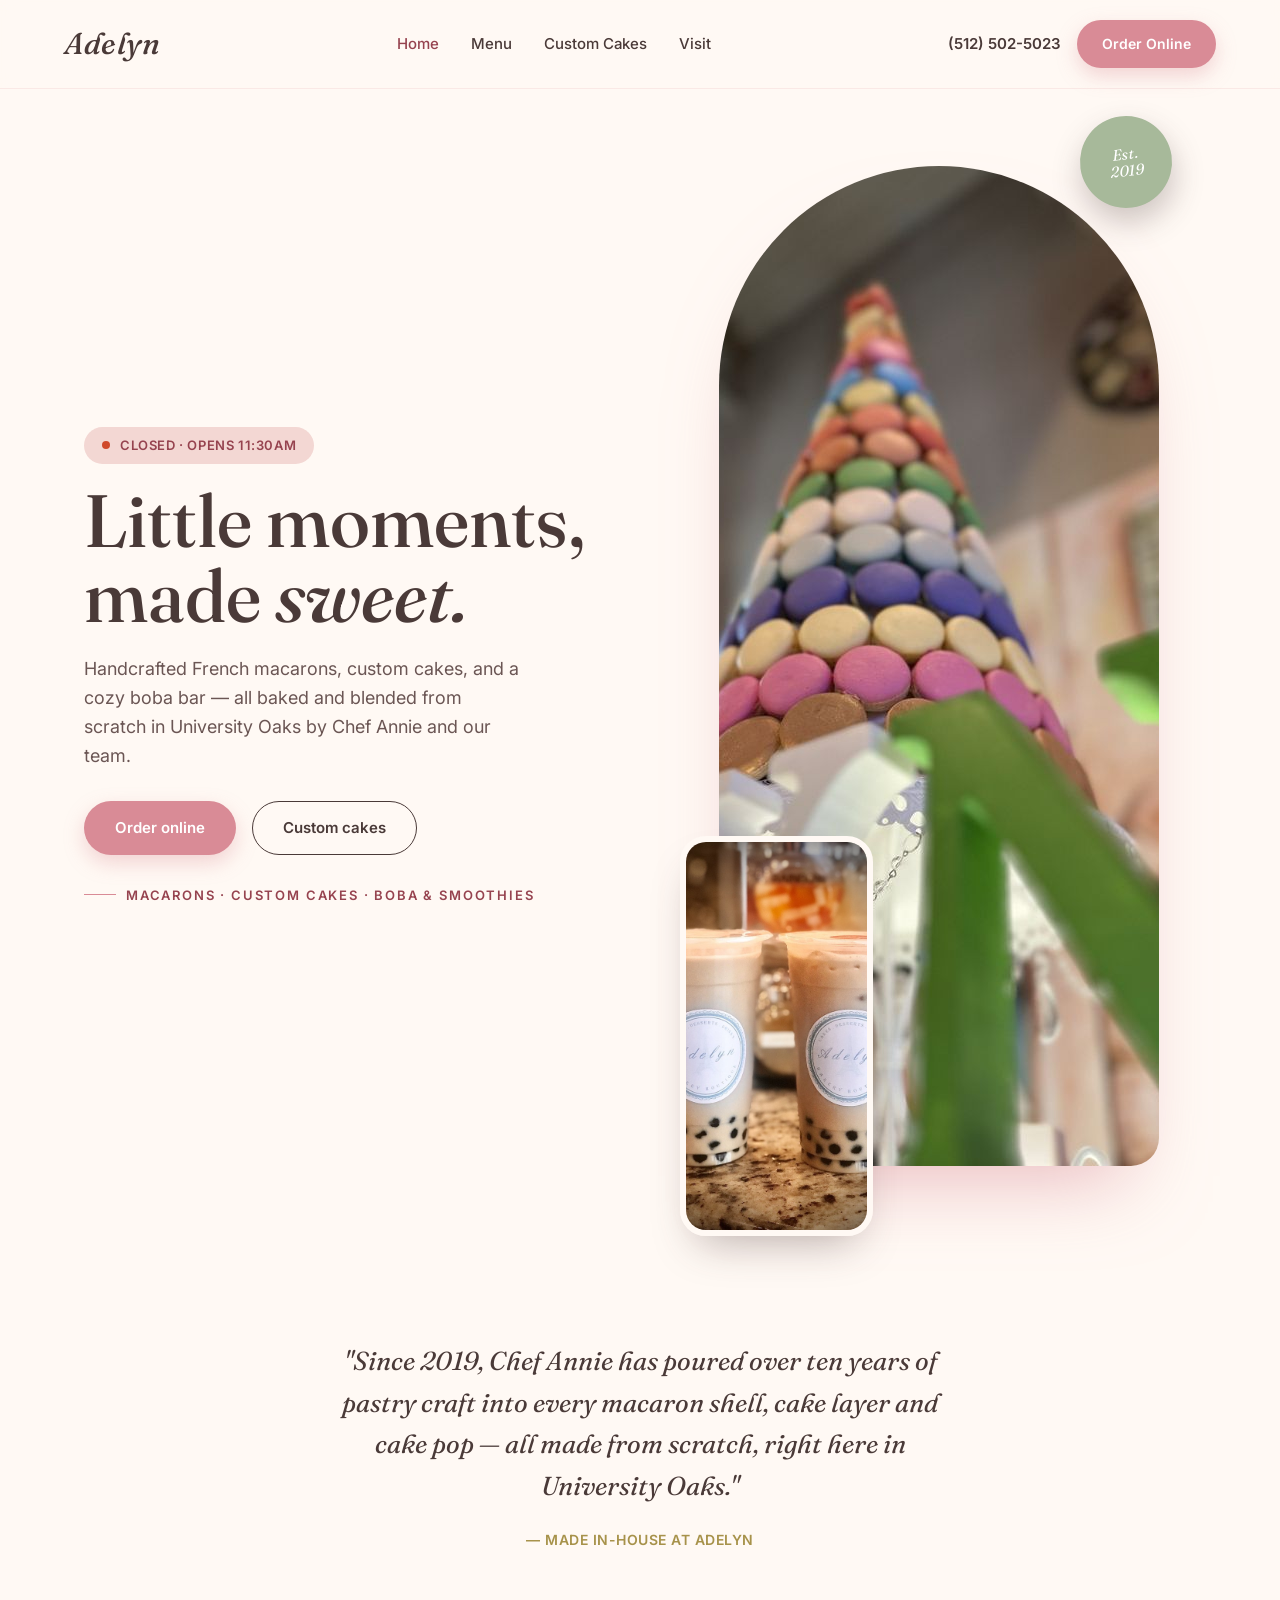
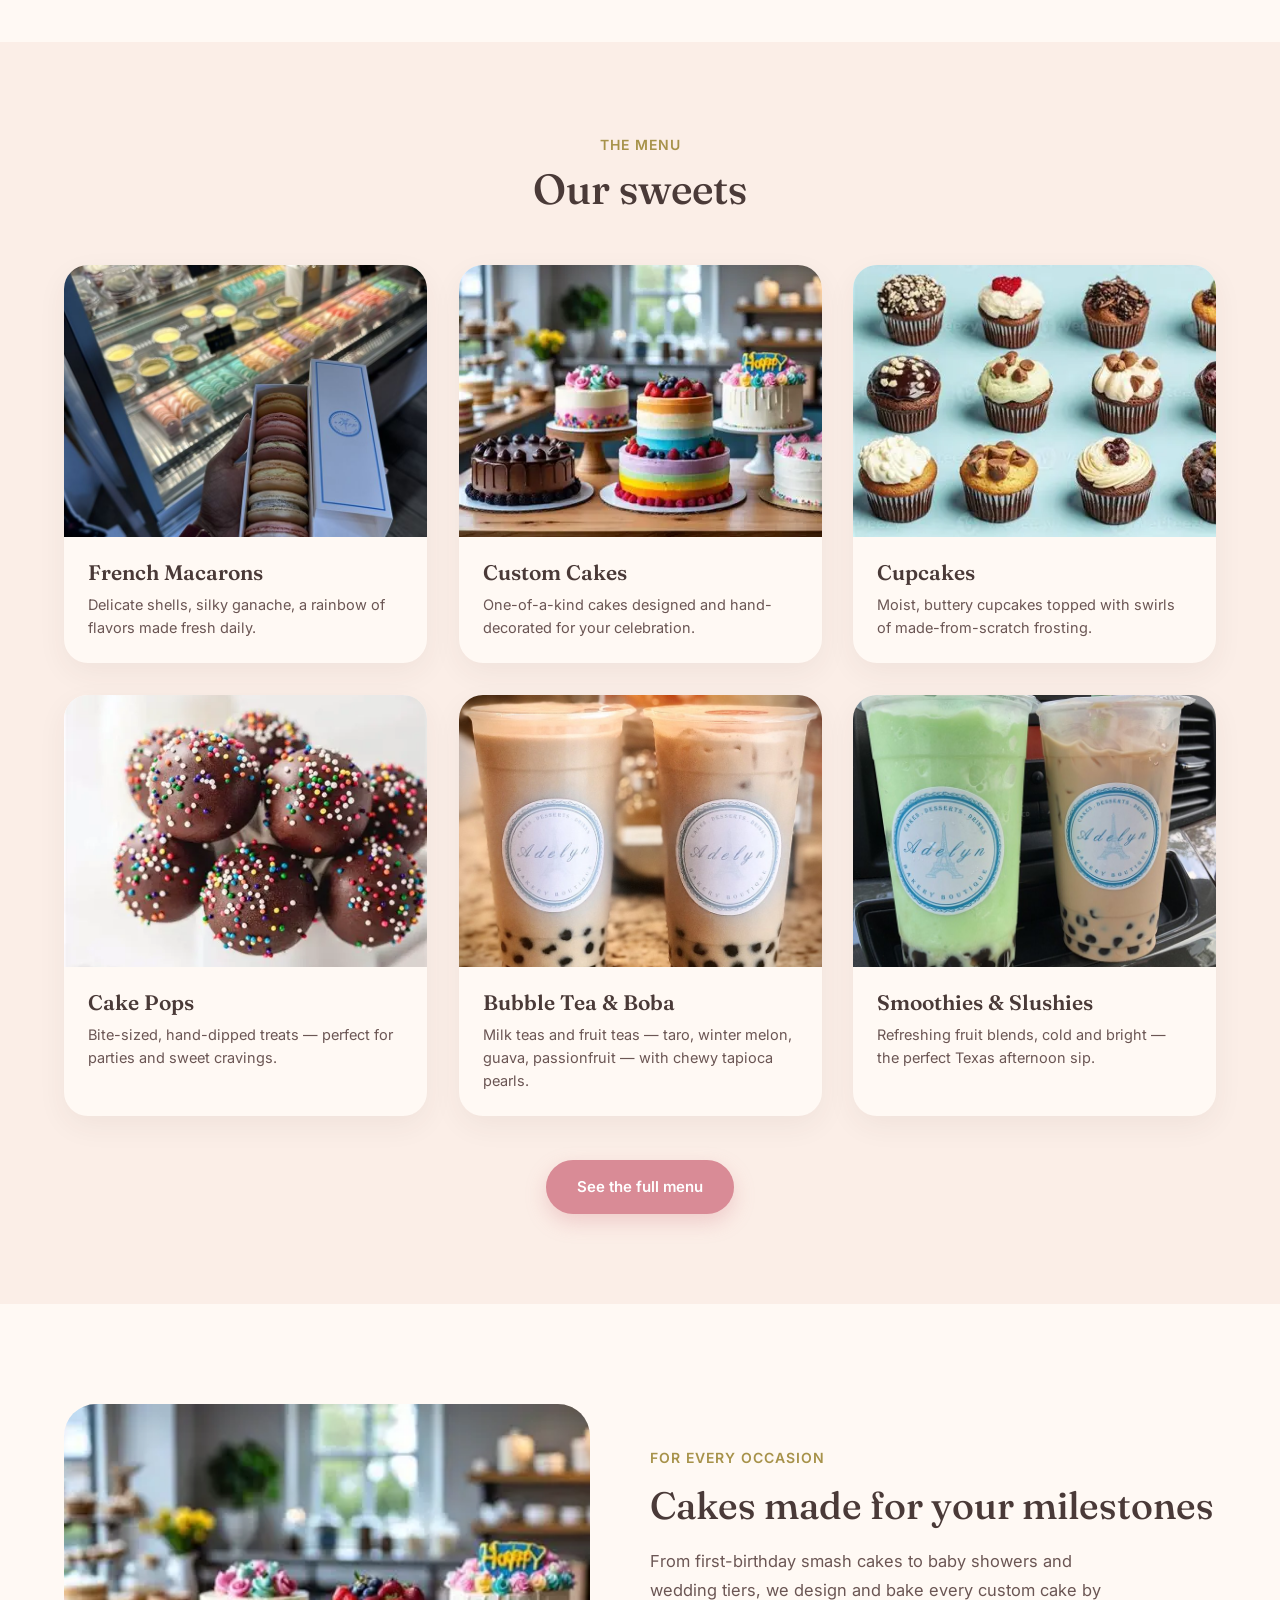
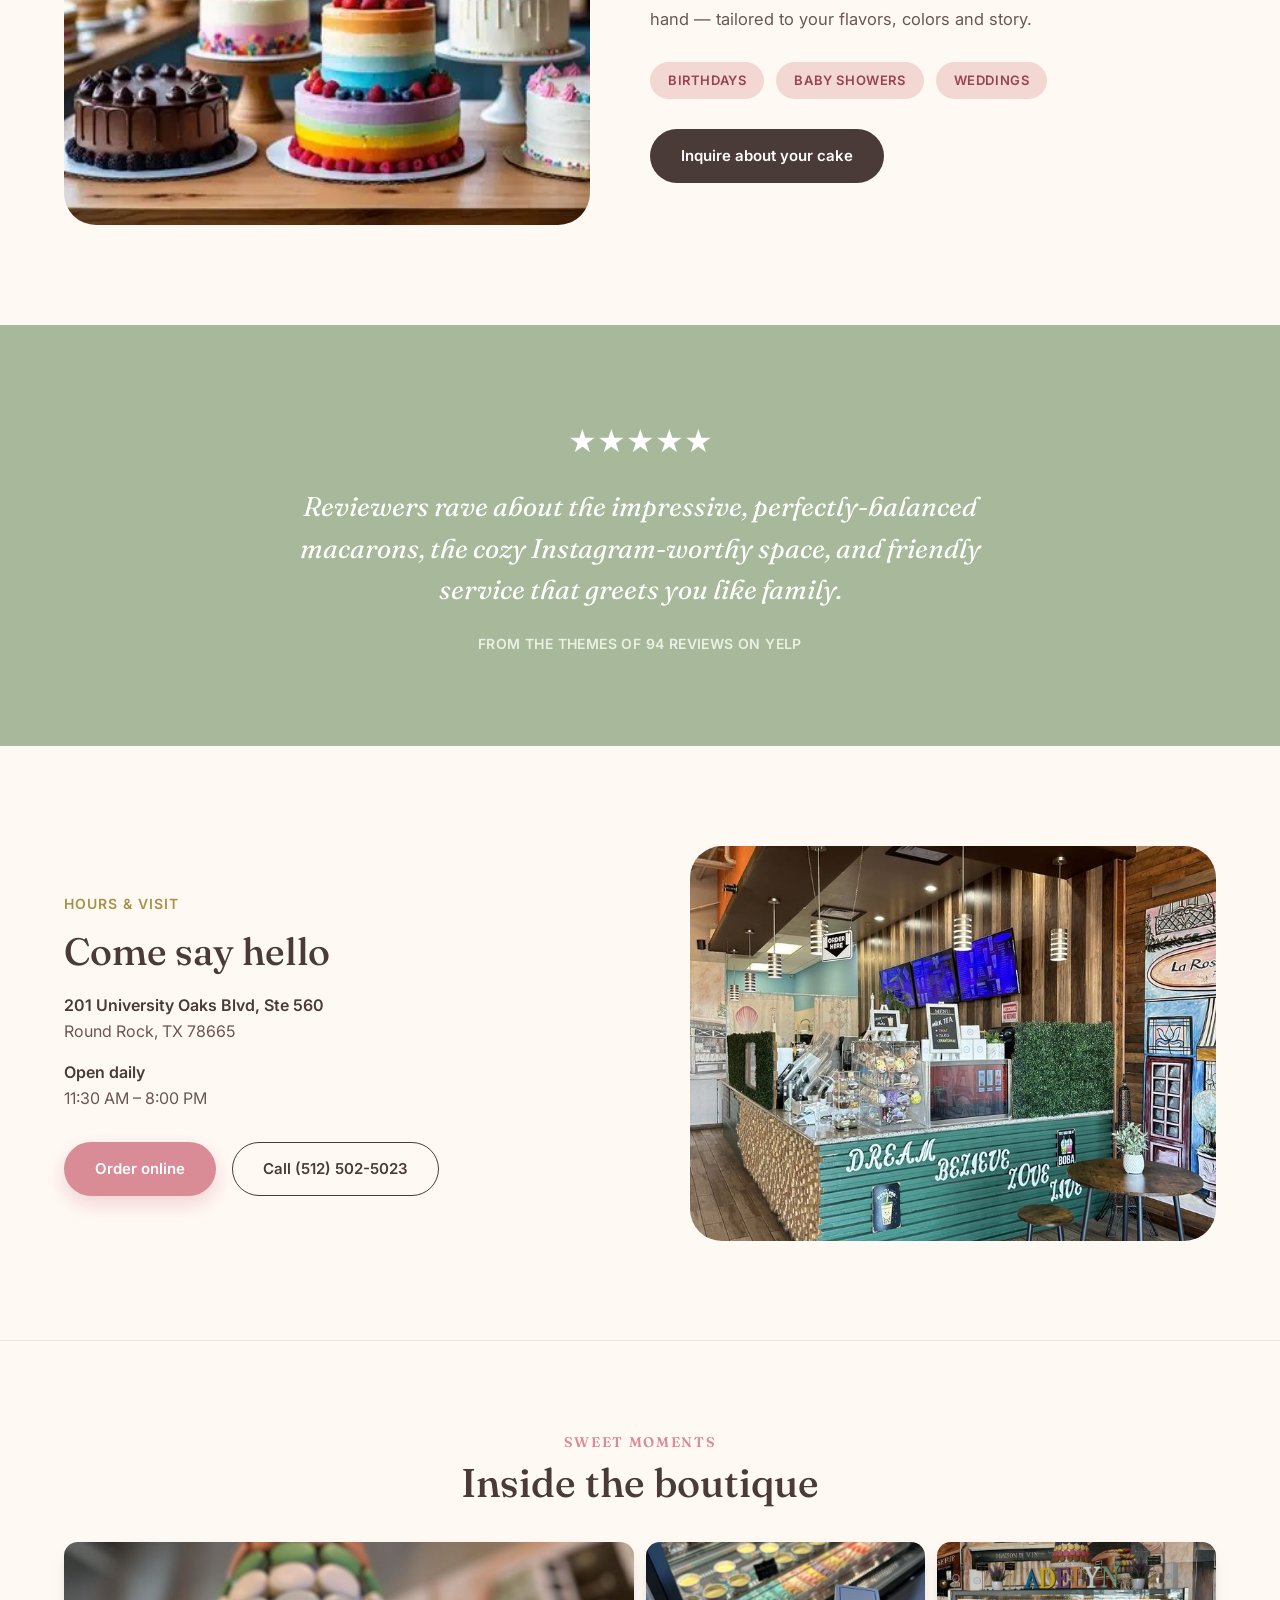
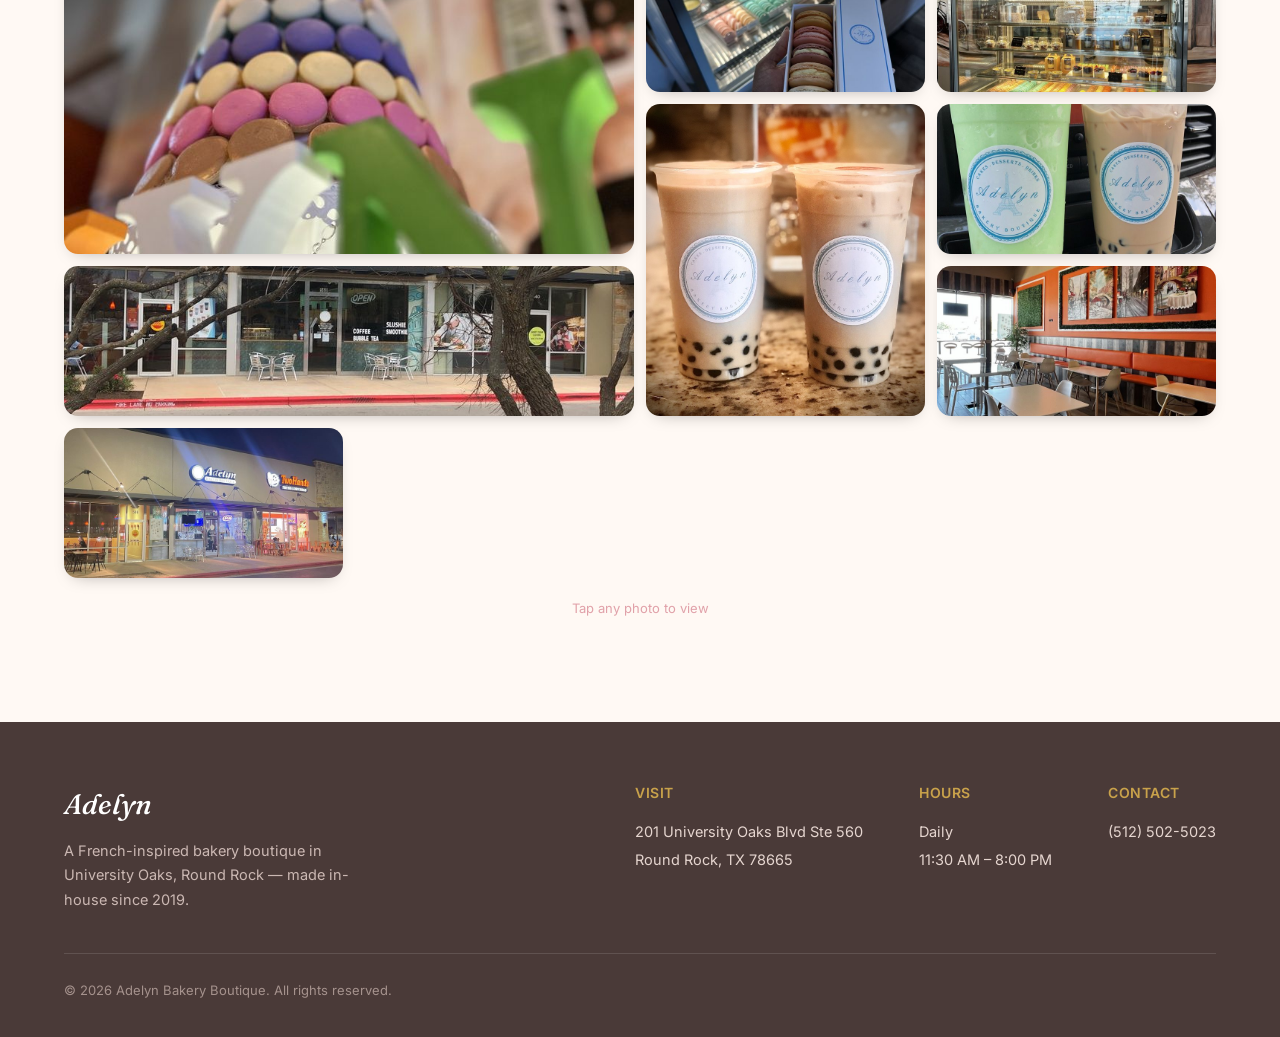
==== index.html @ 7f252660 "Website for Adelyn Bakery Boutique — French macarons, custom cakes & boba in Round Rock, TX Round Ro" ====
<!DOCTYPE html>
<html lang="en">
<head>
<meta charset="utf-8">
<meta name="viewport" content="width=device-width, initial-scale=1">
<title>Adelyn Bakery Boutique — French Macarons, Custom Cakes &amp; Boba | Round Rock</title>
<meta name="description" content="Adelyn Bakery Boutique in University Oaks, Round Rock — French macarons, custom cakes, cupcakes, cake pops and a boba bar, all made in-house by Chef Annie since 2019. Order online or call (512) 502-5023.">
<link rel="preconnect" href="https://fonts.googleapis.com"><link rel="preconnect" href="https://fonts.gstatic.com" crossorigin>
<link href="https://fonts.googleapis.com/css2?family=Fraunces:ital,opsz,wght@0,9..144,400;0,9..144,500;0,9..144,600;1,9..144,500&family=Inter:wght@400;500;600;700&display=swap" rel="stylesheet">
<link rel="stylesheet" href="assets/site.css">
  <link rel="icon" href="data:image/svg+xml,%3Csvg%20xmlns%3D%27http%3A//www.w3.org/2000/svg%27%20viewBox%3D%270%200%20100%20100%27%3E%3Ctext%20y%3D%27.9em%27%20font-size%3D%2790%27%3E%F0%9F%A7%81%3C/text%3E%3C/svg%3E">
</head>
<body>
<header class="nav">
  <a class="brand" href="index.html">Adelyn</a>
  <nav class="nav-links"><a href="index.html" class="active">Home</a><a href="menu.html">Menu</a><a href="custom.html">Custom Cakes</a><a href="contact.html">Visit</a></nav>
  <div class="nav-cta"><a class="tel" href="tel:5125025023">(512) 502-5023</a><a class="pill pill-rose pill-sm" href="https://www.doordash.com/store/adelyn-bakery-boutique-round-rock-750996" target="_blank" rel="noopener">Order Online</a></div>
</header>

<section class="hero-ed">
  <div class="hero-ed-copy">
    <span class="chip" data-hours="11.5-20;11.5-20;11.5-20;11.5-20;11.5-20;11.5-20;11.5-20"><span class="dot" style="width:8px;height:8px;border-radius:50%;background:#3FA35C;display:inline-block;margin-right:2px"></span> <span class="js-status">Round Rock · Made in-house</span></span>
    <h1>Little moments,<br>made <span class="it">sweet.</span></h1>
    <p>Handcrafted French macarons, custom cakes, and a cozy boba bar — all baked and blended from scratch in University Oaks by Chef Annie and our team.</p>
    <div class="cta-row"><a class="pill pill-rose pill-lg" href="https://www.doordash.com/store/adelyn-bakery-boutique-round-rock-750996" target="_blank" rel="noopener">Order online</a><a class="pill pill-ghost pill-lg" href="custom.html">Custom cakes</a></div>
    <div class="hero-ed-meta">Macarons · Custom Cakes · Boba &amp; Smoothies</div>
  </div>
  <div class="hero-ed-art">
    <img class="hero-ed-main" src="assets/img/hero-macarons.jpg" alt="Tower of pastel French macarons at Adelyn" width="750" height="1000">
    <img class="hero-ed-float" src="assets/img/boba.jpg" alt="Adelyn milk tea with boba" width="400" height="400">
    <span class="hero-ed-badge">Est.<br>2019</span>
  </div>
</section>

<section class="quote-band">
  <p>"Since 2019, Chef Annie has poured over ten years of pastry craft into every macaron shell, cake layer and cake pop — all made from scratch, right here in University Oaks."</p>
  <div class="by">— Made in-house at Adelyn</div>
</section>

<section class="sweets" id="sweets">
  <div class="center-head"><span class="kicker">The Menu</span><h2>Our sweets</h2></div>
  <div class="grid">
    <div class="card"><img src="assets/img/macaron-case.jpg" alt="Box of French macarons from the Adelyn pastry case" style="width:100%;aspect-ratio:4/3;object-fit:cover;display:block"><div class="body"><h3>French Macarons</h3><p>Delicate shells, silky ganache, a rainbow of flavors made fresh daily.</p></div></div>
    <div class="card"><img src="assets/img/cake.jpg" alt="Decorated celebration cakes" style="width:100%;aspect-ratio:4/3;object-fit:cover;display:block"><div class="body"><h3>Custom Cakes</h3><p>One-of-a-kind cakes designed and hand-decorated for your celebration.</p></div></div>
    <div class="card"><img src="assets/img/cupcakes.jpg" alt="Assorted gourmet cupcakes" style="width:100%;aspect-ratio:4/3;object-fit:cover;display:block"><div class="body"><h3>Cupcakes</h3><p>Moist, buttery cupcakes topped with swirls of made-from-scratch frosting.</p></div></div>
    <div class="card"><img src="assets/img/cakepops.jpg" alt="Chocolate cake pops with sprinkles" style="width:100%;aspect-ratio:4/3;object-fit:cover;display:block"><div class="body"><h3>Cake Pops</h3><p>Bite-sized, hand-dipped treats — perfect for parties and sweet cravings.</p></div></div>
    <div class="card"><img src="assets/img/boba.jpg" alt="Adelyn milk tea with boba pearls" style="width:100%;aspect-ratio:4/3;object-fit:cover;display:block"><div class="body"><h3>Bubble Tea &amp; Boba</h3><p>Milk teas and fruit teas — taro, winter melon, guava, passionfruit — with chewy tapioca pearls.</p></div></div>
    <div class="card"><img src="assets/img/smoothies.jpg" alt="Matcha and milk tea boba drinks" style="width:100%;aspect-ratio:4/3;object-fit:cover;display:block"><div class="body"><h3>Smoothies &amp; Slushies</h3><p>Refreshing fruit blends, cold and bright — the perfect Texas afternoon sip.</p></div></div>
  </div>
  <div style="text-align:center;margin-top:44px"><a class="pill pill-rose" href="menu.html">See the full menu</a></div>
</section>

<section class="split" id="custom-cakes">
  <div class="split-art"><img src="assets/img/cake.jpg" alt="Custom celebration cakes" style="width:100%;aspect-ratio:5/4;border-radius:32px;object-fit:cover;display:block"></div>
  <div class="split-copy">
    <span class="kicker">For every occasion</span>
    <h2>Cakes made for your milestones</h2>
    <p>From first-birthday smash cakes to baby showers and wedding tiers, we design and bake every custom cake by hand — tailored to your flavors, colors and story.</p>
    <div class="tags"><span class="chip">Birthdays</span><span class="chip">Baby Showers</span><span class="chip">Weddings</span></div>
    <a class="pill pill-dark" href="custom.html">Inquire about your cake</a>
  </div>
</section>

<section class="testi">
  <div class="stars">★★★★★</div>
  <p>Reviewers rave about the impressive, perfectly-balanced macarons, the cozy Instagram-worthy space, and friendly service that greets you like family.</p>
  <div class="by">From the themes of 94 reviews on Yelp</div>
</section>

<section class="split" id="visit">
  <div class="split-copy">
    <span class="kicker">Hours &amp; Visit</span>
    <h2>Come say hello</h2>
    <div style="display:flex;flex-direction:column;gap:16px;margin-bottom:30px">
      <div><div style="font-weight:600">201 University Oaks Blvd, Ste 560</div><div style="color:var(--text)">Round Rock, TX 78665</div></div>
      <div><div style="font-weight:600">Open daily</div><div style="color:var(--text)">11:30 AM – 8:00 PM</div></div>
    </div>
    <div class="cta-row"><a class="pill pill-rose" href="https://www.doordash.com/store/adelyn-bakery-boutique-round-rock-750996" target="_blank" rel="noopener">Order online</a><a class="pill pill-ghost" href="tel:5125025023">Call (512) 502-5023</a></div>
  </div>
  <a class="split-art" href="https://maps.google.com/?q=201+University+Oaks+Blvd+Ste+560,+Round+Rock,+TX+78665" target="_blank" rel="noopener" style="display:block;border-radius:32px;overflow:hidden"><img src="assets/img/shop.jpg" alt="Inside Adelyn Bakery Boutique — open in Google Maps" style="width:100%;aspect-ratio:4/3;object-fit:cover;display:block"></a>
</section>

<section class="section" style="border-top:1px solid rgba(128,128,128,.15)"><div class="wrap" style="padding:0"><div style="text-align:center;margin-bottom:36px"><div style="font-family:'Oswald','Fraunces',serif;text-transform:uppercase;letter-spacing:.12em;font-size:14px;font-weight:600;color:var(--x-accent);margin-bottom:8px">Sweet moments</div><h2 style="font-size:clamp(28px,4.5vw,40px);margin:0">Inside the boutique</h2></div><div class="gallery"><img src="assets/img/hero-macarons.jpg" alt="Macaron tower"><img src="assets/img/macaron-case.jpg" alt="Macarons from the case"><img src="assets/img/pastry-case.jpg" alt="Pastry display case"><img src="assets/img/boba.jpg" alt="Adelyn boba"><img src="assets/img/smoothies.jpg" alt="Boba drinks"><img src="assets/img/storefront-day.jpg" alt="Adelyn storefront by day"><img src="assets/img/interior-booths.jpg" alt="Cozy interior"><img src="assets/img/storefront-night.jpg" alt="Adelyn storefront at night"></div><p style="text-align:center;margin-top:20px;font-size:13px;color:var(--x-accent);opacity:.8">Tap any photo to view</p></div></section>
<footer class="footer">
  <div class="footer-in">
    <div><div class="fb">Adelyn</div><p style="font-size:14.5px;line-height:1.7;color:#cbb8b3;max-width:300px;margin:0">A French-inspired bakery boutique in University Oaks, Round Rock — made in-house since 2019.</p></div>
    <div class="cols">
      <div><h4>Visit</h4><div style="font-size:14.5px;line-height:1.9;color:#E5D5CF">201 University Oaks Blvd Ste 560<br>Round Rock, TX 78665</div></div>
      <div><h4>Hours</h4><div style="font-size:14.5px;line-height:1.9;color:#E5D5CF">Daily<br>11:30 AM – 8:00 PM</div></div>
      <div><h4>Contact</h4><div style="font-size:14.5px;line-height:1.9"><a href="tel:5125025023">(512) 502-5023</a></div></div>
    </div>
  </div>
  <div class="copy">© 2026 Adelyn Bakery Boutique. All rights reserved.</div>
</footer>
<script src="assets/site.js" defer></script>
</body>
</html>
---- assets/site.css ----
/* Adelyn Bakery Boutique — design system (from Claude Design/Sonnet: cream+blush+rose+sage, Fraunces+Inter) */
:root{
  --cream:#FFF9F4; --blush:#F3D7D3; --blush2:#FBEEE7; --rose:#D98B96; --rose-d:#96434F; --rose-t:#B5636F;
  --sage:#A7B99A; --sage2:#B9C7AE; --gold:#C9A24B; --gold-d:#A7924A; --cocoa:#4A3A38; --text:#6b5654;
  --wrap:1300px;
}
*{box-sizing:border-box}
html,body{margin:0;padding:0;background:var(--cream)}
body{font-family:'Inter',system-ui,sans-serif;color:var(--cocoa);-webkit-font-smoothing:antialiased;line-height:1.6;overflow-x:hidden}
::selection{background:var(--blush)}
a{color:var(--rose-t);text-decoration:none}a:hover{color:var(--rose-d)}
img{max-width:100%;display:block}
h1,h2,h3{font-family:'Fraunces',Georgia,serif;margin:0;line-height:1.12;font-weight:500;color:var(--cocoa)}
.it{font-style:italic}
.kicker{font-size:14px;font-weight:600;letter-spacing:1px;text-transform:uppercase;color:var(--gold-d)}
.chip{display:inline-flex;align-items:center;gap:8px;background:var(--blush);color:var(--rose-d);padding:8px 18px;border-radius:999px;font-size:13px;font-weight:600;letter-spacing:.6px;text-transform:uppercase}
.wrap{max-width:var(--wrap);margin:0 auto;padding:0 5%}
.section{padding:90px 5%}
@media(max-width:560px){.section{padding:60px 5%}}

/* header */
.nav{display:flex;align-items:center;justify-content:space-between;padding:20px 5%;position:sticky;top:0;background:rgba(255,249,244,.92);backdrop-filter:blur(8px);z-index:50;border-bottom:1px solid rgba(217,139,150,.15);gap:20px}
.brand{font-family:'Fraunces',serif;font-style:italic;font-weight:500;font-size:30px;color:var(--cocoa);letter-spacing:.5px}
.nav-links{display:flex;align-items:center;gap:32px}
.nav-links a{font-size:15px;font-weight:500;color:var(--cocoa)}
.nav-links a:hover,.nav-links a.active{color:var(--rose-d)}
.nav-cta{display:flex;align-items:center;gap:16px}
.tel{font-size:15px;font-weight:600;color:var(--cocoa);white-space:nowrap}
.pill{display:inline-flex;align-items:center;justify-content:center;padding:14px 30px;border-radius:999px;font-weight:600;font-size:15px;white-space:nowrap;cursor:pointer;border:1.5px solid transparent}
.pill-rose{background:var(--rose);color:#fff;box-shadow:0 8px 20px rgba(217,139,150,.35)}
.pill-rose:hover{background:var(--rose-d);color:#fff}
.pill-ghost{background:transparent;color:var(--cocoa);border-color:var(--cocoa)}
.pill-ghost:hover{background:var(--cocoa);color:#fff}
.pill-dark{background:var(--cocoa);color:#fff}
.pill-sm{padding:12px 24px;font-size:14px}
@media(max-width:820px){.nav{flex-wrap:wrap}.nav-links{order:3;width:100%;justify-content:center;flex-wrap:wrap;gap:10px 20px;padding-top:8px;margin-top:4px;border-top:1px solid rgba(217,139,150,.15);font-size:14px}}

/* hero */
.hero{display:flex;flex-wrap:wrap;align-items:center;gap:60px;padding:70px 5% 90px;max-width:1400px;margin:0 auto}
.hero-copy{flex:1 1 420px;min-width:300px}
.hero h1{font-size:clamp(38px,5.5vw,60px);margin:20px 0 24px}
.hero p{font-size:18px;color:var(--text);max-width:460px;margin:0 0 34px}
.cta-row{display:flex;gap:16px;flex-wrap:wrap}
.hero-art{flex:1 1 380px;min-width:280px;max-width:520px}

/* photo placeholders (pastel) */
.ph{display:flex;align-items:center;justify-content:center;font-family:'Fraunces',serif;font-style:italic;font-size:15px;text-align:center;padding:16px;color:#fff}
.ph-blush{background:linear-gradient(145deg,#F3D7D3,#EBC3C9);color:var(--rose-t)}
.ph-rose{background:var(--rose)}.ph-gold{background:var(--gold)}.ph-sage{background:var(--sage)}.ph-sage2{background:var(--sage2)}.ph-blush3{background:var(--blush);color:var(--rose-d)}
.ph-neutral{background:#EFE7E0;color:#8a7a77}
.hero-photo{width:100%;aspect-ratio:4/5;border-radius:32px;box-shadow:0 30px 60px -20px rgba(217,139,150,.4);overflow:hidden}

/* quote band */
.quote-band{max-width:780px;margin:0 auto;padding:60px 5% 90px;text-align:center}
.quote-band p{font-family:'Fraunces',serif;font-style:italic;font-size:clamp(20px,3.4vw,26px);line-height:1.6;color:var(--cocoa);margin:0}
.quote-band .by{margin-top:22px;font-size:14px;font-weight:600;letter-spacing:.5px;color:var(--gold-d);text-transform:uppercase}

/* sweets grid */
.sweets{background:var(--blush2);padding:90px 5%}
.center-head{text-align:center;margin-bottom:52px}
.center-head h2{font-size:clamp(32px,5vw,42px);margin-top:8px}
.grid{max-width:var(--wrap);margin:0 auto;display:grid;grid-template-columns:repeat(auto-fit,minmax(280px,1fr));gap:32px}
.card{background:var(--cream);border-radius:24px;overflow:hidden;box-shadow:0 10px 30px rgba(74,58,56,.06)}
.card .ph{aspect-ratio:4/3}
.card .body{padding:24px}
.card h3{font-weight:600;font-size:21px;margin:0 0 8px}
.card p{font-size:14.5px;line-height:1.6;color:var(--text);margin:0}

/* split section */
.split{max-width:var(--wrap);margin:0 auto;padding:100px 5%;display:flex;flex-wrap:wrap;gap:60px;align-items:center}
.split-art{flex:1 1 380px;min-width:280px}
.split-copy{flex:1 1 420px;min-width:300px}
.split-copy h2{font-size:clamp(30px,4.5vw,38px);margin:14px 0 20px}
.split-copy p{font-size:16.5px;line-height:1.75;color:var(--text);margin:0 0 28px;max-width:460px}
.tags{display:flex;gap:12px;flex-wrap:wrap;margin-bottom:30px}

/* testimonial */
.testi{background:var(--sage);padding:90px 5%;text-align:center;color:#fff}
.testi .stars{font-family:'Fraunces',serif;font-size:32px;margin-bottom:20px}
.testi p{font-family:'Fraunces',serif;font-style:italic;font-size:clamp(21px,3.6vw,27px);line-height:1.55;margin:0 auto 22px;max-width:720px}
.testi .by{font-size:14px;font-weight:600;letter-spacing:.4px;color:#EAF0E4;text-transform:uppercase}

/* menu list */
.mcat{max-width:820px;margin:0 auto 44px}
.mcat h2{font-size:30px;margin-bottom:6px}
.mcat .lede{color:var(--text);margin:0 0 20px}
.mrow{display:flex;justify-content:space-between;gap:16px;padding:14px 0;border-bottom:1px solid rgba(74,58,56,.1)}
.mrow .n{font-family:'Fraunces',serif;font-size:19px}
.mrow .d{color:var(--text);font-size:14.5px;margin-top:3px;max-width:600px}

/* footer */
.footer{background:var(--cocoa);color:#F3E4DE;padding:60px 5% 36px}
.footer-in{max-width:var(--wrap);margin:0 auto;display:flex;justify-content:space-between;flex-wrap:wrap;gap:40px;padding-bottom:40px;border-bottom:1px solid rgba(255,255,255,.12)}
.footer .fb{font-family:'Fraunces',serif;font-style:italic;font-weight:500;font-size:28px;color:#fff;margin-bottom:12px}
.footer h4{font-weight:600;font-size:14px;letter-spacing:.5px;text-transform:uppercase;color:var(--gold);margin:0 0 14px}
.footer a{color:#E5D5CF}
.footer .cols{display:flex;gap:56px;flex-wrap:wrap}
.footer .copy{max-width:var(--wrap);margin:0 auto;padding-top:26px;font-size:13px;color:#a5928d}

/* ENHANCE-LAYER-APPLIED */
:root{--x-accent:#D98B96;--x-ink:#4A3A38;--x-bg:#FFF9F4;--x-dark:#4A3A38;}
.mc-dir{background:var(--x-dark)!important;}

/* ============================================================
   ENHANCE LAYER (shared) — motion, mobile drawer, lightbox,
   sticky call bar, hover craft. Uses per-site alias vars:
   --x-accent, --x-ink, --x-bg (defined above this block).
   ============================================================ */
:root{ --x-ease:cubic-bezier(.16,.84,.44,1); }
html{ scroll-behavior:smooth; }
@media (prefers-reduced-motion: reduce){ html{ scroll-behavior:auto; } }

/* scroll reveal */
@media (prefers-reduced-motion: no-preference){
  .reveal{ opacity:0; transform:translateY(24px); transition:opacity .7s var(--x-ease), transform .7s var(--x-ease); will-change:opacity,transform; }
  .reveal.in{ opacity:1; transform:none; }
}

/* header shrink/solidify on scroll */
header{ transition:box-shadow .3s var(--x-ease), background .3s, backdrop-filter .3s; }
header.scrolled{ box-shadow:0 8px 30px rgba(0,0,0,.14); backdrop-filter:blur(10px); }
header.scrolled .nav-in{ padding-top:10px; padding-bottom:10px; }

/* card craft: lift + image zoom inside clipped cards */
.card,.item,.dish{ overflow:hidden; transition:transform .32s var(--x-ease), box-shadow .32s var(--x-ease), border-color .32s; }
.svc{ transition:transform .32s var(--x-ease), box-shadow .32s var(--x-ease), border-color .32s; }
.card:hover,.item:hover,.dish:hover,.svc:hover{ transform:translateY(-6px); box-shadow:0 18px 40px -18px rgba(20,20,25,.4); }
.card img,.item img,.dish img,.gallery img{ transition:transform .6s var(--x-ease); }
.card:hover img,.item:hover img,.dish:hover img{ transform:scale(1.06); }
a,button{ transition:color .2s, background .2s, border-color .2s, transform .2s, box-shadow .2s; }
.btn:hover,.pill:hover{ transform:translateY(-2px); }

/* hamburger toggle */
.nav-toggle{ display:none; width:44px; height:40px; border:0; background:transparent; cursor:pointer; padding:8px; flex-direction:column; justify-content:center; gap:5px; align-items:center; }
.nav-toggle span{ display:block; width:24px; height:2px; background:var(--x-ink); border-radius:2px; transition:transform .3s var(--x-ease), opacity .2s; }
html.drawer-open .nav-toggle span:nth-child(1){ transform:translateY(7px) rotate(45deg); }
html.drawer-open .nav-toggle span:nth-child(2){ opacity:0; }
html.drawer-open .nav-toggle span:nth-child(3){ transform:translateY(-7px) rotate(-45deg); }
@media (max-width:820px){
  header.js-nav .nav-links{ display:none !important; }
  .nav-toggle{ display:inline-flex; }
}

/* mobile drawer */
.mobile-drawer{ position:fixed; inset:0; z-index:200; background:rgba(10,10,15,.5); opacity:0; visibility:hidden; transition:opacity .3s, visibility .3s; }
html.drawer-open{ overflow:hidden; }
html.drawer-open .mobile-drawer{ opacity:1; visibility:visible; }
.drawer-panel{ position:absolute; top:0; right:0; height:100%; width:min(80vw,330px); background:var(--x-bg); transform:translateX(102%); transition:transform .34s var(--x-ease); display:flex; flex-direction:column; gap:2px; padding:84px 26px 26px; box-shadow:-12px 0 48px rgba(0,0,0,.3); }
html.drawer-open .drawer-panel{ transform:none; }
.drawer-panel a{ font-family:inherit; font-size:19px; font-weight:600; padding:14px 2px; border-bottom:1px solid rgba(128,128,128,.16); color:var(--x-ink); text-decoration:none; }
.drawer-panel a:hover,.drawer-panel a.active{ color:var(--x-accent); }

/* back-to-top FAB */
.to-top{ position:fixed; right:18px; bottom:18px; z-index:120; width:46px; height:46px; border-radius:50%; border:0; background:var(--x-accent); color:#fff; font-size:20px; line-height:1; cursor:pointer; opacity:0; transform:translateY(12px) scale(.9); pointer-events:none; box-shadow:0 10px 28px rgba(0,0,0,.28); transition:opacity .3s, transform .3s var(--x-ease); }
.to-top.show{ opacity:1; transform:none; pointer-events:auto; }
.to-top:hover{ filter:brightness(1.08); transform:translateY(-2px); }

/* sticky mobile action bar */
.mobile-cta{ display:none; }
@media (max-width:720px){
  .mobile-cta{ position:fixed; left:0; right:0; bottom:0; z-index:130; display:flex; gap:2px; box-shadow:0 -6px 24px rgba(0,0,0,.18); }
  .mobile-cta a{ flex:1; text-align:center; padding:15px 8px; font-weight:700; font-size:16px; text-decoration:none; letter-spacing:.01em; }
  .mc-call{ background:var(--x-accent); color:#fff; }
  .mc-dir{ background:var(--x-ink); color:#fff; }
  body.has-mobile-cta{ padding-bottom:56px; }
  .to-top{ bottom:70px; width:42px; height:42px; }
}

/* lightbox */
.lightbox{ position:fixed; inset:0; z-index:300; background:rgba(8,8,11,.93); display:flex; align-items:center; justify-content:center; opacity:0; visibility:hidden; transition:opacity .25s, visibility .25s; }
html.lb-open{ overflow:hidden; }
html.lb-open .lightbox{ opacity:1; visibility:visible; }
.lightbox img{ max-width:92vw; max-height:86vh; border-radius:8px; box-shadow:0 24px 70px rgba(0,0,0,.6); animation:lbin .3s var(--x-ease); }
@keyframes lbin{ from{ opacity:0; transform:scale(.96); } to{ opacity:1; transform:none; } }
.lightbox button{ position:absolute; background:rgba(255,255,255,.12); color:#fff; border:0; cursor:pointer; backdrop-filter:blur(6px); transition:background .2s; }
.lightbox button:hover{ background:rgba(255,255,255,.24); }
.lb-close{ top:18px; right:18px; width:44px; height:44px; border-radius:50%; font-size:26px; }
.lb-prev,.lb-next{ top:50%; transform:translateY(-50%); width:52px; height:66px; font-size:34px; border-radius:10px; }
.lb-prev{ left:14px; } .lb-next{ right:14px; }

/* gallery — editorial varied masonry */
.gallery{ display:grid; grid-template-columns:repeat(4,1fr); grid-auto-rows:150px; gap:12px; grid-auto-flow:dense; }
.gallery img{ width:100%; height:100%; object-fit:cover; border-radius:14px; cursor:zoom-in; box-shadow:0 6px 18px -10px rgba(0,0,0,.4); transition:transform .5s var(--x-ease), filter .3s, box-shadow .3s; }
.gallery img:nth-child(1){ grid-column:span 2; grid-row:span 2; }
.gallery img:nth-child(4){ grid-row:span 2; }
.gallery img:nth-child(6){ grid-column:span 2; }
.gallery img:hover{ transform:scale(1.04); filter:brightness(1.07) saturate(1.05); box-shadow:0 18px 40px -14px rgba(0,0,0,.55); z-index:2; }
@media(max-width:700px){ .gallery{ grid-template-columns:repeat(2,1fr); grid-auto-rows:120px; } .gallery img:nth-child(1){ grid-column:span 2; grid-row:span 2; } .gallery img:nth-child(4),.gallery img:nth-child(6){ grid-column:auto; grid-row:auto; } }
/* testimonial: oversized quote glyph to break the shared centered-italic pattern */
.testi-in, .quote, .band-in{ position:relative; }
.testi-in::before, .quote::before{ content:"\201C"; position:absolute; top:-.35em; left:50%; transform:translateX(-50%); font-family:Georgia,serif; font-size:120px; line-height:1; color:var(--x-accent); opacity:.16; pointer-events:none; }

/* focus-visible for a11y polish */
a:focus-visible, button:focus-visible{ outline:2px solid var(--x-accent); outline-offset:3px; border-radius:4px; }

/* === HERO: editorial arched patisserie (Adelyn signature) === */
.hero-ed{ display:grid; grid-template-columns:1.02fr .98fr; gap:clamp(32px,5vw,80px); align-items:center; max-width:1240px; margin:0 auto; padding:clamp(44px,6vw,88px) 5% clamp(64px,9vw,120px); }
.hero-ed-copy h1{ font-size:clamp(44px,6vw,74px); line-height:1.01; margin:20px 0 22px; }
.hero-ed-copy p{ font-size:18px; color:var(--text); max-width:440px; margin:0 0 30px; }
.hero-ed-meta{ margin-top:30px; font-size:13px; letter-spacing:.14em; text-transform:uppercase; color:var(--rose-d); font-weight:600; display:flex; align-items:center; gap:10px; }
.hero-ed-meta::before{ content:""; width:32px; height:1px; background:var(--rose); }
.hero-ed-art{ position:relative; justify-self:center; width:min(100%,440px); }
.hero-ed-main{ width:100%; aspect-ratio:4/5; object-fit:cover; border-radius:220px 220px 28px 28px; box-shadow:0 44px 80px -34px rgba(217,139,150,.6); }
.hero-ed-float{ position:absolute; left:-9%; bottom:-7%; width:44%; aspect-ratio:1; object-fit:cover; border-radius:26px; border:6px solid var(--cream); box-shadow:0 22px 44px -18px rgba(74,58,56,.4); }
.hero-ed-badge{ position:absolute; top:-5%; right:-3%; width:92px; height:92px; border-radius:50%; background:var(--sage); color:#fff; display:flex; align-items:center; justify-content:center; text-align:center; font-family:'Fraunces',serif; font-style:italic; font-size:15px; line-height:1.15; box-shadow:0 14px 30px rgba(74,58,56,.28); transform:rotate(-8deg); }
@media(max-width:820px){ .hero-ed{ grid-template-columns:1fr; text-align:center; } .hero-ed-copy p{ margin-inline:auto; } .hero-ed-meta{ justify-content:center; } .hero-ed-main{ border-radius:150px 150px 22px 22px; } }

/* menu rows with thumbnails */
.menu-row{ align-items:center; }
.menu-row .thumb{ flex:0 0 74px; width:74px; height:74px; border-radius:12px; object-fit:cover; box-shadow:0 4px 12px -6px rgba(74,58,56,.35); }
.menu-row .mono{ flex:0 0 74px; width:74px; height:74px; border-radius:12px; display:flex; align-items:center; justify-content:center; font-family:'Fraunces',serif; font-style:italic; font-weight:600; font-size:26px; color:#fff; background:linear-gradient(135deg,var(--rose),var(--sage)); }

/* menu rows (.mrow) with thumbnails — Adelyn */
.mrow{ align-items:center; }
.mrow .thumb{ flex:0 0 74px; width:74px; height:74px; border-radius:12px; object-fit:cover; box-shadow:0 4px 12px -6px rgba(74,58,56,.35); }
.mrow .mono{ flex:0 0 74px; width:74px; height:74px; border-radius:12px; display:flex; align-items:center; justify-content:center; font-family:'Fraunces',serif; font-style:italic; font-weight:600; font-size:26px; color:#fff; background:linear-gradient(135deg,var(--rose),var(--sage)); }
.mrow{ justify-content:flex-start; gap:18px; }
.mrow > div{ flex:1; }

/* real embedded map */
.mapwrap{ position:relative; border-radius:18px; overflow:hidden; box-shadow:0 18px 44px -22px rgba(0,0,0,.45); min-height:340px; }
.mapwrap iframe{ width:100%; height:100%; min-height:340px; border:0; display:block; }
.map-open{ position:absolute; left:12px; bottom:12px; background:var(--x-accent); color:#fff; padding:9px 15px; border-radius:999px; font-size:13px; font-weight:700; text-decoration:none; box-shadow:0 8px 20px rgba(0,0,0,.35); }
.map-open:hover{ filter:brightness(1.08); color:#fff; }

/* menu order-rail */
.menu-flex{ display:flex; gap:clamp(28px,4vw,56px); align-items:flex-start; max-width:1080px; margin:0 auto; }
.menu-main{ flex:1; min-width:0; }
.menu-rail{ flex:0 0 300px; position:sticky; top:96px; }
.rail-card{ background:#fff; border:1px solid rgba(0,0,0,.09); border-radius:18px; padding:26px 24px; box-shadow:0 18px 44px -26px rgba(0,0,0,.35); }
.rail-h{ font-family:inherit; margin:0 0 12px; font-size:20px; }
.rail-hours{ display:flex; justify-content:space-between; padding:9px 0; border-bottom:1px solid rgba(0,0,0,.08); font-size:15px; }
.rail-note{ font-size:12px; font-style:italic; opacity:.6; margin:16px 0 0; }
@media(max-width:820px){ .menu-flex{ flex-direction:column; } .menu-rail{ position:static; width:100%; flex:none; } }

/* map skeleton so a slow embed never renders as an empty box */
.mapwrap{ background:#e8eaed; }
.mapwrap::before{ content:"Loading map…"; position:absolute; inset:0; display:flex; align-items:center; justify-content:center; color:#8a8f98; font-size:13px; font-family:system-ui,sans-serif; }
.mapwrap iframe{ position:relative; z-index:1; background:#e8eaed; }

/* inline svg icon sizing */
.ti-ic svg{ width:22px; height:22px; display:block; }
.ic svg{ width:30px; height:30px; }
.i-ph{ width:15px; height:15px; vertical-align:-2px; display:inline-block; }
.btn svg.i-ph,.pill svg.i-ph{ margin-right:2px; }
.mapwrap iframe{ background:transparent; }
.footer .brand{ white-space:normal !important; }

/* signature: boba card gentle continuous float */
@media (prefers-reduced-motion: no-preference){
  .hero-ed-float{ animation:bobaFloat 5s ease-in-out infinite; }
  @keyframes bobaFloat{ 0%,100%{ transform:translateY(0) rotate(-1deg);} 50%{ transform:translateY(-12px) rotate(1.5deg);} }
}

/* menu category jump-nav in the rail */
.mcat,.menu-cat{ scroll-margin-top:96px; }
.cat-nav{ margin-bottom:20px; padding-bottom:18px; border-bottom:1px solid rgba(0,0,0,.09); }
.cat-nav-h{ font-family:inherit; font-weight:700; font-size:13px; letter-spacing:.1em; text-transform:uppercase; color:var(--x-accent); margin-bottom:10px; }
.cat-nav a{ display:block; padding:7px 0; font-size:15px; color:var(--x-ink); text-decoration:none; opacity:.75; border-left:2px solid transparent; padding-left:0; transition:opacity .2s, padding .2s, border-color .2s; }
.cat-nav a:hover{ opacity:1; color:var(--x-accent); padding-left:8px; border-color:var(--x-accent); }

/* clean text-only menu rows (no monogram tiles) */
.mono{ display:none; }
.mrow-text{ padding-left:16px; border-left:2px solid color-mix(in srgb, var(--x-accent) 35%, transparent); }
.mrow-text .n{ position:relative; }

/* clean text-only menu rows aligned with photo rows */
.mono{ display:none; }
.mrow-text{ padding-left:80px; position:relative; }
.mrow-text::before{ content:""; position:absolute; left:28px; top:50%; transform:translateY(-50%); width:8px; height:8px; border-radius:50%; background:var(--x-accent); opacity:.55; }

/* static map card */
.mapstatic{ display:block; position:relative; border-radius:16px; overflow:hidden; text-decoration:none; box-shadow:0 20px 44px -22px rgba(20,20,25,.4); }
.mapstatic img{ width:100%; height:100%; object-fit:cover; display:block; min-height:320px; }
.mapstatic .map-open{ position:absolute; left:12px; bottom:12px; background:var(--x-accent); color:#fff; padding:9px 16px; border-radius:999px; font-size:13px; font-weight:700; box-shadow:0 6px 16px rgba(0,0,0,.25); }
.mapstatic:hover img{ filter:brightness(1.03); }
.mapstatic:hover .map-open{ filter:brightness(1.08); }
.mapwrap.mapstatic::before{ content:none !important; }
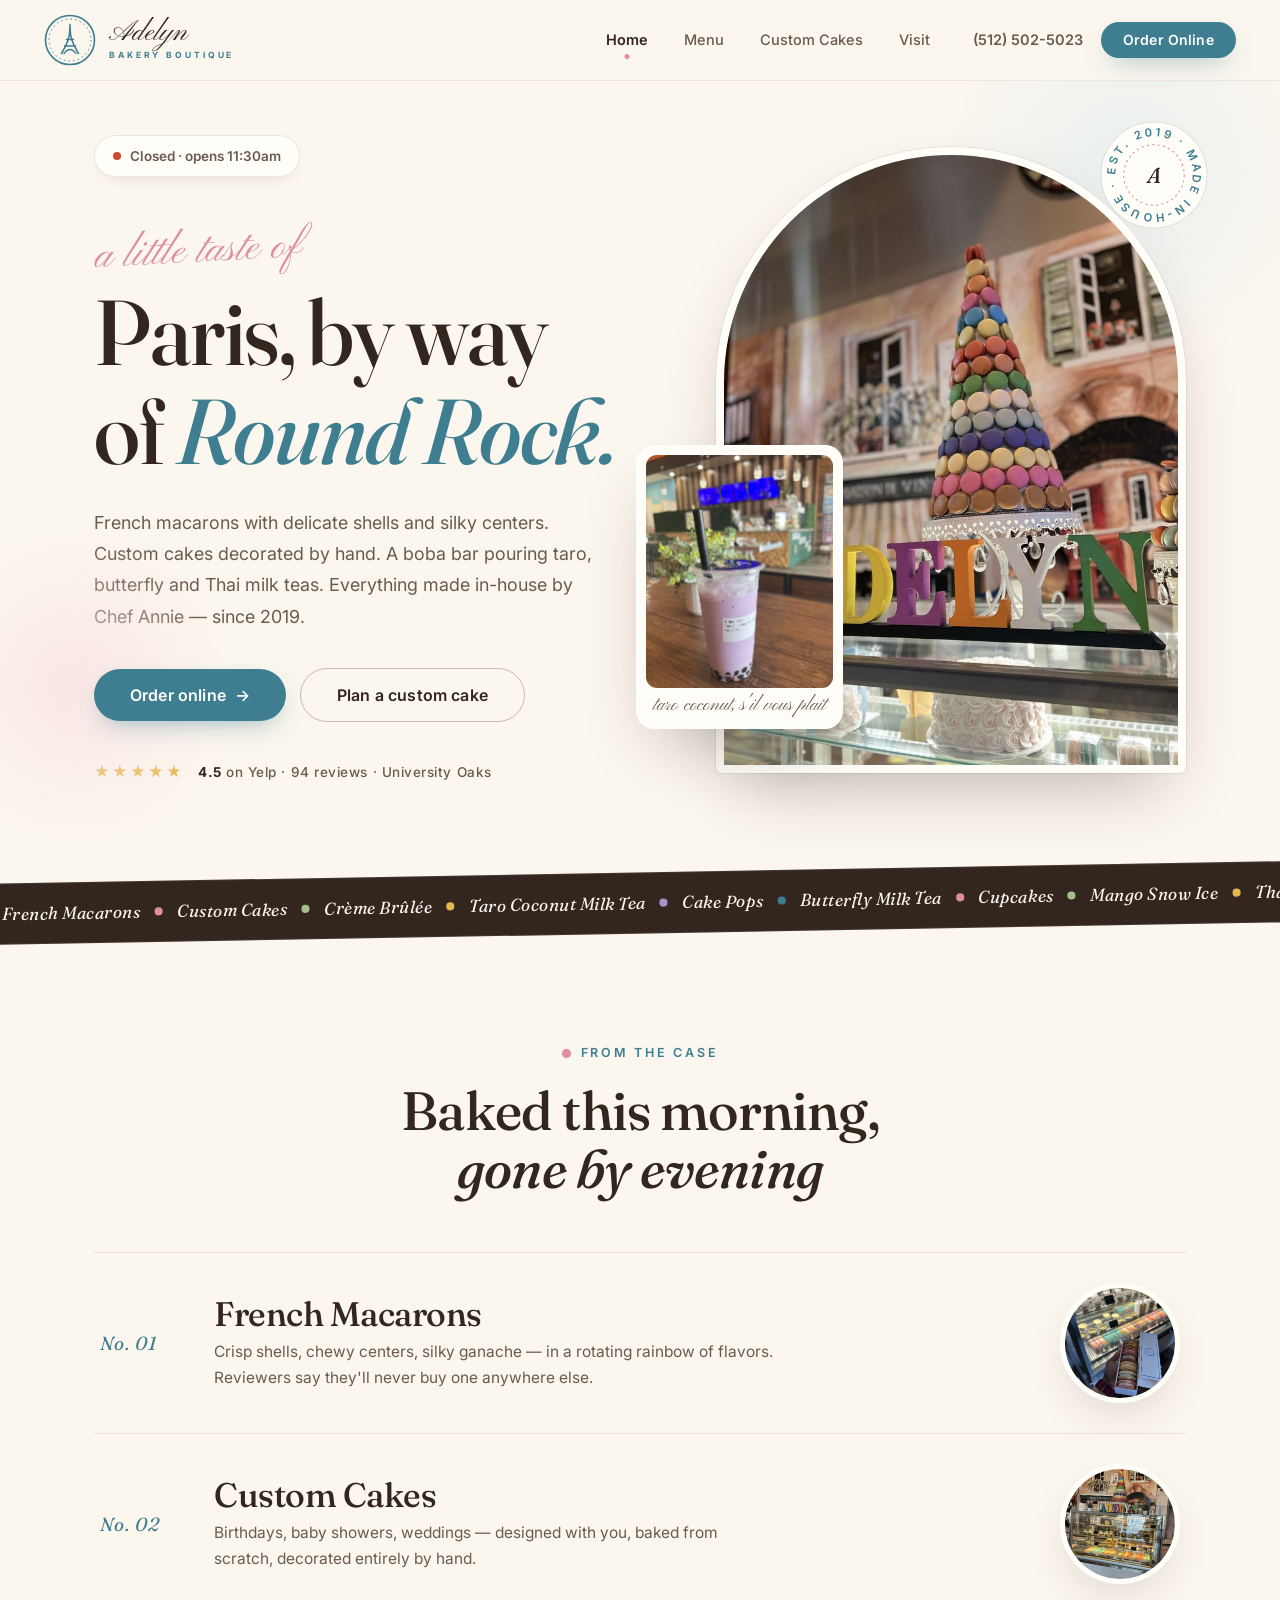
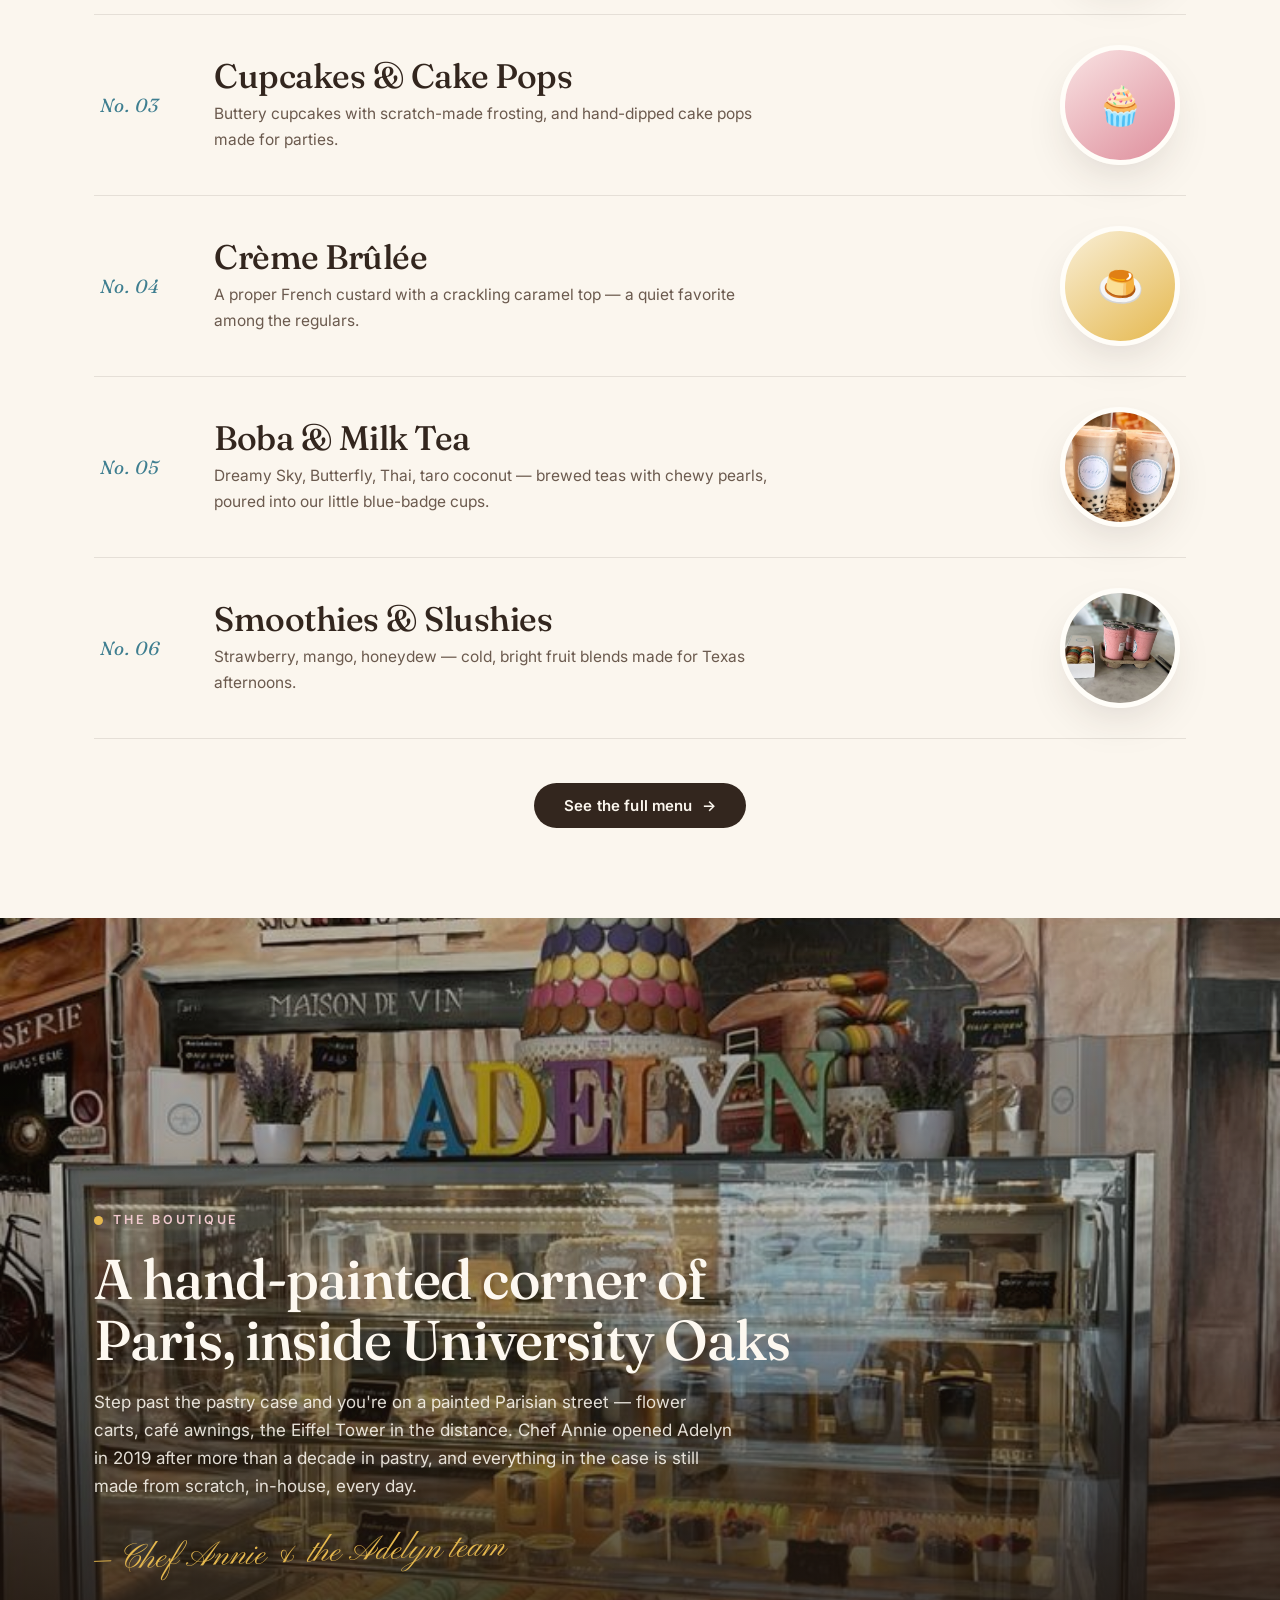
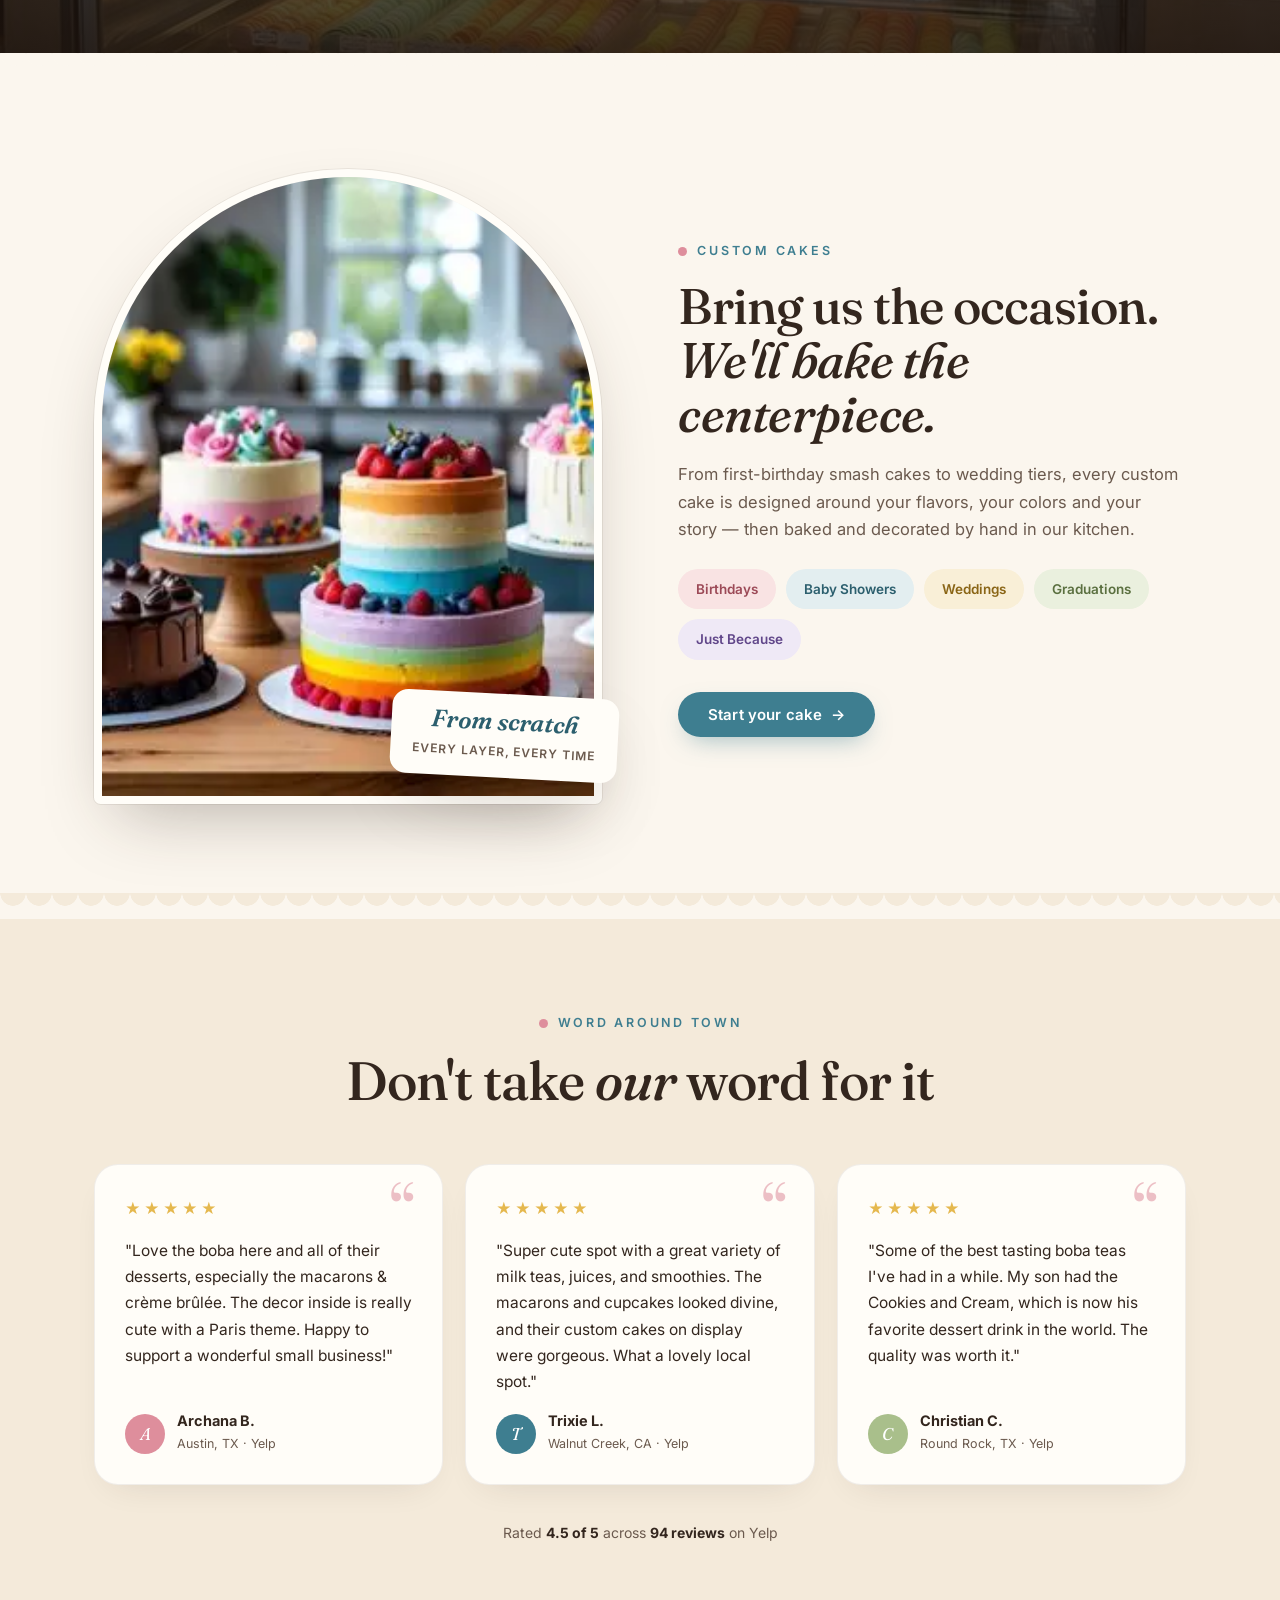
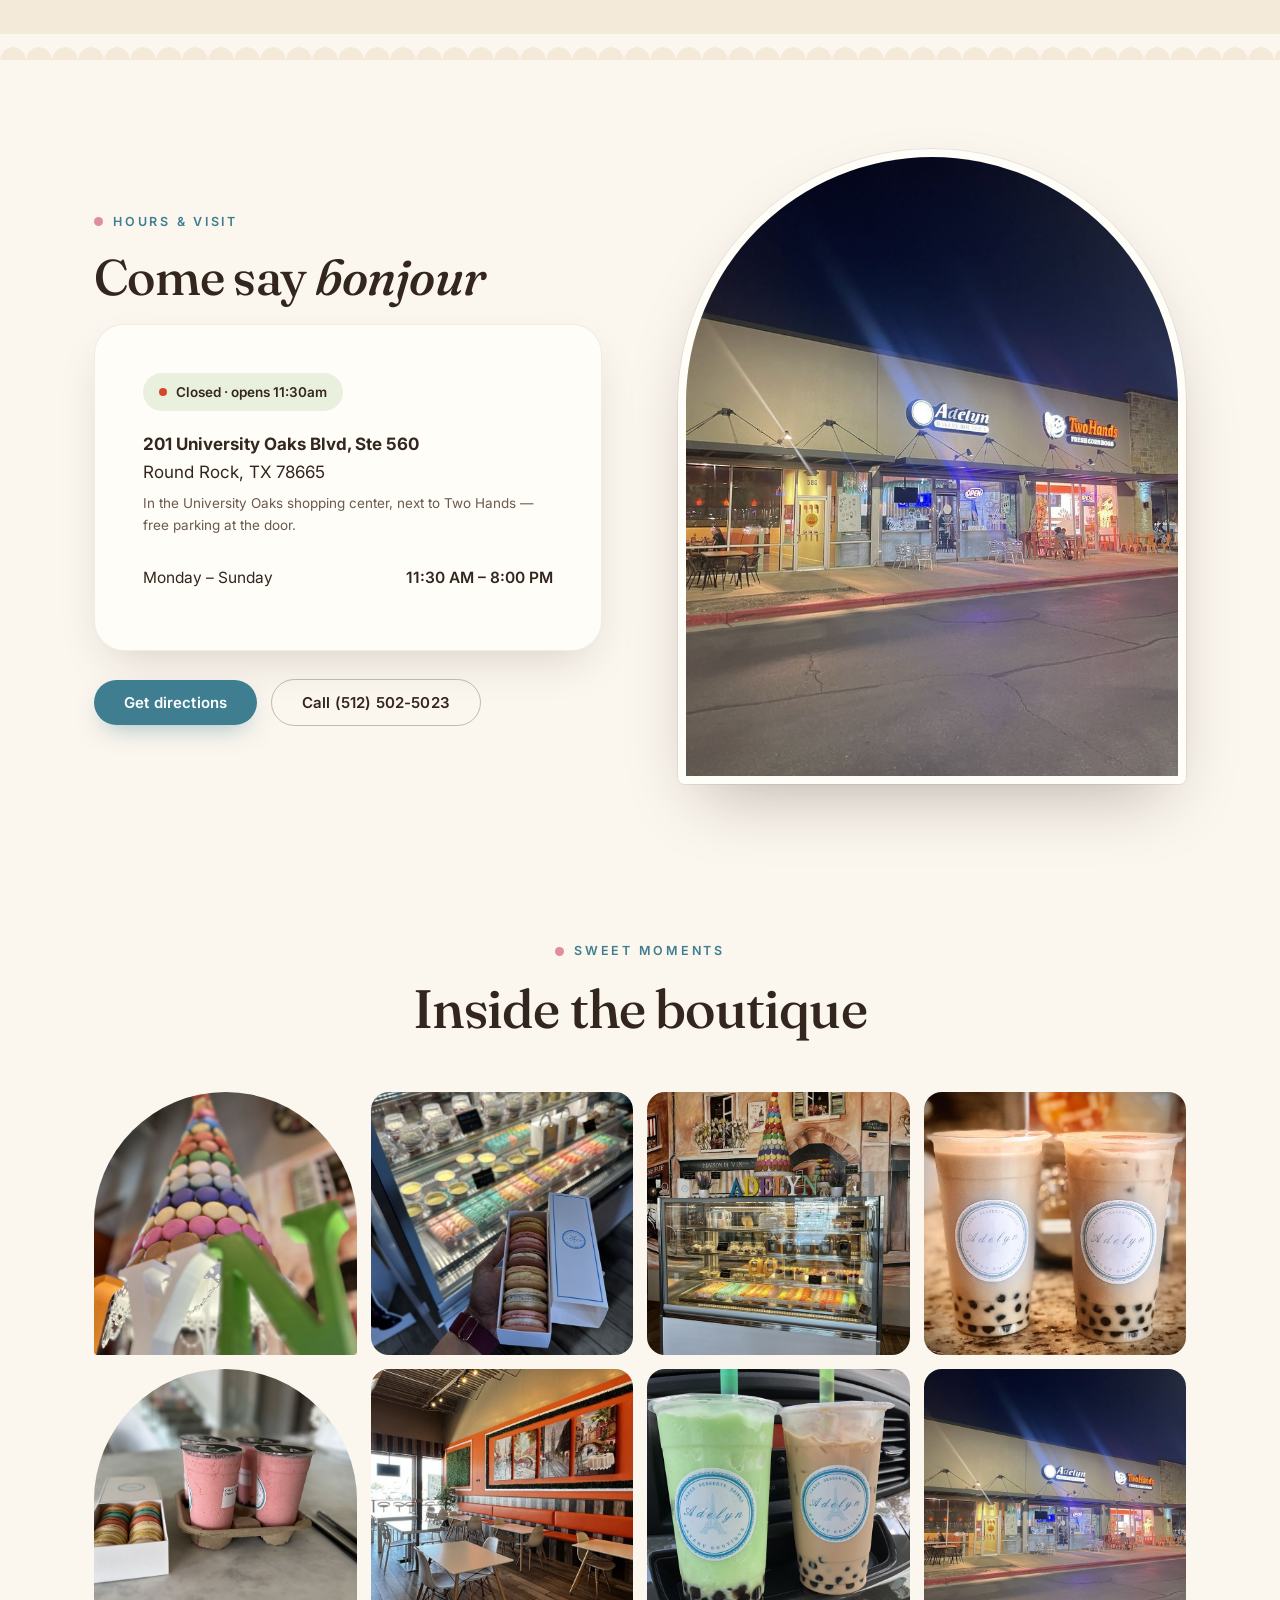
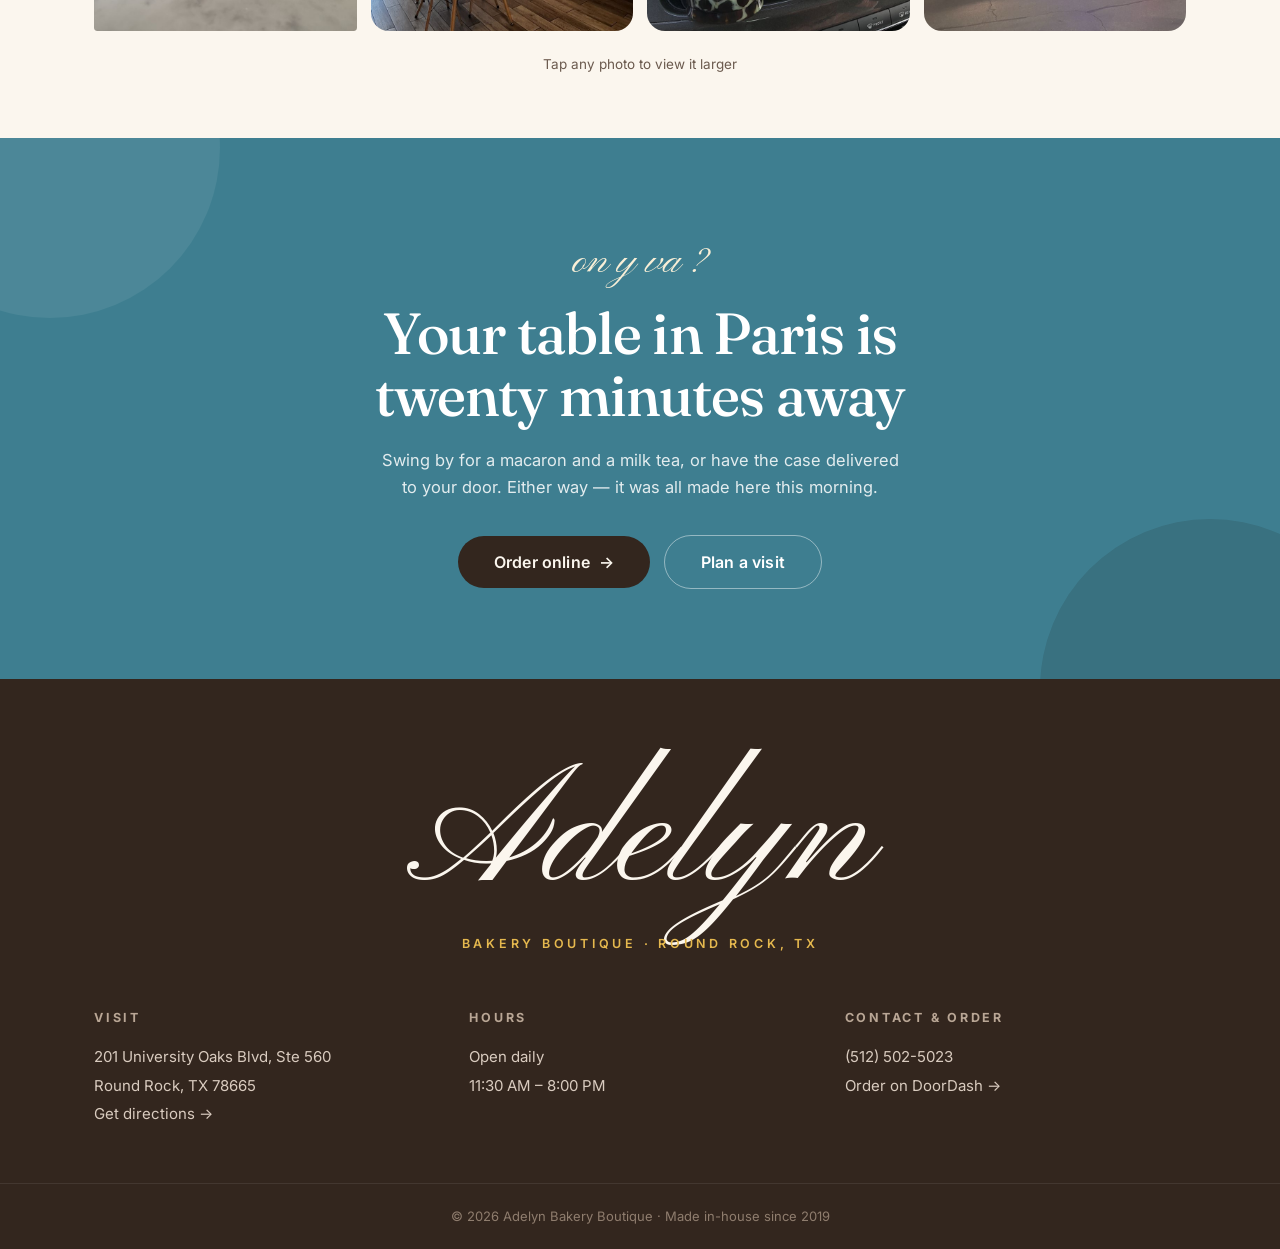
==== commit 1e6723fc: "Full redesign: 'Paris, by way of Round Rock' editorial patisserie system Rebuilt all four pages arou" ====
--- a/index.html
+++ b/index.html
@@ -3,95 +3,283 @@
 <head>
 <meta charset="utf-8">
 <meta name="viewport" content="width=device-width, initial-scale=1">
-<title>Adelyn Bakery Boutique — French Macarons, Custom Cakes &amp; Boba | Round Rock</title>
-<meta name="description" content="Adelyn Bakery Boutique in University Oaks, Round Rock — French macarons, custom cakes, cupcakes, cake pops and a boba bar, all made in-house by Chef Annie since 2019. Order online or call (512) 502-5023.">
+<title>Adelyn Bakery Boutique — French Macarons, Custom Cakes &amp; Boba | Round Rock, TX</title>
+<meta name="description" content="Adelyn Bakery Boutique in University Oaks, Round Rock — French macarons, custom cakes, crème brûlée and a boba bar, all made in-house by Chef Annie since 2019. Open daily 11:30–8. (512) 502-5023.">
 <link rel="preconnect" href="https://fonts.googleapis.com"><link rel="preconnect" href="https://fonts.gstatic.com" crossorigin>
-<link href="https://fonts.googleapis.com/css2?family=Fraunces:ital,opsz,wght@0,9..144,400;0,9..144,500;0,9..144,600;1,9..144,500&family=Inter:wght@400;500;600;700&display=swap" rel="stylesheet">
+<link href="https://fonts.googleapis.com/css2?family=Fraunces:ital,opsz,wght@0,9..144,400..600;1,9..144,400..600&family=Inter:wght@400;500;600;700&family=Pinyon+Script&display=swap" rel="stylesheet">
 <link rel="stylesheet" href="assets/site.css">
-  <link rel="icon" href="data:image/svg+xml,%3Csvg%20xmlns%3D%27http%3A//www.w3.org/2000/svg%27%20viewBox%3D%270%200%20100%20100%27%3E%3Ctext%20y%3D%27.9em%27%20font-size%3D%2790%27%3E%F0%9F%A7%81%3C/text%3E%3C/svg%3E">
+<link rel="icon" href="data:image/svg+xml,%3Csvg%20xmlns%3D%27http%3A//www.w3.org/2000/svg%27%20viewBox%3D%270%200%20100%20100%27%3E%3Ccircle%20cx%3D%2750%27%20cy%3D%2750%27%20r%3D%2746%27%20fill%3D%27%233E7E90%27/%3E%3Ctext%20x%3D%2750%27%20y%3D%2768%27%20font-size%3D%2754%27%20text-anchor%3D%27middle%27%20fill%3D%27%23FBF6EE%27%20font-family%3D%27Georgia%27%20font-style%3D%27italic%27%3EA%3C/text%3E%3C/svg%3E">
+<script type="application/ld+json">
+{
+  "@context":"https://schema.org",
+  "@type":"Bakery",
+  "name":"Adelyn Bakery Boutique",
+  "servesCuisine":["Bakery","Bubble Tea","Desserts"],
+  "telephone":"+15125025023",
+  "address":{"@type":"PostalAddress","streetAddress":"201 University Oaks Blvd Ste 560","addressLocality":"Round Rock","addressRegion":"TX","postalCode":"78665","addressCountry":"US"},
+  "openingHours":"Mo-Su 11:30-20:00",
+  "foundingDate":"2019",
+  "url":"https://adelynbakeryboutique.com/"
+}
+</script>
 </head>
 <body>
+
 <header class="nav">
-  <a class="brand" href="index.html">Adelyn</a>
-  <nav class="nav-links"><a href="index.html" class="active">Home</a><a href="menu.html">Menu</a><a href="custom.html">Custom Cakes</a><a href="contact.html">Visit</a></nav>
-  <div class="nav-cta"><a class="tel" href="tel:5125025023">(512) 502-5023</a><a class="pill pill-rose pill-sm" href="https://www.doordash.com/store/adelyn-bakery-boutique-round-rock-750996" target="_blank" rel="noopener">Order Online</a></div>
+  <a class="brand" href="index.html" aria-label="Adelyn Bakery Boutique — home">
+    <svg viewBox="0 0 52 52" fill="none" aria-hidden="true">
+      <circle cx="26" cy="26" r="24.5" stroke="#3E7E90" stroke-width="1.6"/>
+      <circle cx="26" cy="26" r="21" stroke="#3E7E90" stroke-width="1" stroke-dasharray="1.5 3.2"/>
+      <path d="M26 10.5 L26 14" stroke="#3E7E90" stroke-width="1.5" stroke-linecap="round"/>
+      <path d="M26 14 C26 24 22.5 31 17.5 39.5 M26 14 C26 24 29.5 31 34.5 39.5" stroke="#3E7E90" stroke-width="1.6" stroke-linecap="round"/>
+      <path d="M22.4 25.5 L29.6 25.5 M20.5 32 L31.5 32" stroke="#3E7E90" stroke-width="1.4" stroke-linecap="round"/>
+      <path d="M20 39.5 Q26 31.5 32 39.5" stroke="#3E7E90" stroke-width="1.4" stroke-linecap="round"/>
+    </svg>
+    <span class="brand-word">
+      <span class="bw-script">Adelyn</span>
+      <span class="bw-sub">Bakery Boutique</span>
+    </span>
+  </a>
+  <nav class="nav-links">
+    <a href="index.html" class="active">Home</a>
+    <a href="menu.html">Menu</a>
+    <a href="custom.html">Custom Cakes</a>
+    <a href="contact.html">Visit</a>
+  </nav>
+  <div class="nav-cta">
+    <a class="tel" href="tel:5125025023">(512) 502-5023</a>
+    <a class="btn btn-blue btn-sm" href="https://www.doordash.com/store/adelyn-bakery-boutique-round-rock-750996" target="_blank" rel="noopener">Order Online</a>
+  </div>
 </header>
 
-<section class="hero-ed">
-  <div class="hero-ed-copy">
-    <span class="chip" data-hours="11.5-20;11.5-20;11.5-20;11.5-20;11.5-20;11.5-20;11.5-20"><span class="dot" style="width:8px;height:8px;border-radius:50%;background:#3FA35C;display:inline-block;margin-right:2px"></span> <span class="js-status">Round Rock · Made in-house</span></span>
-    <h1>Little moments,<br>made <span class="it">sweet.</span></h1>
-    <p>Handcrafted French macarons, custom cakes, and a cozy boba bar — all baked and blended from scratch in University Oaks by Chef Annie and our team.</p>
-    <div class="cta-row"><a class="pill pill-rose pill-lg" href="https://www.doordash.com/store/adelyn-bakery-boutique-round-rock-750996" target="_blank" rel="noopener">Order online</a><a class="pill pill-ghost pill-lg" href="custom.html">Custom cakes</a></div>
-    <div class="hero-ed-meta">Macarons · Custom Cakes · Boba &amp; Smoothies</div>
-  </div>
-  <div class="hero-ed-art">
-    <img class="hero-ed-main" src="assets/img/hero-macarons.jpg" alt="Tower of pastel French macarons at Adelyn" width="750" height="1000">
-    <img class="hero-ed-float" src="assets/img/boba.jpg" alt="Adelyn milk tea with boba" width="400" height="400">
-    <span class="hero-ed-badge">Est.<br>2019</span>
-  </div>
-</section>
-
-<section class="quote-band">
-  <p>"Since 2019, Chef Annie has poured over ten years of pastry craft into every macaron shell, cake layer and cake pop — all made from scratch, right here in University Oaks."</p>
-  <div class="by">— Made in-house at Adelyn</div>
-</section>
-
-<section class="sweets" id="sweets">
-  <div class="center-head"><span class="kicker">The Menu</span><h2>Our sweets</h2></div>
-  <div class="grid">
-    <div class="card"><img src="assets/img/macaron-case.jpg" alt="Box of French macarons from the Adelyn pastry case" style="width:100%;aspect-ratio:4/3;object-fit:cover;display:block"><div class="body"><h3>French Macarons</h3><p>Delicate shells, silky ganache, a rainbow of flavors made fresh daily.</p></div></div>
-    <div class="card"><img src="assets/img/cake.jpg" alt="Decorated celebration cakes" style="width:100%;aspect-ratio:4/3;object-fit:cover;display:block"><div class="body"><h3>Custom Cakes</h3><p>One-of-a-kind cakes designed and hand-decorated for your celebration.</p></div></div>
-    <div class="card"><img src="assets/img/cupcakes.jpg" alt="Assorted gourmet cupcakes" style="width:100%;aspect-ratio:4/3;object-fit:cover;display:block"><div class="body"><h3>Cupcakes</h3><p>Moist, buttery cupcakes topped with swirls of made-from-scratch frosting.</p></div></div>
-    <div class="card"><img src="assets/img/cakepops.jpg" alt="Chocolate cake pops with sprinkles" style="width:100%;aspect-ratio:4/3;object-fit:cover;display:block"><div class="body"><h3>Cake Pops</h3><p>Bite-sized, hand-dipped treats — perfect for parties and sweet cravings.</p></div></div>
-    <div class="card"><img src="assets/img/boba.jpg" alt="Adelyn milk tea with boba pearls" style="width:100%;aspect-ratio:4/3;object-fit:cover;display:block"><div class="body"><h3>Bubble Tea &amp; Boba</h3><p>Milk teas and fruit teas — taro, winter melon, guava, passionfruit — with chewy tapioca pearls.</p></div></div>
-    <div class="card"><img src="assets/img/smoothies.jpg" alt="Matcha and milk tea boba drinks" style="width:100%;aspect-ratio:4/3;object-fit:cover;display:block"><div class="body"><h3>Smoothies &amp; Slushies</h3><p>Refreshing fruit blends, cold and bright — the perfect Texas afternoon sip.</p></div></div>
-  </div>
-  <div style="text-align:center;margin-top:44px"><a class="pill pill-rose" href="menu.html">See the full menu</a></div>
-</section>
-
-<section class="split" id="custom-cakes">
-  <div class="split-art"><img src="assets/img/cake.jpg" alt="Custom celebration cakes" style="width:100%;aspect-ratio:5/4;border-radius:32px;object-fit:cover;display:block"></div>
-  <div class="split-copy">
-    <span class="kicker">For every occasion</span>
-    <h2>Cakes made for your milestones</h2>
-    <p>From first-birthday smash cakes to baby showers and wedding tiers, we design and bake every custom cake by hand — tailored to your flavors, colors and story.</p>
-    <div class="tags"><span class="chip">Birthdays</span><span class="chip">Baby Showers</span><span class="chip">Weddings</span></div>
-    <a class="pill pill-dark" href="custom.html">Inquire about your cake</a>
-  </div>
-</section>
-
-<section class="testi">
-  <div class="stars">★★★★★</div>
-  <p>Reviewers rave about the impressive, perfectly-balanced macarons, the cozy Instagram-worthy space, and friendly service that greets you like family.</p>
-  <div class="by">From the themes of 94 reviews on Yelp</div>
-</section>
-
-<section class="split" id="visit">
-  <div class="split-copy">
-    <span class="kicker">Hours &amp; Visit</span>
-    <h2>Come say hello</h2>
-    <div style="display:flex;flex-direction:column;gap:16px;margin-bottom:30px">
-      <div><div style="font-weight:600">201 University Oaks Blvd, Ste 560</div><div style="color:var(--text)">Round Rock, TX 78665</div></div>
-      <div><div style="font-weight:600">Open daily</div><div style="color:var(--text)">11:30 AM – 8:00 PM</div></div>
-    </div>
-    <div class="cta-row"><a class="pill pill-rose" href="https://www.doordash.com/store/adelyn-bakery-boutique-round-rock-750996" target="_blank" rel="noopener">Order online</a><a class="pill pill-ghost" href="tel:5125025023">Call (512) 502-5023</a></div>
-  </div>
-  <a class="split-art" href="https://maps.google.com/?q=201+University+Oaks+Blvd+Ste+560,+Round+Rock,+TX+78665" target="_blank" rel="noopener" style="display:block;border-radius:32px;overflow:hidden"><img src="assets/img/shop.jpg" alt="Inside Adelyn Bakery Boutique — open in Google Maps" style="width:100%;aspect-ratio:4/3;object-fit:cover;display:block"></a>
-</section>
-
-<section class="section" style="border-top:1px solid rgba(128,128,128,.15)"><div class="wrap" style="padding:0"><div style="text-align:center;margin-bottom:36px"><div style="font-family:'Oswald','Fraunces',serif;text-transform:uppercase;letter-spacing:.12em;font-size:14px;font-weight:600;color:var(--x-accent);margin-bottom:8px">Sweet moments</div><h2 style="font-size:clamp(28px,4.5vw,40px);margin:0">Inside the boutique</h2></div><div class="gallery"><img src="assets/img/hero-macarons.jpg" alt="Macaron tower"><img src="assets/img/macaron-case.jpg" alt="Macarons from the case"><img src="assets/img/pastry-case.jpg" alt="Pastry display case"><img src="assets/img/boba.jpg" alt="Adelyn boba"><img src="assets/img/smoothies.jpg" alt="Boba drinks"><img src="assets/img/storefront-day.jpg" alt="Adelyn storefront by day"><img src="assets/img/interior-booths.jpg" alt="Cozy interior"><img src="assets/img/storefront-night.jpg" alt="Adelyn storefront at night"></div><p style="text-align:center;margin-top:20px;font-size:13px;color:var(--x-accent);opacity:.8">Tap any photo to view</p></div></section>
+<!-- ============ HERO ============ -->
+<section class="hero">
+  <div class="hero-in">
+    <div class="hero-copy">
+      <span class="chip" data-hours="11.5-20;11.5-20;11.5-20;11.5-20;11.5-20;11.5-20;11.5-20"><span class="dot"></span><span class="js-status">Open daily 11:30–8</span></span>
+      <span class="hero-script">a little taste of</span>
+      <h1>Paris, by way<br>of <span class="it">Round Rock.</span></h1>
+      <p class="lede">French macarons with delicate shells and silky centers. Custom cakes decorated by hand. A boba bar pouring taro, butterfly and Thai milk teas. Everything made in-house by Chef Annie — since 2019.</p>
+      <div class="cta-row">
+        <a class="btn btn-blue btn-lg" href="https://www.doordash.com/store/adelyn-bakery-boutique-round-rock-750996" target="_blank" rel="noopener">Order online <span class="arr">→</span></a>
+        <a class="btn btn-ghost btn-lg" href="custom.html">Plan a custom cake</a>
+      </div>
+      <div class="hero-meta"><span class="stars">★★★★★</span><span><b>4.5</b> on Yelp · 94 reviews · University Oaks</span></div>
+    </div>
+    <div class="hero-art">
+      <div class="hero-arch">
+        <img src="assets/img/macaron-tower.jpg" alt="A rainbow tower of French macarons above the ADELYN letters in the pastry case" width="750" height="1000" fetchpriority="high">
+      </div>
+      <figure class="hero-ed-float">
+        <img src="assets/img/taro.jpg" alt="Taro coconut smoothie with tapioca pearls" width="400" height="500">
+        <figcaption>taro coconut, s'il vous plaît</figcaption>
+      </figure>
+      <div class="rosette" aria-hidden="true">
+        <svg viewBox="0 0 100 100">
+          <defs><path id="rr" d="M50,50 m-36,0 a36,36 0 1,1 72,0 a36,36 0 1,1 -72,0"/></defs>
+          <circle cx="50" cy="50" r="49" fill="#FFFDF8" stroke="rgba(51,38,30,.1)"/>
+          <circle cx="50" cy="50" r="28" fill="none" stroke="#DE8E9C" stroke-width="1" stroke-dasharray="2 3"/>
+          <text style="font:600 10.5px Inter,sans-serif;letter-spacing:2.6px" fill="#3E7E90">
+            <textPath href="#rr">EST. 2019 · MADE IN-HOUSE · ROUND ROCK TX ·</textPath>
+          </text>
+          <text x="50" y="57" text-anchor="middle" style="font:italic 500 20px Fraunces,serif" fill="#33261E">A</text>
+        </svg>
+      </div>
+    </div>
+  </div>
+</section>
+
+<!-- ============ FLAVOR TICKER ============ -->
+<div class="ticker-clip" aria-hidden="true">
+<div class="ticker">
+  <div class="ticker-track">
+    <div class="ticker-set">
+      <span>French Macarons</span><i></i><span>Custom Cakes</span><i></i><span>Crème Brûlée</span><i></i><span>Taro Coconut Milk Tea</span><i></i><span>Cake Pops</span><i></i><span>Butterfly Milk Tea</span><i></i><span>Cupcakes</span><i></i><span>Mango Snow Ice</span><i></i><span>Thai Tea</span><i></i><span>Honeydew Smoothie</span><i></i>
+    </div>
+    <div class="ticker-set">
+      <span>French Macarons</span><i></i><span>Custom Cakes</span><i></i><span>Crème Brûlée</span><i></i><span>Taro Coconut Milk Tea</span><i></i><span>Cake Pops</span><i></i><span>Butterfly Milk Tea</span><i></i><span>Cupcakes</span><i></i><span>Mango Snow Ice</span><i></i><span>Thai Tea</span><i></i><span>Honeydew Smoothie</span><i></i>
+    </div>
+  </div>
+</div>
+</div>
+
+<!-- ============ FROM THE CASE ============ -->
+<section class="section" id="sweets">
+  <div class="wrap">
+    <div class="center-head">
+      <span class="kicker">From the case</span>
+      <h2>Baked this morning,<br><span class="it">gone by evening</span></h2>
+    </div>
+    <div class="case-list">
+      <a class="case-row" href="menu.html#macarons">
+        <span class="case-num">No. 01</span>
+        <div class="case-body"><h3>French Macarons</h3><p>Crisp shells, chewy centers, silky ganache — in a rotating rainbow of flavors. Reviewers say they'll never buy one anywhere else.</p></div>
+        <span class="case-thumb"><img src="assets/img/macaron-case.jpg" alt="A boxed half-dozen of pastel macarons held in front of the case"></span>
+      </a>
+      <a class="case-row" href="custom.html">
+        <span class="case-num">No. 02</span>
+        <div class="case-body"><h3>Custom Cakes</h3><p>Birthdays, baby showers, weddings — designed with you, baked from scratch, decorated entirely by hand.</p></div>
+        <span class="case-thumb"><img src="assets/img/pastry-case.jpg" alt="The Adelyn pastry case, with cakes and desserts against the Paris mural"></span>
+      </a>
+      <a class="case-row" href="menu.html#patisserie">
+        <span class="case-num">No. 03</span>
+        <div class="case-body"><h3>Cupcakes &amp; Cake Pops</h3><p>Buttery cupcakes with scratch-made frosting, and hand-dipped cake pops made for parties.</p></div>
+        <span class="case-thumb is-swatch sw-rose" aria-hidden="true">🧁</span>
+      </a>
+      <a class="case-row" href="menu.html#patisserie">
+        <span class="case-num">No. 04</span>
+        <div class="case-body"><h3>Crème Brûlée</h3><p>A proper French custard with a crackling caramel top — a quiet favorite among the regulars.</p></div>
+        <span class="case-thumb is-swatch sw-butter" aria-hidden="true">🍮</span>
+      </a>
+      <a class="case-row" href="menu.html#boba">
+        <span class="case-num">No. 05</span>
+        <div class="case-body"><h3>Boba &amp; Milk Tea</h3><p>Dreamy Sky, Butterfly, Thai, taro coconut — brewed teas with chewy pearls, poured into our little blue-badge cups.</p></div>
+        <span class="case-thumb"><img src="assets/img/boba.jpg" alt="Two Adelyn milk teas with boba pearls, wearing the blue Adelyn badge"></span>
+      </a>
+      <a class="case-row" href="menu.html#smoothies">
+        <span class="case-num">No. 06</span>
+        <div class="case-body"><h3>Smoothies &amp; Slushies</h3><p>Strawberry, mango, honeydew — cold, bright fruit blends made for Texas afternoons.</p></div>
+        <span class="case-thumb"><img src="assets/img/macaron-box.jpg" alt="Strawberry smoothies in a carry tray beside a box of macarons"></span>
+      </a>
+    </div>
+    <div class="case-cta"><a class="btn btn-ink" href="menu.html">See the full menu <span class="arr">→</span></a></div>
+  </div>
+</section>
+
+<!-- ============ MURAL STORY ============ -->
+<section class="mural">
+  <img src="assets/img/pastry-case.jpg" alt="">
+  <div class="mural-in">
+    <span class="kicker">The boutique</span>
+    <h2>A hand-painted corner of Paris, inside University Oaks</h2>
+    <p>Step past the pastry case and you're on a painted Parisian street — flower carts, café awnings, the Eiffel Tower in the distance. Chef Annie opened Adelyn in 2019 after more than a decade in pastry, and everything in the case is still made from scratch, in-house, every day.</p>
+    <span class="mural-sign">— Chef Annie &amp; the Adelyn team</span>
+  </div>
+</section>
+<div class="scallop" aria-hidden="true"></div>
+
+<!-- ============ CUSTOM CAKES ============ -->
+<section class="section">
+  <div class="split">
+    <div class="split-art">
+      <span class="arch-img"><img src="assets/img/cake.jpg" alt="A collection of decorated celebration cakes"></span>
+      <div class="stamp"><div class="stamp-big">From scratch</div><small>every layer, every time</small></div>
+    </div>
+    <div class="split-copy">
+      <span class="kicker">Custom cakes</span>
+      <h2>Bring us the occasion.<br><span class="it">We'll bake the centerpiece.</span></h2>
+      <p>From first-birthday smash cakes to wedding tiers, every custom cake is designed around your flavors, your colors and your story — then baked and decorated by hand in our kitchen.</p>
+      <div class="tag-row">
+        <span class="tag tag-rose">Birthdays</span>
+        <span class="tag tag-blue">Baby Showers</span>
+        <span class="tag tag-butter">Weddings</span>
+        <span class="tag tag-pist">Graduations</span>
+        <span class="tag tag-lav">Just Because</span>
+      </div>
+      <a class="btn btn-blue" href="custom.html">Start your cake <span class="arr">→</span></a>
+    </div>
+  </div>
+</section>
+
+<!-- ============ REVIEWS ============ -->
+<div class="scallop-deep" aria-hidden="true"></div>
+<section class="section boba">
+  <div class="wrap">
+    <div class="center-head">
+      <span class="kicker">Word around town</span>
+      <h2>Don't take <span class="it">our</span> word for it</h2>
+    </div>
+    <div class="reviews-grid">
+      <article class="review">
+        <span class="stars" aria-label="5 stars">★★★★★</span>
+        <p>"Love the boba here and all of their desserts, especially the macarons &amp; crème brûlée. The decor inside is really cute with a Paris theme. Happy to support a wonderful small business!"</p>
+        <div class="who"><span class="ava">A</span><span><b>Archana B.</b><small>Austin, TX · Yelp</small></span></div>
+      </article>
+      <article class="review">
+        <span class="stars" aria-label="5 stars">★★★★★</span>
+        <p>"Super cute spot with a great variety of milk teas, juices, and smoothies. The macarons and cupcakes looked divine, and their custom cakes on display were gorgeous. What a lovely local spot."</p>
+        <div class="who"><span class="ava">T</span><span><b>Trixie L.</b><small>Walnut Creek, CA · Yelp</small></span></div>
+      </article>
+      <article class="review">
+        <span class="stars" aria-label="5 stars">★★★★★</span>
+        <p>"Some of the best tasting boba teas I've had in a while. My son had the Cookies and Cream, which is now his favorite dessert drink in the world. The quality was worth it."</p>
+        <div class="who"><span class="ava">C</span><span><b>Christian C.</b><small>Round Rock, TX · Yelp</small></span></div>
+      </article>
+    </div>
+    <p class="reviews-foot">Rated <b>4.5 of 5</b> across <b>94 reviews</b> on Yelp</p>
+  </div>
+</section>
+<div class="scallop-deep" aria-hidden="true" style="transform:scaleY(-1);margin-top:0;margin-bottom:-1px"></div>
+
+<!-- ============ VISIT ============ -->
+<section class="section" id="visit">
+  <div class="split">
+    <div class="split-copy">
+      <span class="kicker">Hours &amp; visit</span>
+      <h2>Come say <span class="it">bonjour</span></h2>
+      <div class="visit-card" style="margin-bottom:28px">
+        <span class="open-chip" data-hours="11.5-20;11.5-20;11.5-20;11.5-20;11.5-20;11.5-20;11.5-20"><span class="dot"></span><span class="js-status">Open daily</span></span>
+        <p class="visit-addr"><b>201 University Oaks Blvd, Ste 560</b><br>Round Rock, TX 78665</p>
+        <p class="visit-note" style="margin-bottom:18px">In the University Oaks shopping center, next to Two Hands — free parking at the door.</p>
+        <div class="hours-line"><span>Monday – Sunday</span><b>11:30 AM – 8:00 PM</b></div>
+      </div>
+      <div class="cta-row">
+        <a class="btn btn-blue" href="https://maps.google.com/?q=Adelyn+Bakery+Boutique,+201+University+Oaks+Blvd+Ste+560,+Round+Rock,+TX+78665" target="_blank" rel="noopener">Get directions</a>
+        <a class="btn btn-ghost" href="tel:5125025023">Call (512) 502-5023</a>
+      </div>
+    </div>
+    <div class="split-art">
+      <span class="arch-img"><img src="assets/img/storefront-night.jpg" alt="The Adelyn Bakery Boutique storefront lit up at night"></span>
+    </div>
+  </div>
+</section>
+
+<!-- ============ GALLERY ============ -->
+<section class="section-tight">
+  <div class="wrap">
+    <div class="center-head">
+      <span class="kicker">Sweet moments</span>
+      <h2>Inside the boutique</h2>
+    </div>
+    <div class="gallery">
+      <img src="assets/img/hero-macarons.jpg" alt="Macaron tower reaching toward the ceiling" loading="lazy">
+      <img src="assets/img/macaron-case.jpg" alt="A box of macarons fresh from the case" loading="lazy">
+      <img src="assets/img/pastry-case.jpg" alt="The pastry case against the Paris mural" loading="lazy">
+      <img src="assets/img/boba.jpg" alt="Milk teas with the Adelyn badge" loading="lazy">
+      <img src="assets/img/macaron-box.jpg" alt="Smoothies and macarons to go" loading="lazy">
+      <img src="assets/img/interior-booths.jpg" alt="Cozy booths beneath Parisian paintings" loading="lazy">
+      <img src="assets/img/smoothies.jpg" alt="Honeydew and milk tea boba" loading="lazy">
+      <img src="assets/img/storefront-night.jpg" alt="The storefront at night" loading="lazy">
+    </div>
+    <p class="gallery-note">Tap any photo to view it larger</p>
+  </div>
+</section>
+
+<!-- ============ CTA BAND ============ -->
+<section class="section cta-band">
+  <div class="wrap">
+    <span class="script">on y va ?</span>
+    <h2>Your table in Paris is twenty minutes away</h2>
+    <p>Swing by for a macaron and a milk tea, or have the case delivered to your door. Either way — it was all made here this morning.</p>
+    <div class="cta-row" style="justify-content:center">
+      <a class="btn btn-ink btn-lg" href="https://www.doordash.com/store/adelyn-bakery-boutique-round-rock-750996" target="_blank" rel="noopener">Order online <span class="arr">→</span></a>
+      <a class="btn btn-ghost btn-lg" href="contact.html">Plan a visit</a>
+    </div>
+  </div>
+</section>
+
+<!-- ============ FOOTER ============ -->
 <footer class="footer">
+  <div class="footer-mark" aria-hidden="true">Adelyn</div>
+  <div class="footer-tag">Bakery Boutique · Round Rock, TX</div>
   <div class="footer-in">
-    <div><div class="fb">Adelyn</div><p style="font-size:14.5px;line-height:1.7;color:#cbb8b3;max-width:300px;margin:0">A French-inspired bakery boutique in University Oaks, Round Rock — made in-house since 2019.</p></div>
-    <div class="cols">
-      <div><h4>Visit</h4><div style="font-size:14.5px;line-height:1.9;color:#E5D5CF">201 University Oaks Blvd Ste 560<br>Round Rock, TX 78665</div></div>
-      <div><h4>Hours</h4><div style="font-size:14.5px;line-height:1.9;color:#E5D5CF">Daily<br>11:30 AM – 8:00 PM</div></div>
-      <div><h4>Contact</h4><div style="font-size:14.5px;line-height:1.9"><a href="tel:5125025023">(512) 502-5023</a></div></div>
-    </div>
-  </div>
-  <div class="copy">© 2026 Adelyn Bakery Boutique. All rights reserved.</div>
+    <div><h4>Visit</h4><div class="fcol">201 University Oaks Blvd, Ste 560<br>Round Rock, TX 78665<br><a href="https://maps.google.com/?q=Adelyn+Bakery+Boutique,+201+University+Oaks+Blvd+Ste+560,+Round+Rock,+TX+78665" target="_blank" rel="noopener">Get directions →</a></div></div>
+    <div><h4>Hours</h4><div class="fcol">Open daily<br>11:30 AM – 8:00 PM</div></div>
+    <div><h4>Contact &amp; Order</h4><div class="fcol"><a href="tel:5125025023">(512) 502-5023</a><br><a href="https://www.doordash.com/store/adelyn-bakery-boutique-round-rock-750996" target="_blank" rel="noopener">Order on DoorDash →</a></div></div>
+  </div>
+  <div class="copy">© <span data-year>2026</span> Adelyn Bakery Boutique · Made in-house since 2019</div>
 </footer>
+
 <script src="assets/site.js" defer></script>
 </body>
 </html>
--- a/assets/site.css
+++ b/assets/site.css
@@ -1,278 +1,617 @@
-/* Adelyn Bakery Boutique — design system (from Claude Design/Sonnet: cream+blush+rose+sage, Fraunces+Inter) */
+/* ==========================================================================
+   Adelyn Bakery Boutique — "Paris, by way of Round Rock"
+   Editorial patisserie design system. Built around the real brand:
+   the French-blue script badge on their cups, the hand-painted Paris
+   mural, and the pastel macaron case.
+   ========================================================================== */
+
 :root{
-  --cream:#FFF9F4; --blush:#F3D7D3; --blush2:#FBEEE7; --rose:#D98B96; --rose-d:#96434F; --rose-t:#B5636F;
-  --sage:#A7B99A; --sage2:#B9C7AE; --gold:#C9A24B; --gold-d:#A7924A; --cocoa:#4A3A38; --text:#6b5654;
-  --wrap:1300px;
-}
-*{box-sizing:border-box}
-html,body{margin:0;padding:0;background:var(--cream)}
-body{font-family:'Inter',system-ui,sans-serif;color:var(--cocoa);-webkit-font-smoothing:antialiased;line-height:1.6;overflow-x:hidden}
-::selection{background:var(--blush)}
-a{color:var(--rose-t);text-decoration:none}a:hover{color:var(--rose-d)}
-img{max-width:100%;display:block}
-h1,h2,h3{font-family:'Fraunces',Georgia,serif;margin:0;line-height:1.12;font-weight:500;color:var(--cocoa)}
+  /* paper + ink */
+  --paper:#FBF6EE;          /* warm parchment */
+  --paper-deep:#F4EADA;     /* deeper parchment band */
+  --cream:#FFFDF8;
+  --ink:#33261E;            /* cocoa ink */
+  --ink-soft:#6B5A4E;
+
+  /* brand (from their cup badge) */
+  --blue:#3E7E90;           /* Adelyn french blue */
+  --blue-deep:#2C5F6E;
+  --blue-tint:#E3EEF0;
+
+  /* macaron pastels */
+  --rose:#DE8E9C;
+  --rose-tint:#F9E3E3;
+  --pistachio:#A9BF8B;
+  --pistachio-tint:#EAF0DE;
+  --butter:#E5B84E;
+  --butter-tint:#F9EFD7;
+  --lavender:#A793C9;
+  --lavender-tint:#EFE9F6;
+
+  --gold:#C1953F;
+
+  --serif:'Fraunces', Georgia, serif;
+  --sans:'Inter', -apple-system, 'Helvetica Neue', sans-serif;
+  --script:'Pinyon Script', cursive;
+
+  --ease:cubic-bezier(.22,.61,.21,1);
+  --shadow-soft:0 18px 50px -18px rgba(51,38,30,.22);
+  --shadow-lift:0 30px 70px -25px rgba(51,38,30,.35);
+  --arch:999px 999px 26px 26px;
+  --wrap:1180px;
+}
+
+/* ---------- reset ---------- */
+*,*::before,*::after{box-sizing:border-box;margin:0;padding:0}
+html{scroll-behavior:smooth;overflow-x:clip}
+body{
+  font-family:var(--sans);
+  color:var(--ink);
+  background:var(--paper);
+  line-height:1.65;
+  font-size:16.5px;
+  -webkit-font-smoothing:antialiased;
+  overflow-x:hidden;
+}
+img{max-width:100%;height:auto;display:block}
+a{color:inherit;text-decoration:none}
+button{font:inherit;cursor:pointer;border:0;background:none}
+::selection{background:var(--rose-tint);color:var(--ink)}
+
+h1,h2,h3{font-family:var(--serif);font-weight:500;line-height:1.08;letter-spacing:-.015em}
 .it{font-style:italic}
-.kicker{font-size:14px;font-weight:600;letter-spacing:1px;text-transform:uppercase;color:var(--gold-d)}
-.chip{display:inline-flex;align-items:center;gap:8px;background:var(--blush);color:var(--rose-d);padding:8px 18px;border-radius:999px;font-size:13px;font-weight:600;letter-spacing:.6px;text-transform:uppercase}
-.wrap{max-width:var(--wrap);margin:0 auto;padding:0 5%}
-.section{padding:90px 5%}
-@media(max-width:560px){.section{padding:60px 5%}}
-
-/* header */
-.nav{display:flex;align-items:center;justify-content:space-between;padding:20px 5%;position:sticky;top:0;background:rgba(255,249,244,.92);backdrop-filter:blur(8px);z-index:50;border-bottom:1px solid rgba(217,139,150,.15);gap:20px}
-.brand{font-family:'Fraunces',serif;font-style:italic;font-weight:500;font-size:30px;color:var(--cocoa);letter-spacing:.5px}
-.nav-links{display:flex;align-items:center;gap:32px}
-.nav-links a{font-size:15px;font-weight:500;color:var(--cocoa)}
-.nav-links a:hover,.nav-links a.active{color:var(--rose-d)}
-.nav-cta{display:flex;align-items:center;gap:16px}
-.tel{font-size:15px;font-weight:600;color:var(--cocoa);white-space:nowrap}
-.pill{display:inline-flex;align-items:center;justify-content:center;padding:14px 30px;border-radius:999px;font-weight:600;font-size:15px;white-space:nowrap;cursor:pointer;border:1.5px solid transparent}
-.pill-rose{background:var(--rose);color:#fff;box-shadow:0 8px 20px rgba(217,139,150,.35)}
-.pill-rose:hover{background:var(--rose-d);color:#fff}
-.pill-ghost{background:transparent;color:var(--cocoa);border-color:var(--cocoa)}
-.pill-ghost:hover{background:var(--cocoa);color:#fff}
-.pill-dark{background:var(--cocoa);color:#fff}
-.pill-sm{padding:12px 24px;font-size:14px}
-@media(max-width:820px){.nav{flex-wrap:wrap}.nav-links{order:3;width:100%;justify-content:center;flex-wrap:wrap;gap:10px 20px;padding-top:8px;margin-top:4px;border-top:1px solid rgba(217,139,150,.15);font-size:14px}}
-
-/* hero */
-.hero{display:flex;flex-wrap:wrap;align-items:center;gap:60px;padding:70px 5% 90px;max-width:1400px;margin:0 auto}
-.hero-copy{flex:1 1 420px;min-width:300px}
-.hero h1{font-size:clamp(38px,5.5vw,60px);margin:20px 0 24px}
-.hero p{font-size:18px;color:var(--text);max-width:460px;margin:0 0 34px}
-.cta-row{display:flex;gap:16px;flex-wrap:wrap}
-.hero-art{flex:1 1 380px;min-width:280px;max-width:520px}
-
-/* photo placeholders (pastel) */
-.ph{display:flex;align-items:center;justify-content:center;font-family:'Fraunces',serif;font-style:italic;font-size:15px;text-align:center;padding:16px;color:#fff}
-.ph-blush{background:linear-gradient(145deg,#F3D7D3,#EBC3C9);color:var(--rose-t)}
-.ph-rose{background:var(--rose)}.ph-gold{background:var(--gold)}.ph-sage{background:var(--sage)}.ph-sage2{background:var(--sage2)}.ph-blush3{background:var(--blush);color:var(--rose-d)}
-.ph-neutral{background:#EFE7E0;color:#8a7a77}
-.hero-photo{width:100%;aspect-ratio:4/5;border-radius:32px;box-shadow:0 30px 60px -20px rgba(217,139,150,.4);overflow:hidden}
-
-/* quote band */
-.quote-band{max-width:780px;margin:0 auto;padding:60px 5% 90px;text-align:center}
-.quote-band p{font-family:'Fraunces',serif;font-style:italic;font-size:clamp(20px,3.4vw,26px);line-height:1.6;color:var(--cocoa);margin:0}
-.quote-band .by{margin-top:22px;font-size:14px;font-weight:600;letter-spacing:.5px;color:var(--gold-d);text-transform:uppercase}
-
-/* sweets grid */
-.sweets{background:var(--blush2);padding:90px 5%}
-.center-head{text-align:center;margin-bottom:52px}
-.center-head h2{font-size:clamp(32px,5vw,42px);margin-top:8px}
-.grid{max-width:var(--wrap);margin:0 auto;display:grid;grid-template-columns:repeat(auto-fit,minmax(280px,1fr));gap:32px}
-.card{background:var(--cream);border-radius:24px;overflow:hidden;box-shadow:0 10px 30px rgba(74,58,56,.06)}
-.card .ph{aspect-ratio:4/3}
-.card .body{padding:24px}
-.card h3{font-weight:600;font-size:21px;margin:0 0 8px}
-.card p{font-size:14.5px;line-height:1.6;color:var(--text);margin:0}
-
-/* split section */
-.split{max-width:var(--wrap);margin:0 auto;padding:100px 5%;display:flex;flex-wrap:wrap;gap:60px;align-items:center}
-.split-art{flex:1 1 380px;min-width:280px}
-.split-copy{flex:1 1 420px;min-width:300px}
-.split-copy h2{font-size:clamp(30px,4.5vw,38px);margin:14px 0 20px}
-.split-copy p{font-size:16.5px;line-height:1.75;color:var(--text);margin:0 0 28px;max-width:460px}
-.tags{display:flex;gap:12px;flex-wrap:wrap;margin-bottom:30px}
-
-/* testimonial */
-.testi{background:var(--sage);padding:90px 5%;text-align:center;color:#fff}
-.testi .stars{font-family:'Fraunces',serif;font-size:32px;margin-bottom:20px}
-.testi p{font-family:'Fraunces',serif;font-style:italic;font-size:clamp(21px,3.6vw,27px);line-height:1.55;margin:0 auto 22px;max-width:720px}
-.testi .by{font-size:14px;font-weight:600;letter-spacing:.4px;color:#EAF0E4;text-transform:uppercase}
-
-/* menu list */
-.mcat{max-width:820px;margin:0 auto 44px}
-.mcat h2{font-size:30px;margin-bottom:6px}
-.mcat .lede{color:var(--text);margin:0 0 20px}
-.mrow{display:flex;justify-content:space-between;gap:16px;padding:14px 0;border-bottom:1px solid rgba(74,58,56,.1)}
-.mrow .n{font-family:'Fraunces',serif;font-size:19px}
-.mrow .d{color:var(--text);font-size:14.5px;margin-top:3px;max-width:600px}
-
-/* footer */
-.footer{background:var(--cocoa);color:#F3E4DE;padding:60px 5% 36px}
-.footer-in{max-width:var(--wrap);margin:0 auto;display:flex;justify-content:space-between;flex-wrap:wrap;gap:40px;padding-bottom:40px;border-bottom:1px solid rgba(255,255,255,.12)}
-.footer .fb{font-family:'Fraunces',serif;font-style:italic;font-weight:500;font-size:28px;color:#fff;margin-bottom:12px}
-.footer h4{font-weight:600;font-size:14px;letter-spacing:.5px;text-transform:uppercase;color:var(--gold);margin:0 0 14px}
-.footer a{color:#E5D5CF}
-.footer .cols{display:flex;gap:56px;flex-wrap:wrap}
-.footer .copy{max-width:var(--wrap);margin:0 auto;padding-top:26px;font-size:13px;color:#a5928d}
-
-/* ENHANCE-LAYER-APPLIED */
-:root{--x-accent:#D98B96;--x-ink:#4A3A38;--x-bg:#FFF9F4;--x-dark:#4A3A38;}
-.mc-dir{background:var(--x-dark)!important;}
-
-/* ============================================================
-   ENHANCE LAYER (shared) — motion, mobile drawer, lightbox,
-   sticky call bar, hover craft. Uses per-site alias vars:
-   --x-accent, --x-ink, --x-bg (defined above this block).
-   ============================================================ */
-:root{ --x-ease:cubic-bezier(.16,.84,.44,1); }
-html{ scroll-behavior:smooth; }
-@media (prefers-reduced-motion: reduce){ html{ scroll-behavior:auto; } }
-
-/* scroll reveal */
-@media (prefers-reduced-motion: no-preference){
-  .reveal{ opacity:0; transform:translateY(24px); transition:opacity .7s var(--x-ease), transform .7s var(--x-ease); will-change:opacity,transform; }
-  .reveal.in{ opacity:1; transform:none; }
-}
-
-/* header shrink/solidify on scroll */
-header{ transition:box-shadow .3s var(--x-ease), background .3s, backdrop-filter .3s; }
-header.scrolled{ box-shadow:0 8px 30px rgba(0,0,0,.14); backdrop-filter:blur(10px); }
-header.scrolled .nav-in{ padding-top:10px; padding-bottom:10px; }
-
-/* card craft: lift + image zoom inside clipped cards */
-.card,.item,.dish{ overflow:hidden; transition:transform .32s var(--x-ease), box-shadow .32s var(--x-ease), border-color .32s; }
-.svc{ transition:transform .32s var(--x-ease), box-shadow .32s var(--x-ease), border-color .32s; }
-.card:hover,.item:hover,.dish:hover,.svc:hover{ transform:translateY(-6px); box-shadow:0 18px 40px -18px rgba(20,20,25,.4); }
-.card img,.item img,.dish img,.gallery img{ transition:transform .6s var(--x-ease); }
-.card:hover img,.item:hover img,.dish:hover img{ transform:scale(1.06); }
-a,button{ transition:color .2s, background .2s, border-color .2s, transform .2s, box-shadow .2s; }
-.btn:hover,.pill:hover{ transform:translateY(-2px); }
-
-/* hamburger toggle */
-.nav-toggle{ display:none; width:44px; height:40px; border:0; background:transparent; cursor:pointer; padding:8px; flex-direction:column; justify-content:center; gap:5px; align-items:center; }
-.nav-toggle span{ display:block; width:24px; height:2px; background:var(--x-ink); border-radius:2px; transition:transform .3s var(--x-ease), opacity .2s; }
-html.drawer-open .nav-toggle span:nth-child(1){ transform:translateY(7px) rotate(45deg); }
-html.drawer-open .nav-toggle span:nth-child(2){ opacity:0; }
-html.drawer-open .nav-toggle span:nth-child(3){ transform:translateY(-7px) rotate(-45deg); }
-@media (max-width:820px){
-  header.js-nav .nav-links{ display:none !important; }
-  .nav-toggle{ display:inline-flex; }
-}
-
-/* mobile drawer */
-.mobile-drawer{ position:fixed; inset:0; z-index:200; background:rgba(10,10,15,.5); opacity:0; visibility:hidden; transition:opacity .3s, visibility .3s; }
-html.drawer-open{ overflow:hidden; }
-html.drawer-open .mobile-drawer{ opacity:1; visibility:visible; }
-.drawer-panel{ position:absolute; top:0; right:0; height:100%; width:min(80vw,330px); background:var(--x-bg); transform:translateX(102%); transition:transform .34s var(--x-ease); display:flex; flex-direction:column; gap:2px; padding:84px 26px 26px; box-shadow:-12px 0 48px rgba(0,0,0,.3); }
-html.drawer-open .drawer-panel{ transform:none; }
-.drawer-panel a{ font-family:inherit; font-size:19px; font-weight:600; padding:14px 2px; border-bottom:1px solid rgba(128,128,128,.16); color:var(--x-ink); text-decoration:none; }
-.drawer-panel a:hover,.drawer-panel a.active{ color:var(--x-accent); }
-
-/* back-to-top FAB */
-.to-top{ position:fixed; right:18px; bottom:18px; z-index:120; width:46px; height:46px; border-radius:50%; border:0; background:var(--x-accent); color:#fff; font-size:20px; line-height:1; cursor:pointer; opacity:0; transform:translateY(12px) scale(.9); pointer-events:none; box-shadow:0 10px 28px rgba(0,0,0,.28); transition:opacity .3s, transform .3s var(--x-ease); }
-.to-top.show{ opacity:1; transform:none; pointer-events:auto; }
-.to-top:hover{ filter:brightness(1.08); transform:translateY(-2px); }
-
-/* sticky mobile action bar */
-.mobile-cta{ display:none; }
-@media (max-width:720px){
-  .mobile-cta{ position:fixed; left:0; right:0; bottom:0; z-index:130; display:flex; gap:2px; box-shadow:0 -6px 24px rgba(0,0,0,.18); }
-  .mobile-cta a{ flex:1; text-align:center; padding:15px 8px; font-weight:700; font-size:16px; text-decoration:none; letter-spacing:.01em; }
-  .mc-call{ background:var(--x-accent); color:#fff; }
-  .mc-dir{ background:var(--x-ink); color:#fff; }
-  body.has-mobile-cta{ padding-bottom:56px; }
-  .to-top{ bottom:70px; width:42px; height:42px; }
-}
-
-/* lightbox */
-.lightbox{ position:fixed; inset:0; z-index:300; background:rgba(8,8,11,.93); display:flex; align-items:center; justify-content:center; opacity:0; visibility:hidden; transition:opacity .25s, visibility .25s; }
-html.lb-open{ overflow:hidden; }
-html.lb-open .lightbox{ opacity:1; visibility:visible; }
-.lightbox img{ max-width:92vw; max-height:86vh; border-radius:8px; box-shadow:0 24px 70px rgba(0,0,0,.6); animation:lbin .3s var(--x-ease); }
-@keyframes lbin{ from{ opacity:0; transform:scale(.96); } to{ opacity:1; transform:none; } }
-.lightbox button{ position:absolute; background:rgba(255,255,255,.12); color:#fff; border:0; cursor:pointer; backdrop-filter:blur(6px); transition:background .2s; }
-.lightbox button:hover{ background:rgba(255,255,255,.24); }
-.lb-close{ top:18px; right:18px; width:44px; height:44px; border-radius:50%; font-size:26px; }
-.lb-prev,.lb-next{ top:50%; transform:translateY(-50%); width:52px; height:66px; font-size:34px; border-radius:10px; }
-.lb-prev{ left:14px; } .lb-next{ right:14px; }
-
-/* gallery — editorial varied masonry */
-.gallery{ display:grid; grid-template-columns:repeat(4,1fr); grid-auto-rows:150px; gap:12px; grid-auto-flow:dense; }
-.gallery img{ width:100%; height:100%; object-fit:cover; border-radius:14px; cursor:zoom-in; box-shadow:0 6px 18px -10px rgba(0,0,0,.4); transition:transform .5s var(--x-ease), filter .3s, box-shadow .3s; }
-.gallery img:nth-child(1){ grid-column:span 2; grid-row:span 2; }
-.gallery img:nth-child(4){ grid-row:span 2; }
-.gallery img:nth-child(6){ grid-column:span 2; }
-.gallery img:hover{ transform:scale(1.04); filter:brightness(1.07) saturate(1.05); box-shadow:0 18px 40px -14px rgba(0,0,0,.55); z-index:2; }
-@media(max-width:700px){ .gallery{ grid-template-columns:repeat(2,1fr); grid-auto-rows:120px; } .gallery img:nth-child(1){ grid-column:span 2; grid-row:span 2; } .gallery img:nth-child(4),.gallery img:nth-child(6){ grid-column:auto; grid-row:auto; } }
-/* testimonial: oversized quote glyph to break the shared centered-italic pattern */
-.testi-in, .quote, .band-in{ position:relative; }
-.testi-in::before, .quote::before{ content:"\201C"; position:absolute; top:-.35em; left:50%; transform:translateX(-50%); font-family:Georgia,serif; font-size:120px; line-height:1; color:var(--x-accent); opacity:.16; pointer-events:none; }
-
-/* focus-visible for a11y polish */
-a:focus-visible, button:focus-visible{ outline:2px solid var(--x-accent); outline-offset:3px; border-radius:4px; }
-
-/* === HERO: editorial arched patisserie (Adelyn signature) === */
-.hero-ed{ display:grid; grid-template-columns:1.02fr .98fr; gap:clamp(32px,5vw,80px); align-items:center; max-width:1240px; margin:0 auto; padding:clamp(44px,6vw,88px) 5% clamp(64px,9vw,120px); }
-.hero-ed-copy h1{ font-size:clamp(44px,6vw,74px); line-height:1.01; margin:20px 0 22px; }
-.hero-ed-copy p{ font-size:18px; color:var(--text); max-width:440px; margin:0 0 30px; }
-.hero-ed-meta{ margin-top:30px; font-size:13px; letter-spacing:.14em; text-transform:uppercase; color:var(--rose-d); font-weight:600; display:flex; align-items:center; gap:10px; }
-.hero-ed-meta::before{ content:""; width:32px; height:1px; background:var(--rose); }
-.hero-ed-art{ position:relative; justify-self:center; width:min(100%,440px); }
-.hero-ed-main{ width:100%; aspect-ratio:4/5; object-fit:cover; border-radius:220px 220px 28px 28px; box-shadow:0 44px 80px -34px rgba(217,139,150,.6); }
-.hero-ed-float{ position:absolute; left:-9%; bottom:-7%; width:44%; aspect-ratio:1; object-fit:cover; border-radius:26px; border:6px solid var(--cream); box-shadow:0 22px 44px -18px rgba(74,58,56,.4); }
-.hero-ed-badge{ position:absolute; top:-5%; right:-3%; width:92px; height:92px; border-radius:50%; background:var(--sage); color:#fff; display:flex; align-items:center; justify-content:center; text-align:center; font-family:'Fraunces',serif; font-style:italic; font-size:15px; line-height:1.15; box-shadow:0 14px 30px rgba(74,58,56,.28); transform:rotate(-8deg); }
-@media(max-width:820px){ .hero-ed{ grid-template-columns:1fr; text-align:center; } .hero-ed-copy p{ margin-inline:auto; } .hero-ed-meta{ justify-content:center; } .hero-ed-main{ border-radius:150px 150px 22px 22px; } }
-
-/* menu rows with thumbnails */
-.menu-row{ align-items:center; }
-.menu-row .thumb{ flex:0 0 74px; width:74px; height:74px; border-radius:12px; object-fit:cover; box-shadow:0 4px 12px -6px rgba(74,58,56,.35); }
-.menu-row .mono{ flex:0 0 74px; width:74px; height:74px; border-radius:12px; display:flex; align-items:center; justify-content:center; font-family:'Fraunces',serif; font-style:italic; font-weight:600; font-size:26px; color:#fff; background:linear-gradient(135deg,var(--rose),var(--sage)); }
-
-/* menu rows (.mrow) with thumbnails — Adelyn */
-.mrow{ align-items:center; }
-.mrow .thumb{ flex:0 0 74px; width:74px; height:74px; border-radius:12px; object-fit:cover; box-shadow:0 4px 12px -6px rgba(74,58,56,.35); }
-.mrow .mono{ flex:0 0 74px; width:74px; height:74px; border-radius:12px; display:flex; align-items:center; justify-content:center; font-family:'Fraunces',serif; font-style:italic; font-weight:600; font-size:26px; color:#fff; background:linear-gradient(135deg,var(--rose),var(--sage)); }
-.mrow{ justify-content:flex-start; gap:18px; }
-.mrow > div{ flex:1; }
-
-/* real embedded map */
-.mapwrap{ position:relative; border-radius:18px; overflow:hidden; box-shadow:0 18px 44px -22px rgba(0,0,0,.45); min-height:340px; }
-.mapwrap iframe{ width:100%; height:100%; min-height:340px; border:0; display:block; }
-.map-open{ position:absolute; left:12px; bottom:12px; background:var(--x-accent); color:#fff; padding:9px 15px; border-radius:999px; font-size:13px; font-weight:700; text-decoration:none; box-shadow:0 8px 20px rgba(0,0,0,.35); }
-.map-open:hover{ filter:brightness(1.08); color:#fff; }
-
-/* menu order-rail */
-.menu-flex{ display:flex; gap:clamp(28px,4vw,56px); align-items:flex-start; max-width:1080px; margin:0 auto; }
-.menu-main{ flex:1; min-width:0; }
-.menu-rail{ flex:0 0 300px; position:sticky; top:96px; }
-.rail-card{ background:#fff; border:1px solid rgba(0,0,0,.09); border-radius:18px; padding:26px 24px; box-shadow:0 18px 44px -26px rgba(0,0,0,.35); }
-.rail-h{ font-family:inherit; margin:0 0 12px; font-size:20px; }
-.rail-hours{ display:flex; justify-content:space-between; padding:9px 0; border-bottom:1px solid rgba(0,0,0,.08); font-size:15px; }
-.rail-note{ font-size:12px; font-style:italic; opacity:.6; margin:16px 0 0; }
-@media(max-width:820px){ .menu-flex{ flex-direction:column; } .menu-rail{ position:static; width:100%; flex:none; } }
-
-/* map skeleton so a slow embed never renders as an empty box */
-.mapwrap{ background:#e8eaed; }
-.mapwrap::before{ content:"Loading map…"; position:absolute; inset:0; display:flex; align-items:center; justify-content:center; color:#8a8f98; font-size:13px; font-family:system-ui,sans-serif; }
-.mapwrap iframe{ position:relative; z-index:1; background:#e8eaed; }
-
-/* inline svg icon sizing */
-.ti-ic svg{ width:22px; height:22px; display:block; }
-.ic svg{ width:30px; height:30px; }
-.i-ph{ width:15px; height:15px; vertical-align:-2px; display:inline-block; }
-.btn svg.i-ph,.pill svg.i-ph{ margin-right:2px; }
-.mapwrap iframe{ background:transparent; }
-.footer .brand{ white-space:normal !important; }
-
-/* signature: boba card gentle continuous float */
-@media (prefers-reduced-motion: no-preference){
-  .hero-ed-float{ animation:bobaFloat 5s ease-in-out infinite; }
-  @keyframes bobaFloat{ 0%,100%{ transform:translateY(0) rotate(-1deg);} 50%{ transform:translateY(-12px) rotate(1.5deg);} }
-}
-
-/* menu category jump-nav in the rail */
-.mcat,.menu-cat{ scroll-margin-top:96px; }
-.cat-nav{ margin-bottom:20px; padding-bottom:18px; border-bottom:1px solid rgba(0,0,0,.09); }
-.cat-nav-h{ font-family:inherit; font-weight:700; font-size:13px; letter-spacing:.1em; text-transform:uppercase; color:var(--x-accent); margin-bottom:10px; }
-.cat-nav a{ display:block; padding:7px 0; font-size:15px; color:var(--x-ink); text-decoration:none; opacity:.75; border-left:2px solid transparent; padding-left:0; transition:opacity .2s, padding .2s, border-color .2s; }
-.cat-nav a:hover{ opacity:1; color:var(--x-accent); padding-left:8px; border-color:var(--x-accent); }
-
-/* clean text-only menu rows (no monogram tiles) */
-.mono{ display:none; }
-.mrow-text{ padding-left:16px; border-left:2px solid color-mix(in srgb, var(--x-accent) 35%, transparent); }
-.mrow-text .n{ position:relative; }
-
-/* clean text-only menu rows aligned with photo rows */
-.mono{ display:none; }
-.mrow-text{ padding-left:80px; position:relative; }
-.mrow-text::before{ content:""; position:absolute; left:28px; top:50%; transform:translateY(-50%); width:8px; height:8px; border-radius:50%; background:var(--x-accent); opacity:.55; }
-
-/* static map card */
-.mapstatic{ display:block; position:relative; border-radius:16px; overflow:hidden; text-decoration:none; box-shadow:0 20px 44px -22px rgba(20,20,25,.4); }
-.mapstatic img{ width:100%; height:100%; object-fit:cover; display:block; min-height:320px; }
-.mapstatic .map-open{ position:absolute; left:12px; bottom:12px; background:var(--x-accent); color:#fff; padding:9px 16px; border-radius:999px; font-size:13px; font-weight:700; box-shadow:0 6px 16px rgba(0,0,0,.25); }
-.mapstatic:hover img{ filter:brightness(1.03); }
-.mapstatic:hover .map-open{ filter:brightness(1.08); }
-.mapwrap.mapstatic::before{ content:none !important; }
+.script{font-family:var(--script);font-weight:400;letter-spacing:0}
+
+.wrap{max-width:var(--wrap);margin:0 auto;padding:0 clamp(20px,4vw,44px)}
+
+/* kicker — small caps label with macaron dot */
+.kicker{
+  display:inline-flex;align-items:center;gap:10px;
+  font-size:12.5px;font-weight:600;letter-spacing:.22em;text-transform:uppercase;
+  color:var(--blue);margin-bottom:18px;
+}
+.kicker::before{content:'';width:9px;height:9px;border-radius:50%;background:var(--rose);flex:none}
+
+/* ---------- buttons ---------- */
+.btn{
+  display:inline-flex;align-items:center;justify-content:center;gap:9px;
+  padding:15px 30px;border-radius:999px;
+  font-weight:600;font-size:15px;letter-spacing:.01em;line-height:1;
+  transition:transform .35s var(--ease),box-shadow .35s var(--ease),background .25s,color .25s,border-color .25s;
+  will-change:transform;
+}
+.btn:hover{transform:translateY(-2px)}
+.btn:active{transform:translateY(0)}
+.btn-blue{background:var(--blue);color:#fff;box-shadow:0 10px 26px -10px rgba(62,126,144,.55)}
+.btn-blue:hover{background:var(--blue-deep);box-shadow:0 16px 32px -12px rgba(44,95,110,.6)}
+.btn-ink{background:var(--ink);color:var(--paper)}
+.btn-ink:hover{background:#211610}
+.btn-ghost{background:transparent;color:var(--ink);border:1.5px solid rgba(51,38,30,.28)}
+.btn-ghost:hover{border-color:var(--ink);background:rgba(51,38,30,.04)}
+.btn-lg{padding:18px 36px;font-size:16px}
+.btn-sm{padding:11px 22px;font-size:14px}
+.btn .arr{transition:transform .3s var(--ease)}
+.btn:hover .arr{transform:translateX(3px)}
+
+/* ==========================================================================
+   NAV
+   ========================================================================== */
+header.nav{
+  position:sticky;top:0;z-index:60;
+  display:flex;align-items:center;gap:28px;
+  padding:14px clamp(20px,4vw,44px);
+  background:rgba(251,246,238,.88);
+  -webkit-backdrop-filter:blur(14px);backdrop-filter:blur(14px);
+  border-bottom:1px solid rgba(51,38,30,.07);
+  transition:box-shadow .3s,padding .3s;
+}
+header.nav.scrolled{box-shadow:0 10px 30px -18px rgba(51,38,30,.25);padding-top:9px;padding-bottom:9px}
+
+.brand{display:flex;align-items:center;gap:13px;flex:none}
+.brand svg{width:52px;height:52px;transition:transform .5s var(--ease)}
+.brand:hover svg{transform:rotate(-8deg)}
+.brand-word{display:flex;flex-direction:column;line-height:1}
+.brand-word .bw-script{font-family:var(--script);font-size:29px;color:var(--ink);transform:translateY(-2px)}
+.brand-word .bw-sub{font-size:8.5px;font-weight:700;letter-spacing:.34em;text-transform:uppercase;color:var(--blue);margin-top:1px}
+
+.nav-links{display:flex;gap:6px;margin-left:auto}
+.nav-links a{
+  position:relative;padding:9px 15px;font-size:14.5px;font-weight:500;color:var(--ink-soft);
+  border-radius:999px;transition:color .2s,background .2s;
+}
+.nav-links a:hover{color:var(--ink);background:rgba(51,38,30,.05)}
+.nav-links a.active{color:var(--ink);font-weight:600}
+.nav-links a.active::after{
+  content:'';position:absolute;left:50%;bottom:2px;transform:translateX(-50%);
+  width:5px;height:5px;border-radius:50%;background:var(--rose);
+}
+.nav-cta{display:flex;align-items:center;gap:18px;flex:none}
+.nav-cta .tel{font-size:14.5px;font-weight:600;color:var(--ink-soft);transition:color .2s}
+.nav-cta .tel:hover{color:var(--blue)}
+
+/* mobile toggle + drawer (injected by site.js) */
+.nav-toggle{display:none;flex-direction:column;gap:5px;padding:10px;margin-left:6px}
+.nav-toggle span{display:block;width:22px;height:2px;background:var(--ink);border-radius:2px;transition:transform .3s var(--ease),opacity .3s}
+.drawer-open .nav-toggle span:nth-child(1){transform:translateY(7px) rotate(45deg)}
+.drawer-open .nav-toggle span:nth-child(2){opacity:0}
+.drawer-open .nav-toggle span:nth-child(3){transform:translateY(-7px) rotate(-45deg)}
+
+.mobile-drawer{
+  position:fixed;inset:0;z-index:55;background:rgba(51,38,30,.35);overflow:hidden;
+  opacity:0;pointer-events:none;transition:opacity .35s;
+  -webkit-backdrop-filter:blur(4px);backdrop-filter:blur(4px);
+}
+.drawer-open .mobile-drawer{opacity:1;pointer-events:auto}
+.drawer-panel{
+  position:absolute;top:0;right:0;height:100%;width:min(320px,84vw);
+  background:var(--paper);padding:96px 34px 34px;
+  display:flex;flex-direction:column;gap:4px;
+  transform:translateX(100%);transition:transform .45s var(--ease);
+  box-shadow:-20px 0 60px rgba(51,38,30,.25);
+}
+.drawer-open .drawer-panel{transform:none}
+.drawer-panel a{
+  font-family:var(--serif);font-size:27px;padding:12px 4px;color:var(--ink);
+  border-bottom:1px solid rgba(51,38,30,.08);
+}
+.drawer-panel a.active{color:var(--blue);font-style:italic}
+
+/* ==========================================================================
+   HERO
+   ========================================================================== */
+.hero{position:relative;overflow:clip}
+.hero-in{
+  max-width:var(--wrap);margin:0 auto;
+  padding:clamp(40px,6vh,84px) clamp(20px,4vw,44px) clamp(56px,8vh,96px);
+  display:grid;grid-template-columns:1.05fr .95fr;gap:clamp(32px,5vw,72px);align-items:center;
+}
+.hero-copy .chip{
+  display:inline-flex;align-items:center;gap:9px;
+  padding:9px 18px;border-radius:999px;background:var(--cream);
+  border:1px solid rgba(51,38,30,.1);
+  font-size:13.5px;font-weight:600;color:var(--ink-soft);
+  box-shadow:0 6px 18px -10px rgba(51,38,30,.18);
+  margin-bottom:30px;
+}
+.hero-copy .chip .dot{width:8px;height:8px;border-radius:50%;background:#3FA35C;flex:none}
+
+.hero-script{
+  font-family:var(--script);font-size:clamp(30px,4vw,44px);color:var(--rose);
+  display:block;transform:rotate(-3deg);margin-bottom:2px;
+}
+.hero h1{
+  font-size:clamp(48px,7.2vw,92px);
+  margin-bottom:26px;
+}
+.hero h1 .it{color:var(--blue)}
+.hero-copy p.lede{
+  font-size:clamp(16.5px,1.4vw,19px);line-height:1.75;color:var(--ink-soft);
+  max-width:46ch;margin-bottom:36px;
+}
+.cta-row{display:flex;flex-wrap:wrap;gap:14px;align-items:center}
+.hero-meta{
+  display:flex;align-items:center;gap:14px;margin-top:38px;
+  font-size:13.5px;font-weight:500;color:var(--ink-soft);letter-spacing:.04em;
+}
+.hero-meta .stars{color:var(--butter);letter-spacing:2px;font-size:15px}
+.hero-meta b{color:var(--ink)}
+
+/* hero art — arched window + floating polaroid + rosette */
+.hero-art{position:relative;justify-self:end;width:min(100%,470px)}
+.hero-arch{
+  position:relative;border-radius:var(--arch);overflow:hidden;
+  aspect-ratio:3/4;
+  box-shadow:var(--shadow-lift);
+  border:8px solid var(--cream);
+  outline:1px solid rgba(51,38,30,.08);
+}
+.hero-arch img{width:100%;height:100%;object-fit:cover;transform:scale(1.02)}
+.hero-ed-float{
+  position:absolute;left:-17%;bottom:7%;width:44%;
+  background:var(--cream);padding:10px 10px 14px;border-radius:18px;
+  box-shadow:var(--shadow-lift);
+  transform:rotate(-5deg);
+}
+.hero-ed-float img{border-radius:11px;aspect-ratio:4/5;object-fit:cover}
+.hero-ed-float figcaption{
+  font-family:var(--script);font-size:19px;color:var(--ink-soft);
+  text-align:center;padding-top:8px;line-height:1;
+}
+.rosette{
+  position:absolute;top:-26px;right:-22px;width:108px;height:108px;
+  display:grid;place-items:center;text-align:center;
+  animation:spin 26s linear infinite;
+}
+.rosette svg{position:absolute;inset:0;width:100%;height:100%}
+@keyframes spin{to{transform:rotate(360deg)}}
+@media (prefers-reduced-motion:reduce){.rosette{animation:none}}
+
+/* hero backdrop washes */
+.hero::before{
+  content:'';position:absolute;inset:0;pointer-events:none;
+  background:
+    radial-gradient(circle 260px at 88% 12%, var(--blue-tint), transparent 70%),
+    radial-gradient(circle 220px at 6% 78%, var(--rose-tint), transparent 70%);
+  opacity:.8;
+}
+
+/* ==========================================================================
+   TICKER
+   ========================================================================== */
+.ticker-clip{overflow:hidden;padding:16px 0}
+.ticker{
+  background:var(--ink);color:var(--paper);
+  overflow:hidden;padding:15px 0;
+  transform:rotate(-1deg) scale(1.02);
+  border-top:1px solid rgba(255,255,255,.08);border-bottom:1px solid rgba(255,255,255,.08);
+}
+.ticker-track{display:flex;gap:0;width:max-content;animation:tick 36s linear infinite}
+.ticker:hover .ticker-track{animation-play-state:paused}
+@keyframes tick{to{transform:translateX(-50%)}}
+@media (prefers-reduced-motion:reduce){.ticker-track{animation:none}}
+.ticker-set{display:flex;align-items:center;flex:none}
+.ticker-set span{
+  font-family:var(--serif);font-style:italic;font-size:17px;letter-spacing:.02em;
+  padding:0 14px;white-space:nowrap;
+}
+.ticker-set i{width:8px;height:8px;border-radius:50%;flex:none}
+.ticker-set i:nth-of-type(5n+1){background:var(--rose)}
+.ticker-set i:nth-of-type(5n+2){background:var(--pistachio)}
+.ticker-set i:nth-of-type(5n+3){background:var(--butter)}
+.ticker-set i:nth-of-type(5n+4){background:var(--lavender)}
+.ticker-set i:nth-of-type(5n+5){background:var(--blue)}
+
+/* ==========================================================================
+   SECTIONS
+   ========================================================================== */
+.section{padding:clamp(72px,10vh,120px) 0}
+.section-tight{padding:clamp(52px,7vh,84px) 0}
+.center-head{text-align:center;max-width:640px;margin:0 auto clamp(40px,6vh,64px)}
+.center-head .kicker{justify-content:center}
+.center-head h2{font-size:clamp(34px,4.6vw,54px)}
+.center-head p{color:var(--ink-soft);margin-top:16px;font-size:17px}
+
+/* scallop dividers (doily edge) */
+.scallop{height:26px;margin-top:-1px;position:relative;z-index:2;
+  background:radial-gradient(circle 13px at 13px 0, var(--paper) 12.5px, transparent 13px) repeat-x;
+  background-size:26px 26px;
+}
+.scallop-deep{height:26px;margin-top:-1px;position:relative;z-index:2;
+  background:radial-gradient(circle 13px at 13px 0, var(--paper-deep) 12.5px, transparent 13px) repeat-x;
+  background-size:26px 26px;
+}
+
+/* ---------- the case (menu editorial rows) ---------- */
+.case-list{border-bottom:1px solid rgba(51,38,30,.11)}
+.case-row{
+  display:grid;grid-template-columns:76px 1fr auto;gap:clamp(16px,3vw,40px);
+  align-items:center;padding:30px 6px;
+  border-top:1px solid rgba(51,38,30,.11);
+  transition:background .3s,padding .3s var(--ease);
+  position:relative;
+}
+.case-row:hover{background:var(--cream);padding-left:18px;padding-right:18px}
+.case-num{
+  font-family:var(--serif);font-style:italic;font-size:19px;color:var(--blue);
+  letter-spacing:.05em;
+}
+.case-body h3{font-size:clamp(24px,3vw,34px);font-weight:500;margin-bottom:6px;transition:color .25s}
+.case-row:hover .case-body h3{color:var(--blue-deep)}
+.case-body p{color:var(--ink-soft);font-size:15.5px;max-width:56ch}
+.case-thumb{
+  width:120px;height:120px;border-radius:50%;overflow:hidden;flex:none;
+  border:5px solid var(--cream);box-shadow:var(--shadow-soft);
+  transform:rotate(4deg);transition:transform .45s var(--ease);
+}
+.case-row:hover .case-thumb{transform:rotate(-3deg) scale(1.06)}
+.case-thumb img{width:100%;height:100%;object-fit:cover}
+.case-thumb.is-swatch{display:grid;place-items:center;font-size:38px}
+.sw-rose{background:linear-gradient(140deg,var(--rose-tint),var(--rose))}
+.sw-butter{background:linear-gradient(140deg,var(--butter-tint),var(--butter))}
+.sw-lav{background:linear-gradient(140deg,var(--lavender-tint),var(--lavender))}
+.case-cta{text-align:center;margin-top:44px}
+
+/* ---------- mural band (full-bleed story) ---------- */
+.mural{
+  position:relative;display:grid;align-items:end;
+  background:var(--ink);color:var(--paper);overflow:hidden;
+}
+.mural > img{position:absolute;inset:0;width:100%;height:100%;object-fit:cover;opacity:.92}
+.mural::after{content:'';position:absolute;inset:0;background:linear-gradient(to top,rgba(30,20,14,.85) 0%,rgba(30,20,14,.3) 45%,rgba(30,20,14,.08) 100%)}
+.mural-in{position:relative;z-index:2;max-width:var(--wrap);margin:0 auto;width:100%;
+  padding:clamp(200px,32vh,320px) clamp(20px,4vw,44px) clamp(52px,8vh,80px)}
+.mural-in .kicker{color:#F0C9CE}
+.mural-in .kicker::before{background:var(--butter)}
+.mural-in h2{font-size:clamp(32px,4.6vw,56px);max-width:20ch;color:#FDF8F0;margin-bottom:18px}
+.mural-in p{max-width:58ch;color:rgba(253,248,240,.88);font-size:17px}
+.mural-sign{
+  font-family:var(--script);font-size:34px;color:var(--butter);
+  margin-top:26px;transform:rotate(-2deg);display:inline-block;
+}
+
+/* ---------- split (custom cakes / visit) ---------- */
+.split{
+  display:grid;grid-template-columns:1fr 1fr;gap:clamp(36px,6vw,90px);
+  align-items:center;max-width:var(--wrap);margin:0 auto;
+  padding:0 clamp(20px,4vw,44px);
+}
+.split-art{position:relative}
+.split-art .arch-img{
+  border-radius:var(--arch);overflow:hidden;aspect-ratio:4/5;
+  border:8px solid var(--cream);outline:1px solid rgba(51,38,30,.08);
+  box-shadow:var(--shadow-lift);display:block;
+}
+.split-art .arch-img img{width:100%;height:100%;object-fit:cover;transition:transform .8s var(--ease)}
+.split-art:hover .arch-img img{transform:scale(1.045)}
+.split-copy h2{font-size:clamp(32px,4.2vw,50px);margin-bottom:20px}
+.split-copy > p{color:var(--ink-soft);margin-bottom:26px;max-width:50ch}
+.tag-row{display:flex;flex-wrap:wrap;gap:10px;margin-bottom:32px}
+.tag{
+  padding:8px 17px;border-radius:999px;font-size:13.5px;font-weight:600;
+  border:1px solid rgba(51,38,30,.12);background:var(--cream);
+}
+.tag-rose{background:var(--rose-tint);color:#9C4A57;border-color:transparent}
+.tag-blue{background:var(--blue-tint);color:var(--blue-deep);border-color:transparent}
+.tag-pist{background:var(--pistachio-tint);color:#5B7040;border-color:transparent}
+.tag-butter{background:var(--butter-tint);color:#8A6516;border-color:transparent}
+.tag-lav{background:var(--lavender-tint);color:#61478A;border-color:transparent}
+
+.stamp{
+  position:absolute;bottom:26px;right:-16px;background:var(--cream);
+  padding:14px 22px;border-radius:16px;box-shadow:var(--shadow-lift);
+  transform:rotate(3deg);text-align:center;
+}
+.stamp-big{font-family:var(--serif);font-style:italic;font-size:24px;font-weight:600;color:var(--blue-deep);line-height:1.2}
+.stamp small{font-size:12px;font-weight:600;letter-spacing:.08em;text-transform:uppercase;color:var(--ink-soft)}
+
+/* ---------- boba bar ---------- */
+.boba{background:var(--paper-deep)}
+.boba-grid{display:grid;grid-template-columns:repeat(3,1fr);gap:22px}
+.boba-card{
+  background:var(--cream);border-radius:24px;overflow:hidden;
+  box-shadow:0 14px 36px -18px rgba(51,38,30,.18);
+  transition:transform .45s var(--ease),box-shadow .45s var(--ease);
+}
+.boba-card:hover{transform:translateY(-7px);box-shadow:var(--shadow-lift)}
+.boba-card img{aspect-ratio:4/3;object-fit:cover;width:100%}
+.boba-card .body{padding:22px 24px 26px}
+.boba-card h3{font-size:22px;margin-bottom:6px}
+.boba-card p{font-size:14.5px;color:var(--ink-soft)}
+.flavor-cloud{display:flex;flex-wrap:wrap;gap:10px;justify-content:center;margin-top:40px}
+
+/* ---------- reviews ---------- */
+.reviews-grid{display:grid;grid-template-columns:repeat(3,1fr);gap:22px}
+.review{
+  background:var(--cream);border-radius:24px;padding:32px 30px 28px;position:relative;
+  border:1px solid rgba(51,38,30,.07);
+  box-shadow:0 14px 36px -20px rgba(51,38,30,.16);
+  display:flex;flex-direction:column;gap:16px;
+  transition:transform .4s var(--ease);
+}
+.review:hover{transform:translateY(-5px)}
+.review::before{
+  content:'\201C';font-family:var(--serif);font-size:74px;line-height:.6;
+  color:var(--rose);position:absolute;top:26px;right:26px;opacity:.55;
+}
+.review .stars{color:var(--butter);letter-spacing:3px;font-size:15px}
+.review p{font-size:15.5px;line-height:1.7;color:var(--ink);flex:1}
+.review .who{display:flex;align-items:center;gap:12px}
+.review .ava{
+  width:40px;height:40px;border-radius:50%;display:grid;place-items:center;
+  font-family:var(--serif);font-style:italic;font-size:17px;color:#fff;flex:none;
+}
+.review:nth-child(1) .ava{background:var(--rose)}
+.review:nth-child(2) .ava{background:var(--blue)}
+.review:nth-child(3) .ava{background:var(--pistachio)}
+.review .who b{font-size:14.5px;display:block;line-height:1.2}
+.review .who small{font-size:12.5px;color:var(--ink-soft)}
+.reviews-foot{text-align:center;margin-top:36px;font-size:14px;color:var(--ink-soft)}
+.reviews-foot b{color:var(--ink)}
+
+/* ---------- visit ---------- */
+.visit-card{
+  background:var(--cream);border-radius:30px;padding:clamp(30px,4vw,48px);
+  border:1px solid rgba(51,38,30,.07);box-shadow:var(--shadow-soft);
+}
+.hours-line{display:flex;justify-content:space-between;gap:16px;padding:11px 0;border-bottom:1px dashed rgba(51,38,30,.15);font-size:15.5px}
+.hours-line:last-of-type{border-bottom:0}
+.hours-line b{font-weight:600}
+.visit-addr{font-size:17px;line-height:1.6;margin-bottom:6px}
+.visit-note{font-size:13.5px;color:var(--ink-soft)}
+.open-chip{
+  display:inline-flex;align-items:center;gap:9px;padding:8px 16px;border-radius:999px;
+  background:var(--pistachio-tint);font-size:13.5px;font-weight:600;margin-bottom:20px;
+}
+.open-chip .dot{width:8px;height:8px;border-radius:50%;background:#3FA35C}
+
+/* ---------- gallery ---------- */
+.gallery{display:grid;grid-template-columns:repeat(4,1fr);gap:14px}
+.gallery img{
+  width:100%;aspect-ratio:1;object-fit:cover;border-radius:18px;
+  transition:transform .5s var(--ease),box-shadow .5s var(--ease);
+}
+.gallery img:nth-child(4n+1){border-radius:var(--arch)}
+.gallery img:hover{transform:scale(1.03) rotate(-.5deg);box-shadow:var(--shadow-soft)}
+.gallery-note{text-align:center;margin-top:22px;font-size:13.5px;color:var(--ink-soft)}
+
+/* ---------- big CTA band ---------- */
+.cta-band{background:var(--blue);color:#fff;text-align:center;position:relative;overflow:hidden}
+.cta-band::before,.cta-band::after{
+  content:'';position:absolute;width:340px;height:340px;border-radius:50%;
+  background:rgba(255,255,255,.07);
+}
+.cta-band::before{top:-160px;left:-120px}
+.cta-band::after{bottom:-180px;right:-100px;background:rgba(30,20,14,.12)}
+.cta-band .wrap{position:relative;z-index:2}
+.cta-band .script{font-size:clamp(30px,3.6vw,42px);color:var(--butter-tint);display:block;transform:rotate(-2deg);margin-bottom:4px}
+.cta-band h2{font-size:clamp(34px,5vw,58px);color:#fff;max-width:18ch;margin:0 auto 20px}
+.cta-band p{color:rgba(255,255,255,.85);max-width:52ch;margin:0 auto 34px}
+.cta-band .btn-ink{background:var(--ink)}
+.cta-band .btn-ghost{color:#fff;border-color:rgba(255,255,255,.45)}
+.cta-band .btn-ghost:hover{border-color:#fff;background:rgba(255,255,255,.08)}
+
+/* ==========================================================================
+   INNER PAGES
+   ========================================================================== */
+.page-hero{padding:clamp(52px,8vh,90px) 0 clamp(36px,5vh,56px);text-align:center;position:relative}
+.page-hero .script{font-size:clamp(28px,3.4vw,40px);color:var(--rose);display:block;transform:rotate(-2deg)}
+.page-hero h1{font-size:clamp(44px,6.4vw,78px);margin-bottom:20px}
+.page-hero p{max-width:56ch;margin:0 auto;color:var(--ink-soft);font-size:17.5px}
+
+/* menu card */
+.menu-card{
+  background:var(--cream);border:1px solid rgba(51,38,30,.09);border-radius:34px;
+  box-shadow:var(--shadow-soft);
+  padding:clamp(34px,5vw,68px);
+  max-width:880px;margin:0 auto;position:relative;
+}
+.menu-card::before{
+  content:'';position:absolute;inset:14px;border:1px solid rgba(51,38,30,.1);
+  border-radius:24px;pointer-events:none;
+}
+.menu-sec{padding:10px 0 38px}
+.menu-sec:last-child{padding-bottom:0}
+.menu-sec-head{text-align:center;margin-bottom:26px}
+.menu-sec-head .ornament{display:flex;align-items:center;gap:14px;justify-content:center;margin-bottom:10px}
+.menu-sec-head .ornament::before,.menu-sec-head .ornament::after{
+  content:'';height:1px;width:64px;background:rgba(51,38,30,.2);
+}
+.menu-sec-head .ornament span{font-size:20px}
+.menu-sec-head h2{font-size:clamp(27px,3.4vw,38px)}
+.menu-sec-head small{font-size:14px;color:var(--ink-soft);display:block;margin-top:6px;font-style:italic;font-family:var(--serif)}
+.menu-items{display:grid;grid-template-columns:1fr 1fr;gap:6px 44px}
+.menu-item{display:flex;align-items:baseline;gap:10px;padding:9px 0}
+.menu-item .nm{font-weight:600;font-size:15.5px}
+.menu-item .lead{flex:1;border-bottom:1.5px dotted rgba(51,38,30,.28);transform:translateY(-4px);min-width:24px}
+.menu-item .ds{font-size:13.5px;color:var(--ink-soft);text-align:right;max-width:24ch}
+.menu-flavors{display:flex;flex-wrap:wrap;gap:9px;justify-content:center}
+.menu-note{
+  text-align:center;margin-top:36px;padding-top:26px;border-top:1px dashed rgba(51,38,30,.18);
+  font-size:14.5px;color:var(--ink-soft);font-style:italic;font-family:var(--serif);
+}
+
+/* custom cakes steps */
+.steps{display:grid;grid-template-columns:repeat(3,1fr);gap:22px;counter-reset:step}
+.step{
+  background:var(--cream);border-radius:26px;padding:34px 30px;position:relative;
+  border:1px solid rgba(51,38,30,.07);box-shadow:0 14px 36px -20px rgba(51,38,30,.15);
+  counter-increment:step;
+}
+.step::before{
+  content:counter(step,decimal-leading-zero);
+  font-family:var(--serif);font-style:italic;font-size:46px;color:var(--blue);
+  display:block;margin-bottom:14px;line-height:1;
+}
+.step:nth-child(2)::before{color:var(--rose)}
+.step:nth-child(3)::before{color:var(--pistachio)}
+.step h3{font-size:21px;margin-bottom:10px}
+.step p{font-size:14.5px;color:var(--ink-soft)}
+
+/* ==========================================================================
+   FOOTER
+   ========================================================================== */
+footer.footer{background:var(--ink);color:#D9CBBF;position:relative;overflow:hidden}
+.footer-mark{
+  text-align:center;font-family:var(--script);
+  font-size:clamp(72px,14vw,170px);line-height:1.15;color:var(--paper);
+  padding:clamp(40px,7vh,70px) 20px 0;
+}
+.footer-tag{text-align:center;font-size:12.5px;letter-spacing:.3em;text-transform:uppercase;color:var(--butter);font-weight:600;margin-top:-4px}
+.footer-in{
+  max-width:var(--wrap);margin:0 auto;
+  display:grid;grid-template-columns:repeat(3,1fr);gap:34px;
+  padding:clamp(44px,6vh,64px) clamp(20px,4vw,44px);
+}
+.footer h4{font-size:12.5px;letter-spacing:.22em;text-transform:uppercase;color:#B9A695;margin-bottom:14px;font-family:var(--sans);font-weight:700}
+.footer .fcol{font-size:15px;line-height:1.9}
+.footer a:hover{color:#fff}
+.footer .copy{
+  text-align:center;padding:22px;font-size:13px;color:#8F7D6E;
+  border-top:1px solid rgba(255,255,255,.08);
+}
+
+/* ==========================================================================
+   JS-INJECTED COMPONENTS
+   ========================================================================== */
+.reveal{opacity:0;transform:translateY(26px);transition:opacity .8s var(--ease),transform .8s var(--ease)}
+.reveal.in{opacity:1;transform:none}
+
+.to-top{
+  position:fixed;right:22px;bottom:22px;z-index:50;width:48px;height:48px;border-radius:50%;
+  background:var(--ink);color:var(--paper);font-size:19px;
+  opacity:0;pointer-events:none;transform:translateY(12px);
+  transition:opacity .3s,transform .3s,background .2s;box-shadow:var(--shadow-soft);
+}
+.to-top.show{opacity:1;pointer-events:auto;transform:none}
+.to-top:hover{background:var(--blue)}
+
+.lightbox{
+  position:fixed;inset:0;z-index:80;background:rgba(30,20,14,.9);
+  display:grid;place-items:center;opacity:0;pointer-events:none;transition:opacity .3s;
+}
+.lb-open .lightbox{opacity:1;pointer-events:auto}
+.lightbox img{max-width:88vw;max-height:84vh;border-radius:14px;box-shadow:0 40px 120px rgba(0,0,0,.5)}
+.lb-close,.lb-prev,.lb-next{
+  position:absolute;color:#fff;font-size:34px;padding:16px;opacity:.8;transition:opacity .2s;z-index:2;
+}
+.lb-close:hover,.lb-prev:hover,.lb-next:hover{opacity:1}
+.lb-close{top:14px;right:20px}
+.lb-prev{left:12px;top:50%;transform:translateY(-50%)}
+.lb-next{right:12px;top:50%;transform:translateY(-50%)}
+.lb-open{overflow:hidden}
+
+.mobile-cta{display:none}
+
+/* ==========================================================================
+   RESPONSIVE
+   ========================================================================== */
+@media (max-width:1020px){
+  .hero-in{grid-template-columns:1fr;gap:56px}
+  .hero-art{justify-self:center;width:min(100%,420px)}
+  .hero-copy{text-align:center}
+  .hero-copy p.lede{margin-left:auto;margin-right:auto}
+  .cta-row{justify-content:center}
+  .hero-meta{justify-content:center;flex-wrap:wrap}
+  .boba-grid,.reviews-grid,.steps{grid-template-columns:1fr 1fr}
+  .split{grid-template-columns:1fr;gap:44px}
+  .split-art{max-width:460px;margin:0 auto;width:100%}
+  .gallery{grid-template-columns:repeat(3,1fr)}
+}
+@media (max-width:760px){
+  header.nav{gap:8px;padding-left:16px;padding-right:12px}
+  .nav-links{display:none}
+  .nav-toggle{display:flex;margin-left:0}
+  .nav-cta{gap:0;margin-left:auto}
+  .nav-cta .tel{display:none}
+  .nav-cta .btn-sm{padding:10px 16px;font-size:13.5px}
+  .brand{gap:9px}
+  .brand svg{width:40px;height:40px}
+  .brand-word .bw-script{font-size:23px}
+  .brand-word .bw-sub{font-size:7.5px;letter-spacing:.26em}
+  .hero-ed-float{left:0}
+  .rosette{width:88px;height:88px;top:-18px;right:-8px}
+  .case-row{grid-template-columns:1fr auto;gap:14px}
+  .case-num{display:none}
+  .case-thumb{width:86px;height:86px}
+  .case-thumb.is-swatch{font-size:28px}
+  .boba-grid,.reviews-grid,.steps{grid-template-columns:1fr}
+  .menu-items{grid-template-columns:1fr}
+  .menu-item .ds{max-width:none}
+  .gallery{grid-template-columns:repeat(2,1fr)}
+  .footer-in{grid-template-columns:1fr;gap:28px;text-align:center}
+  .ticker-set span{font-size:15px}
+  .stamp{right:2px;bottom:14px}
+
+  /* sticky call/directions bar */
+  .mobile-cta{
+    display:flex;position:fixed;left:14px;right:14px;bottom:14px;z-index:52;gap:10px;
+  }
+  .mobile-cta a{
+    flex:1;text-align:center;padding:15px;border-radius:999px;font-weight:700;font-size:15px;
+    box-shadow:0 14px 34px -12px rgba(51,38,30,.45);
+  }
+  .mc-call{background:var(--blue);color:#fff}
+  .mc-dir{background:var(--cream);color:var(--ink);border:1px solid rgba(51,38,30,.14)}
+  body.has-mobile-cta{padding-bottom:84px}
+  .to-top{bottom:88px}
+}
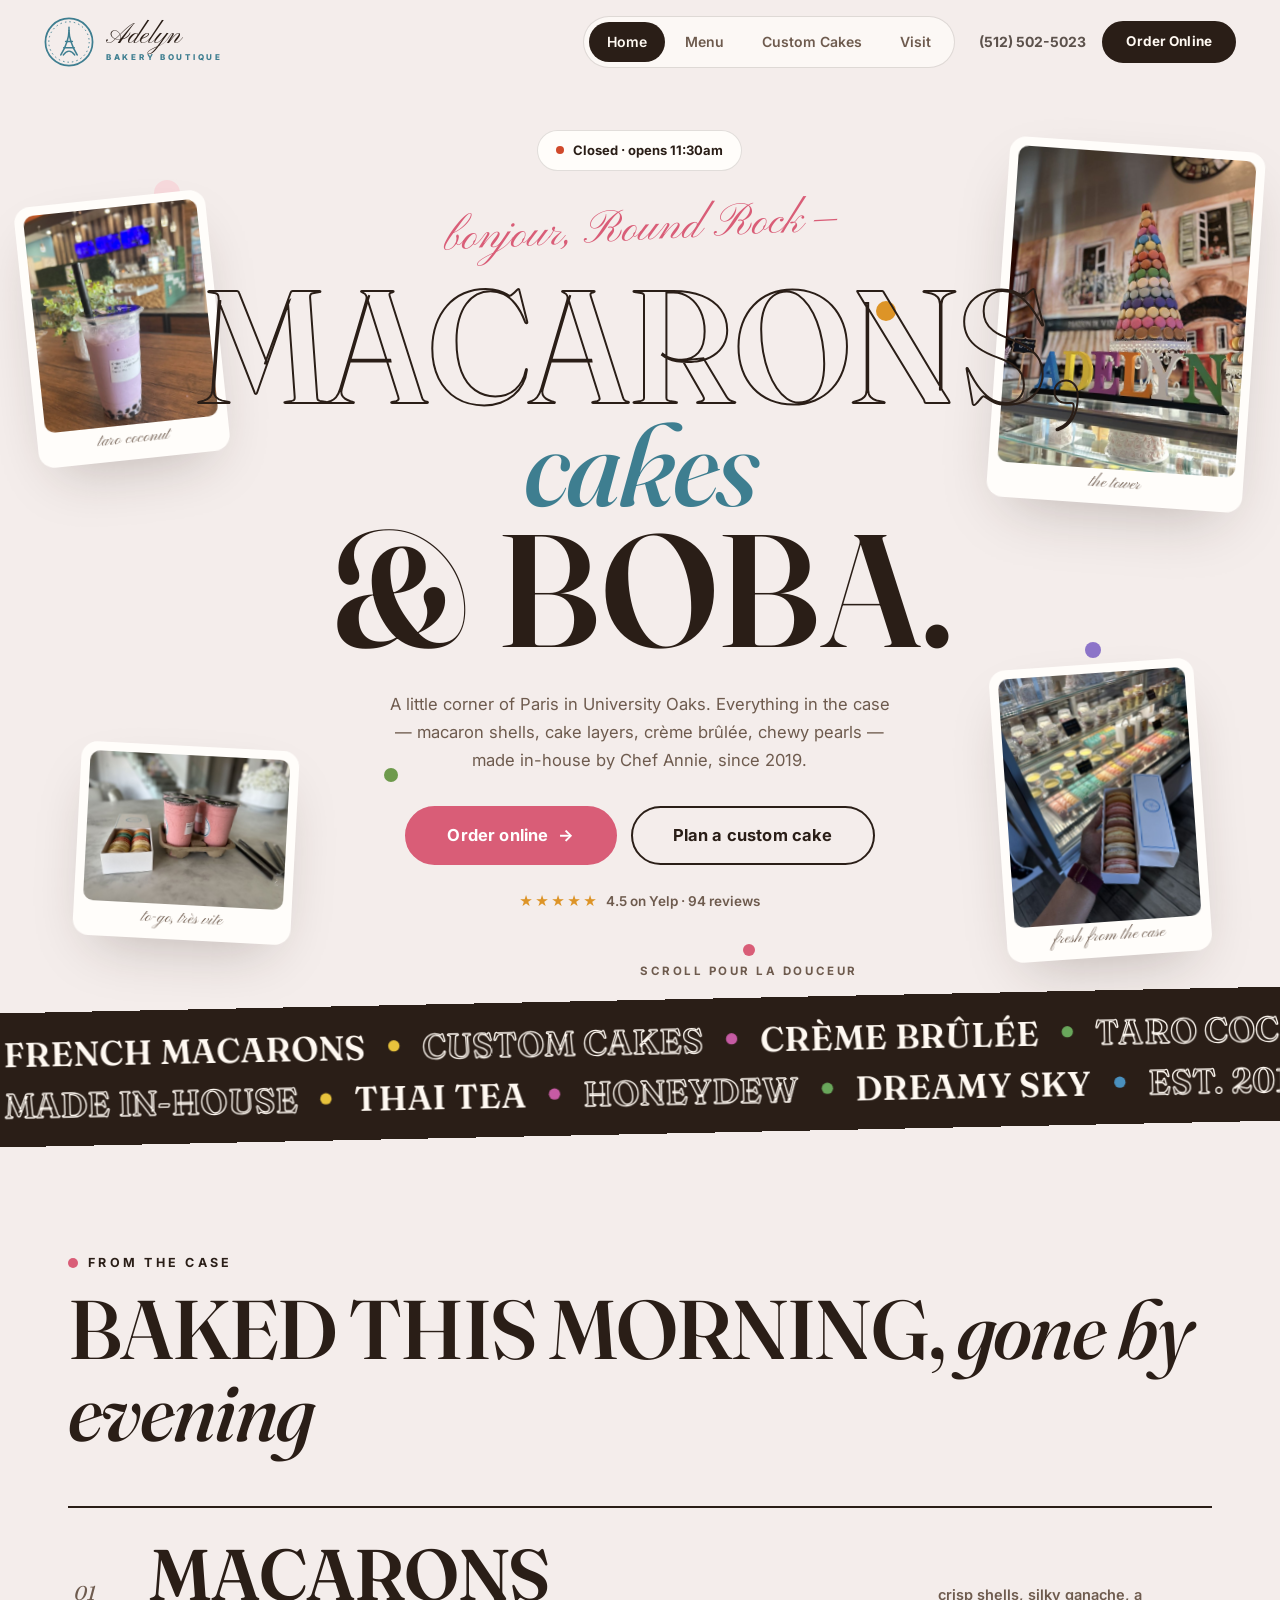
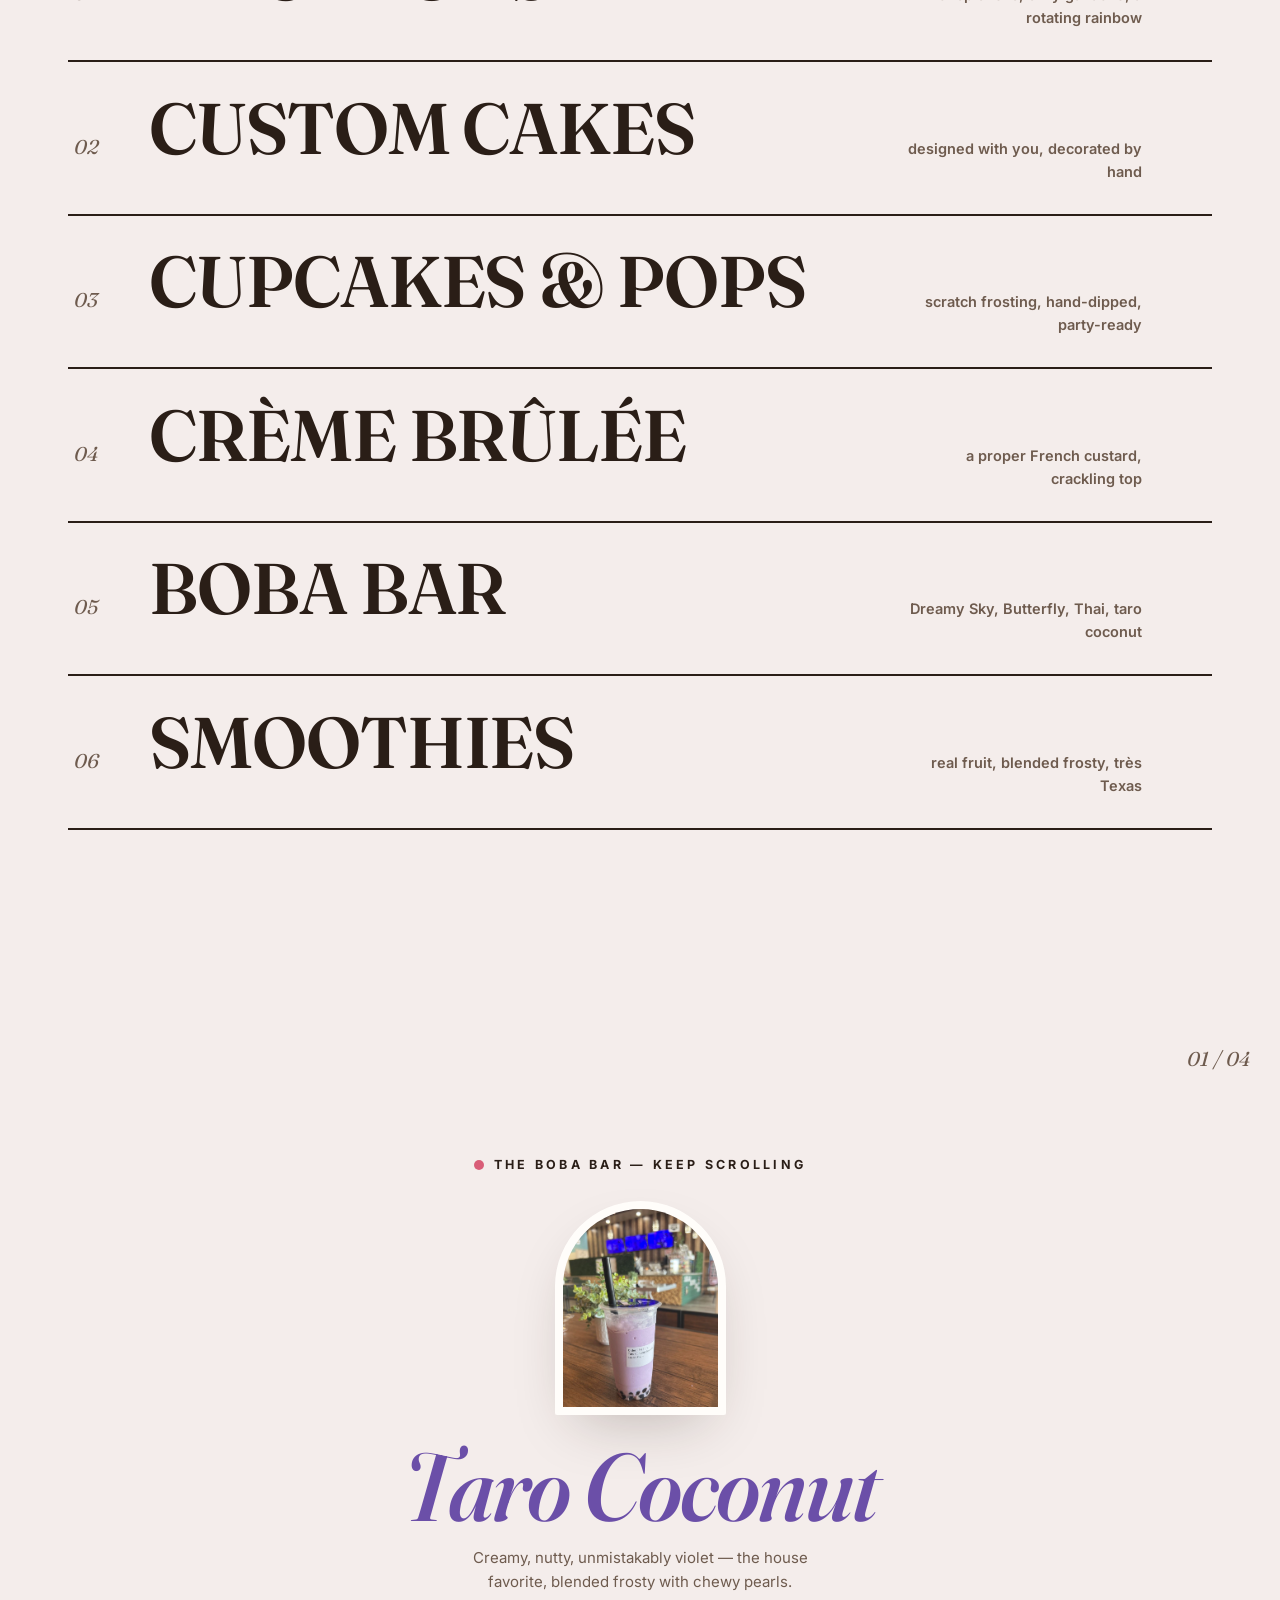
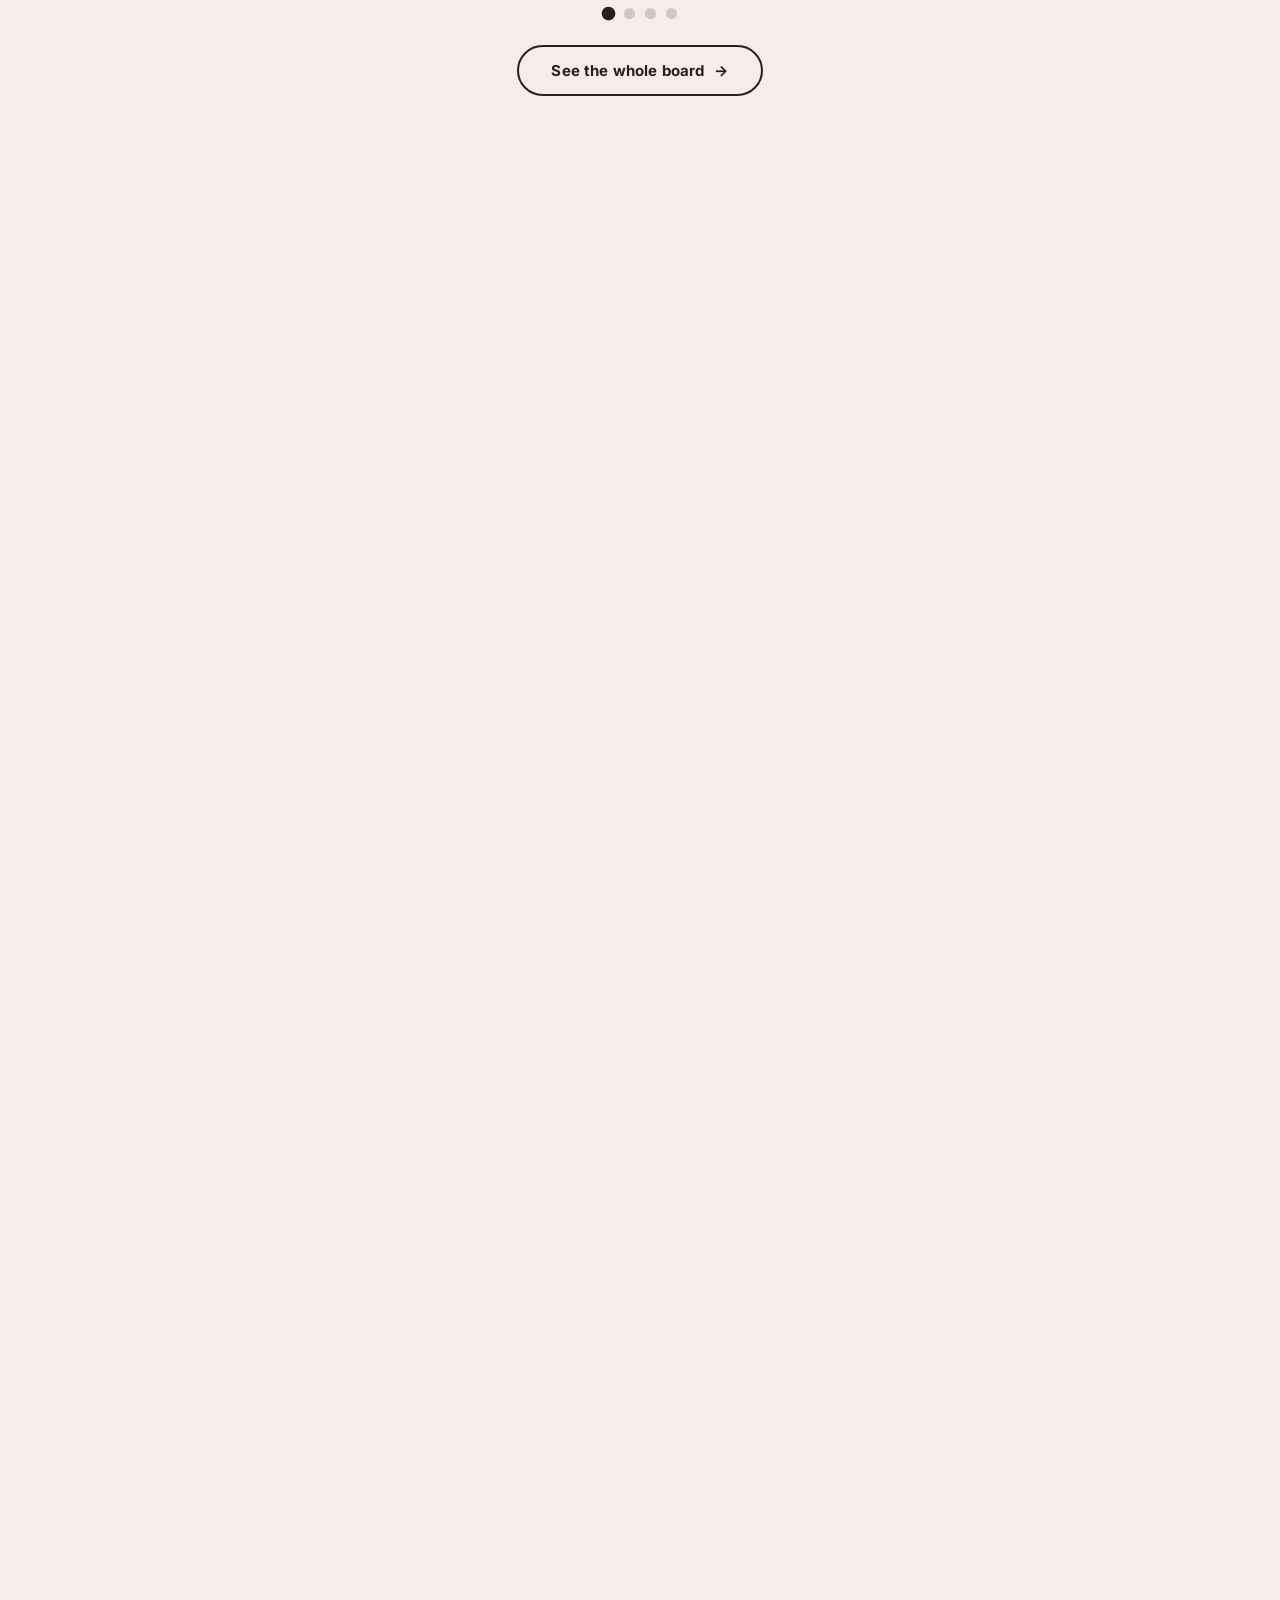
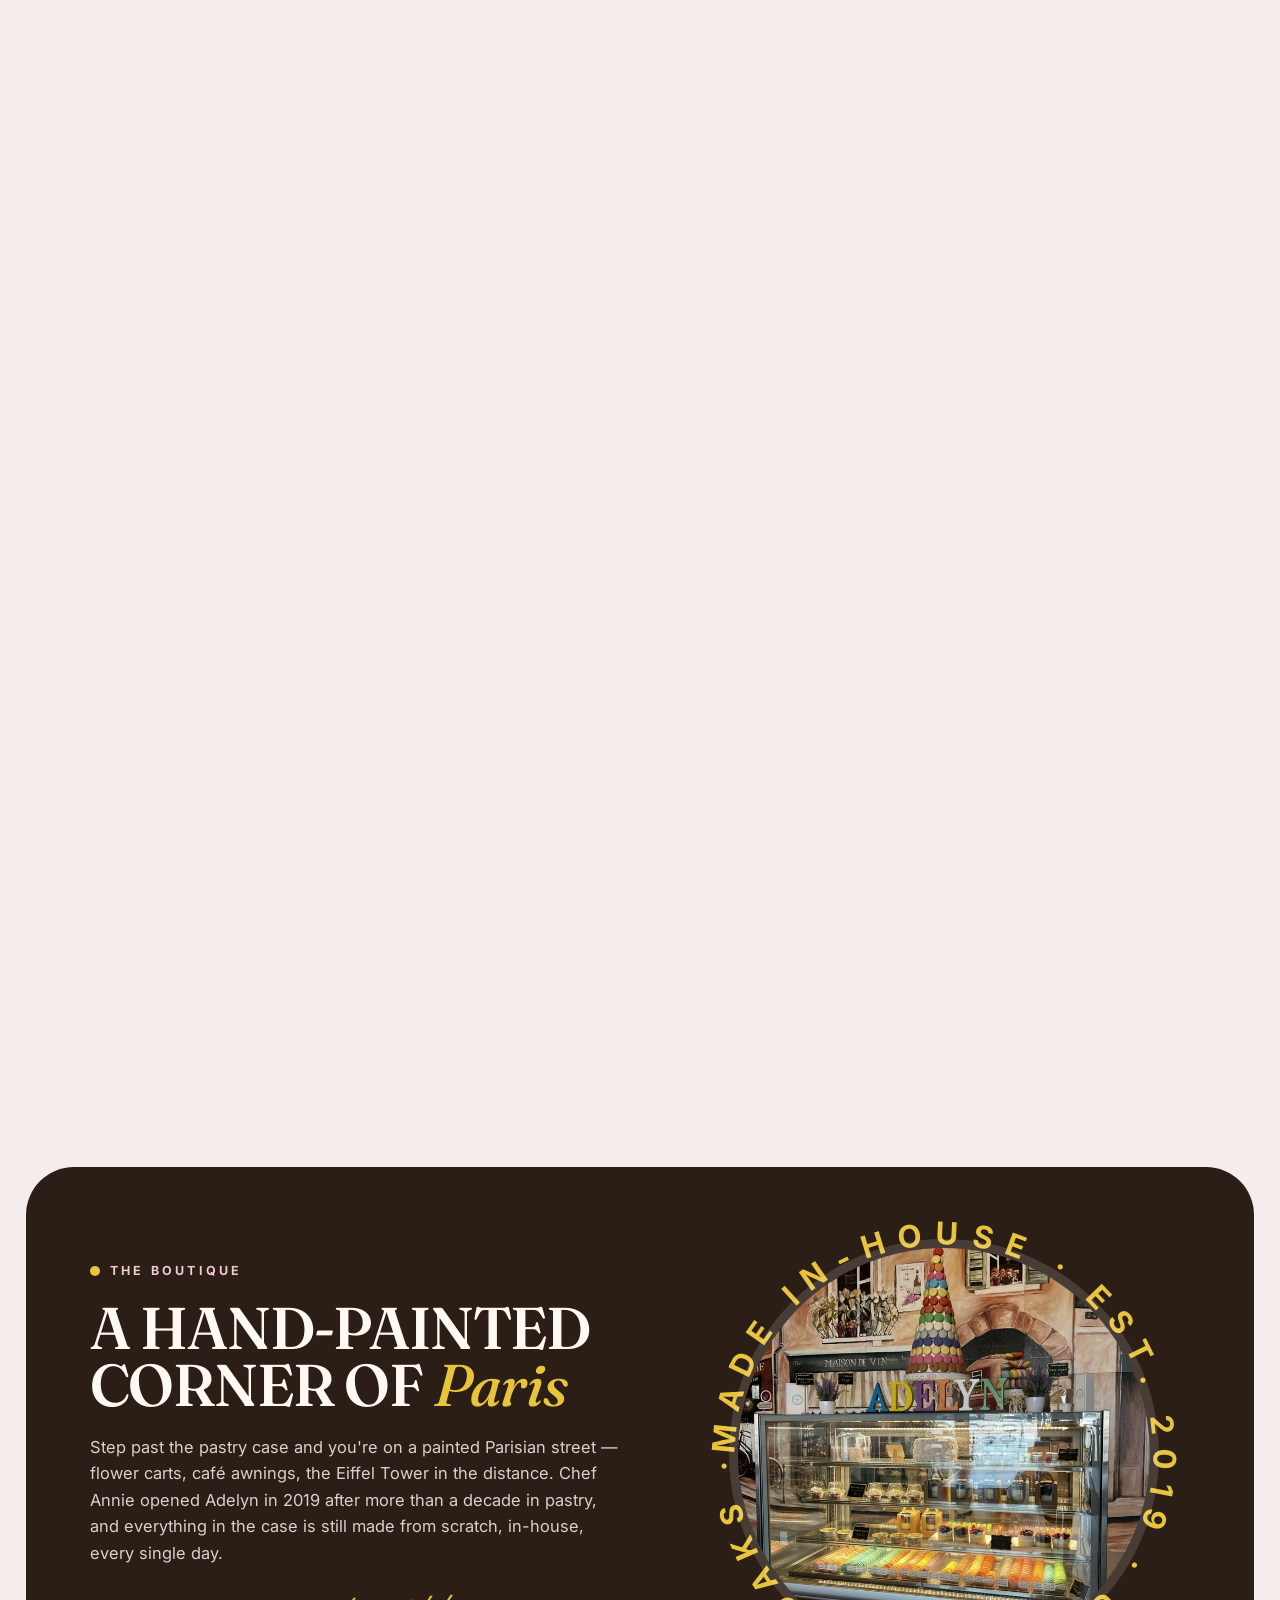
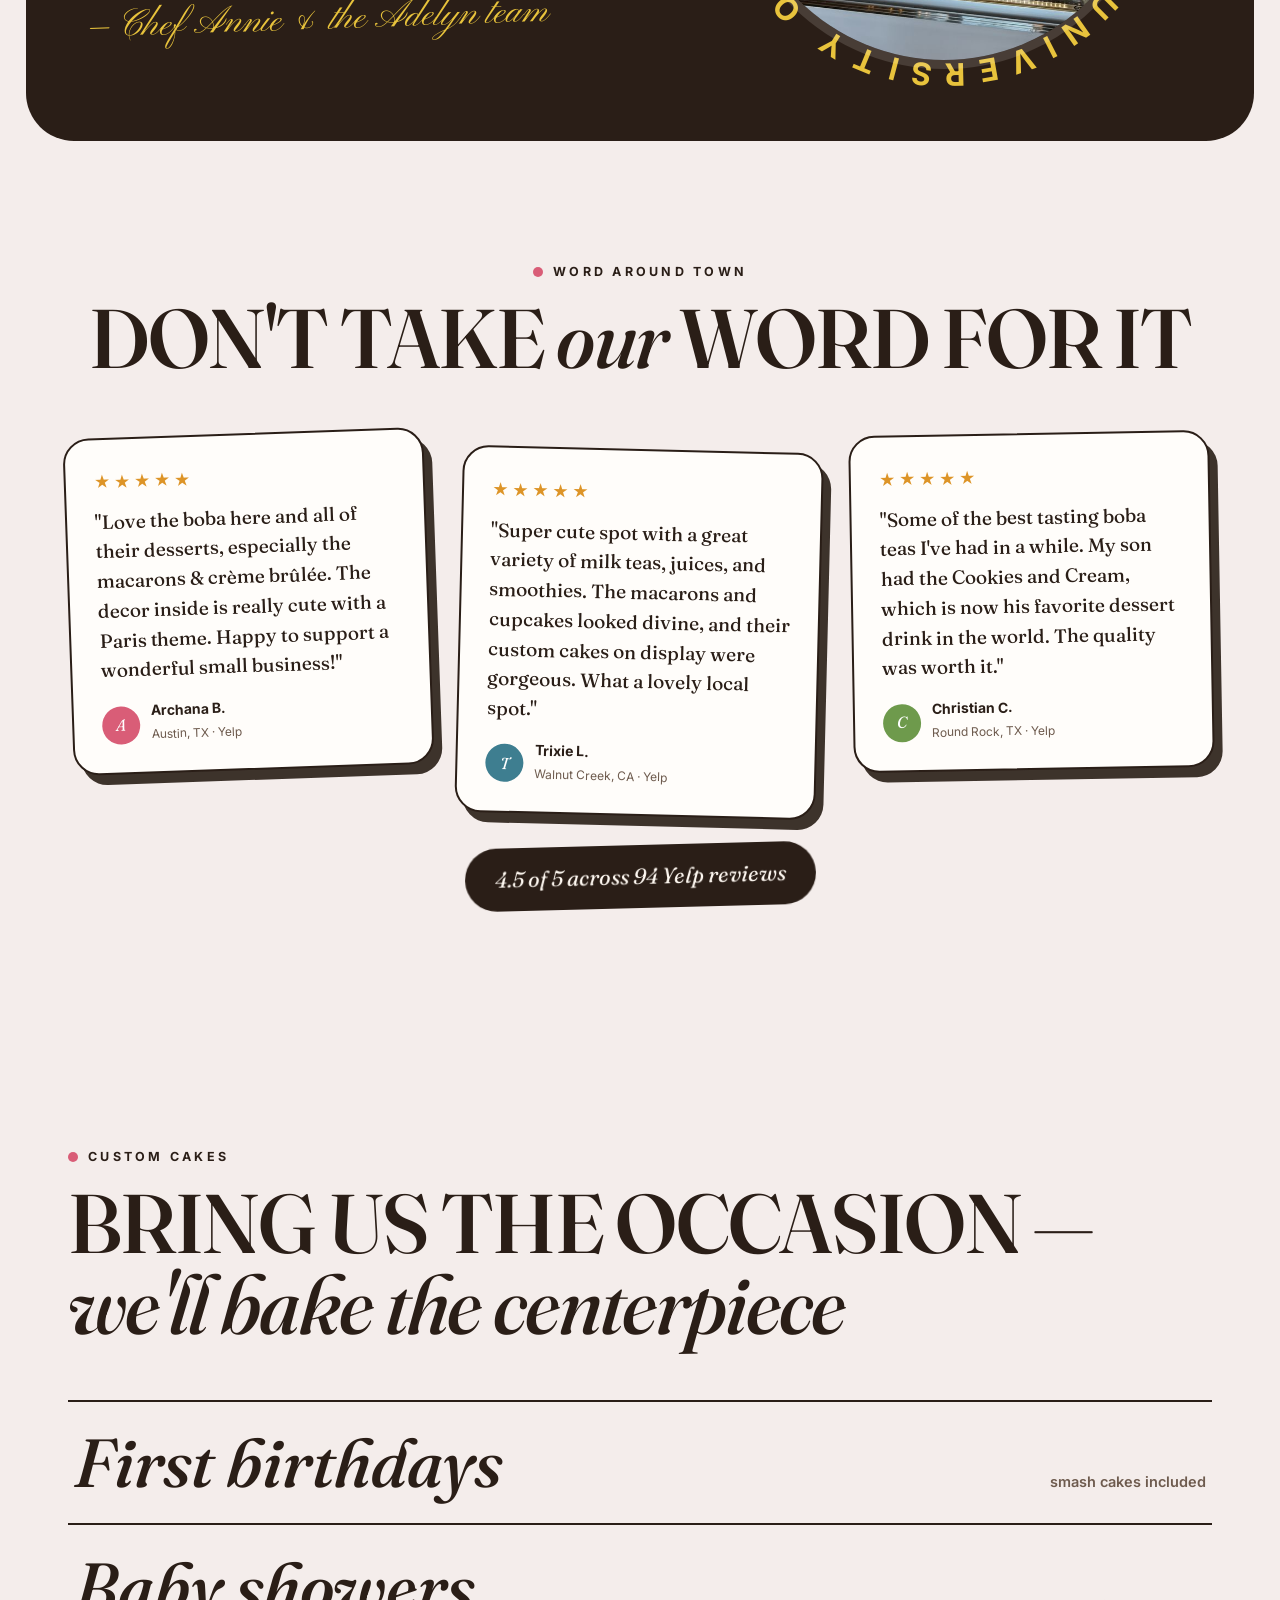
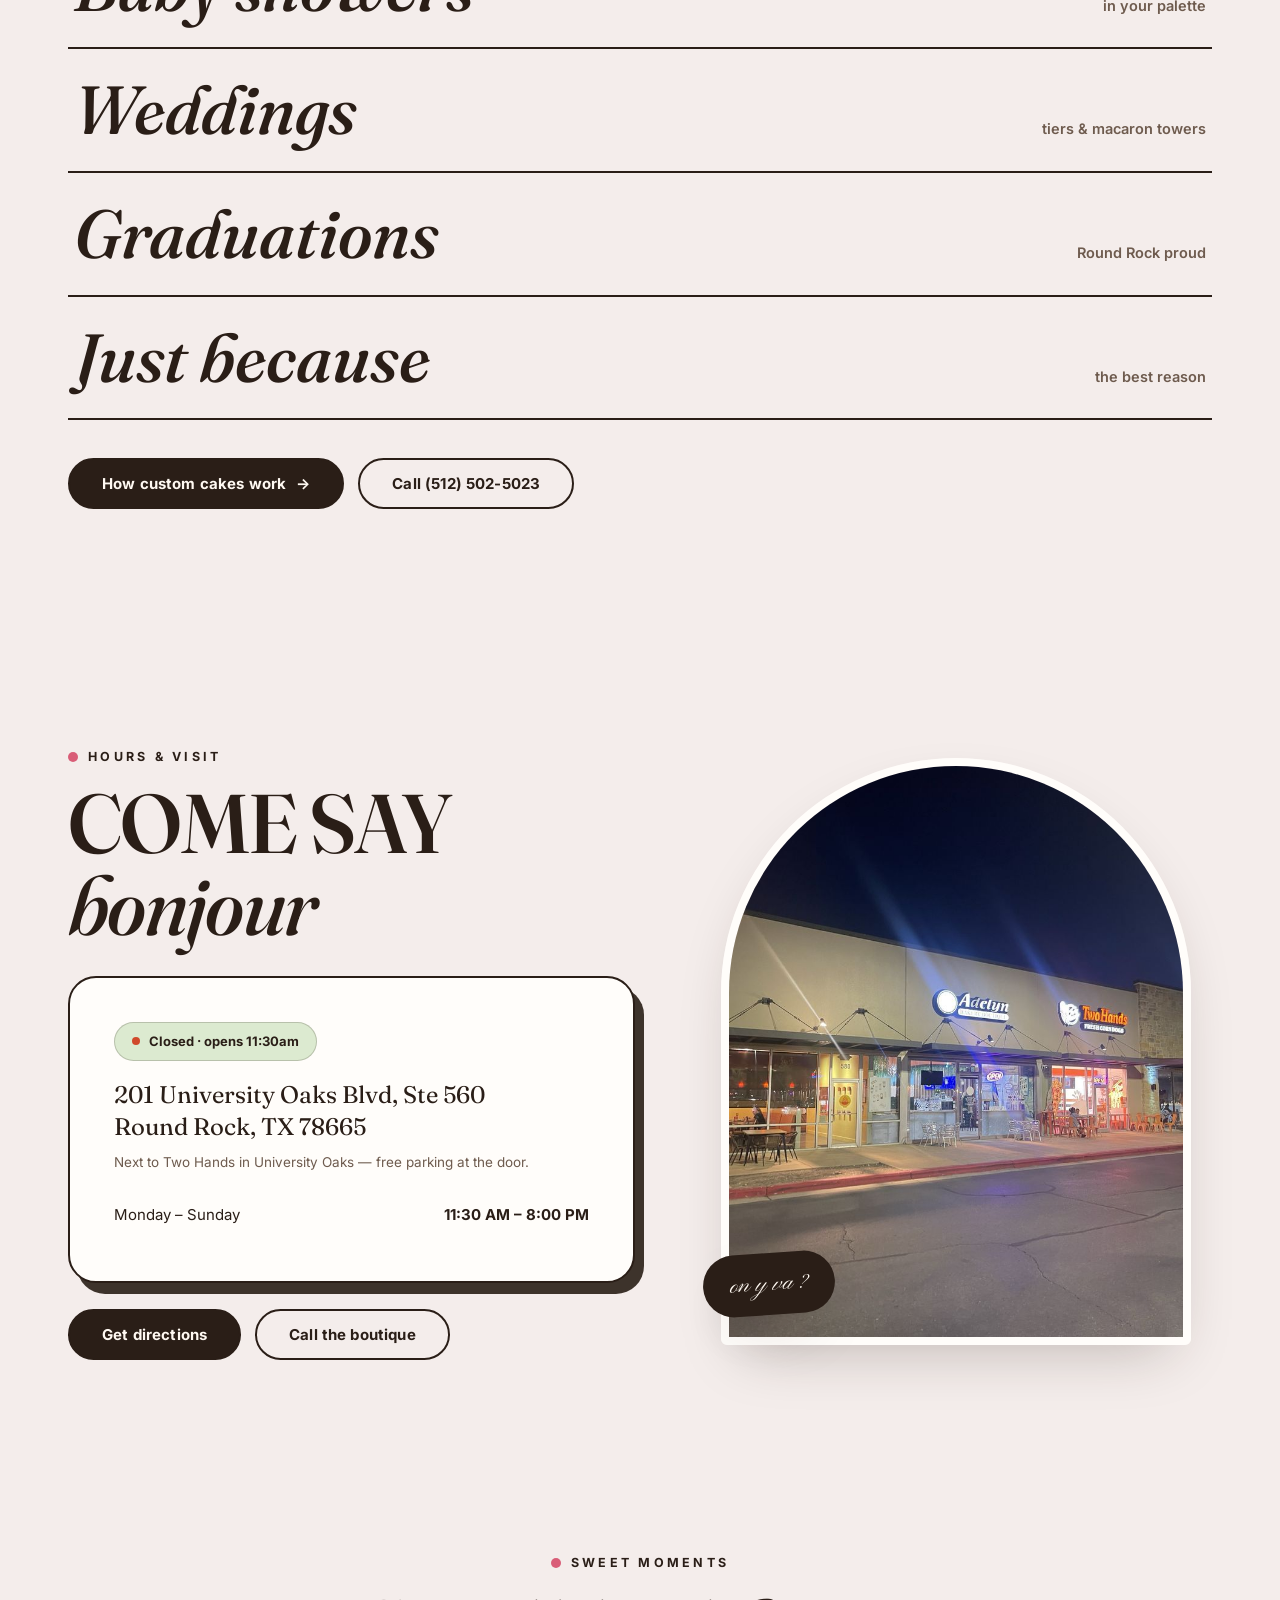
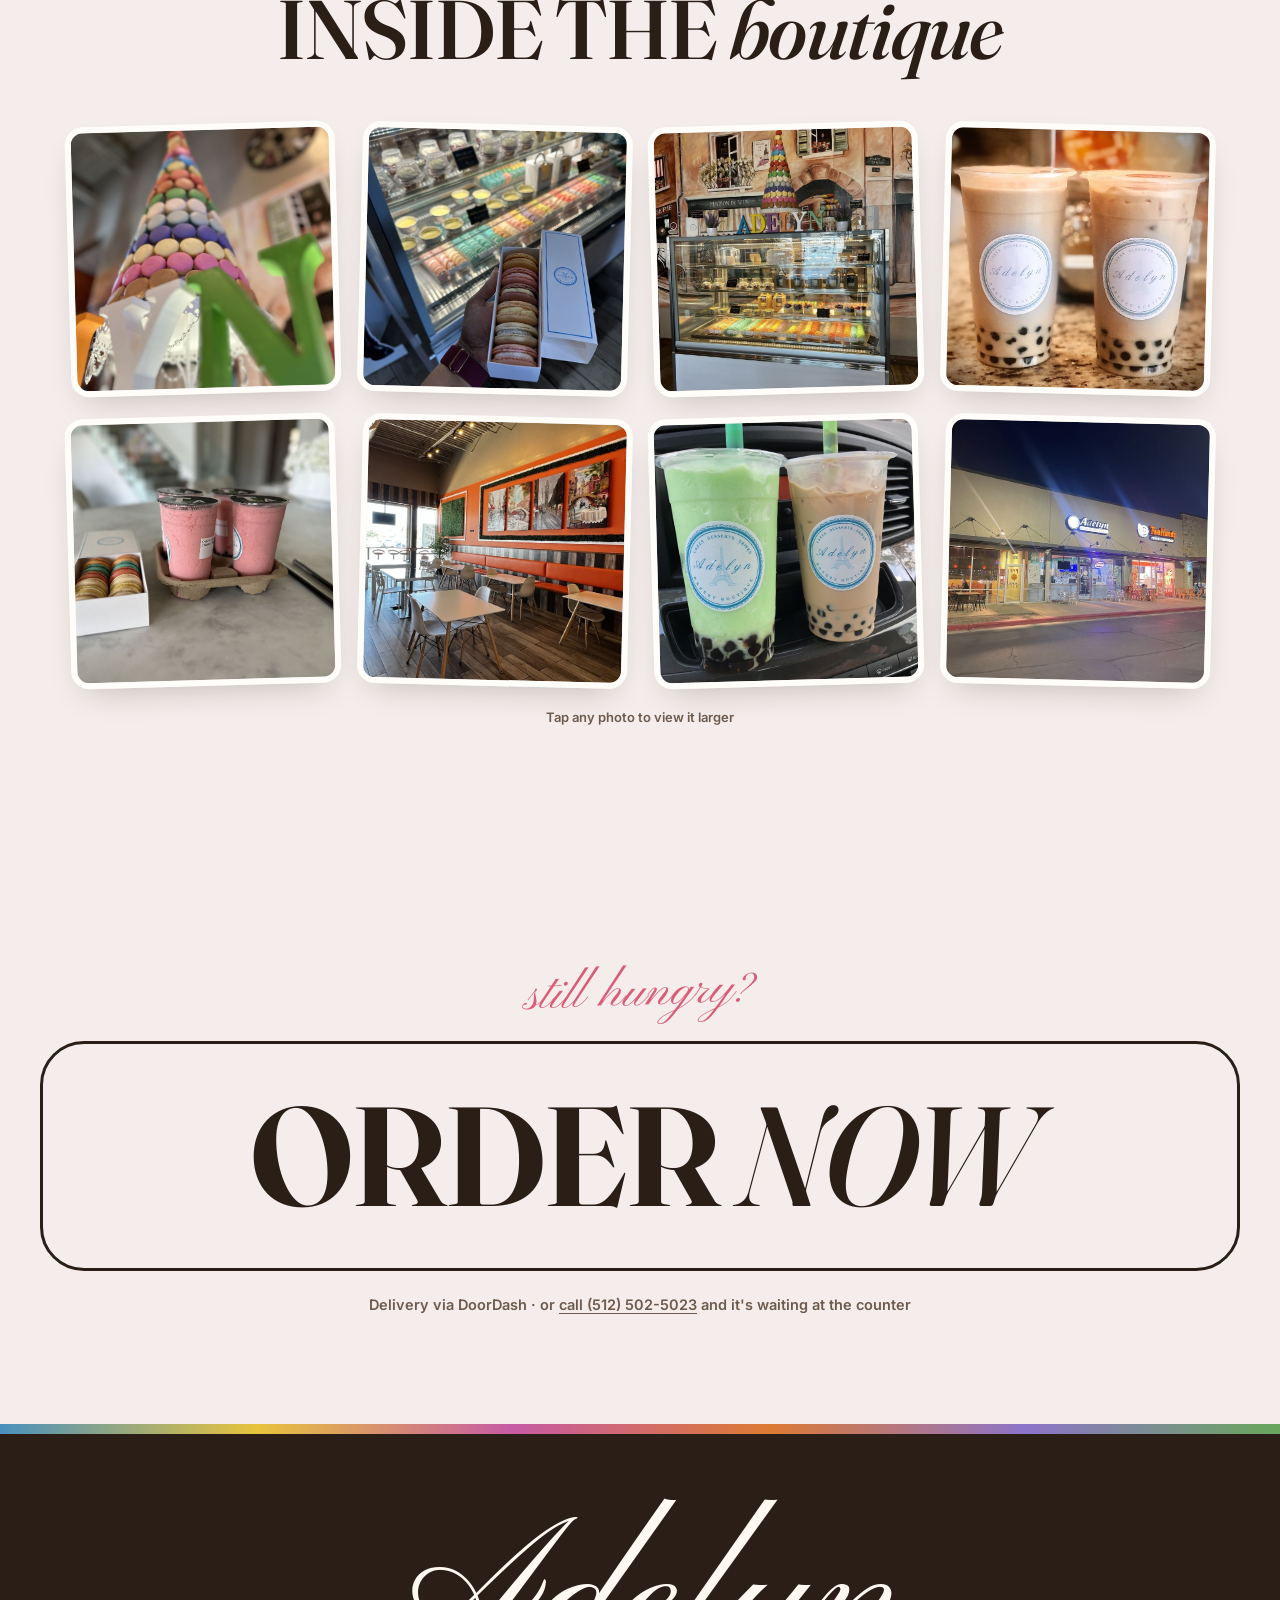
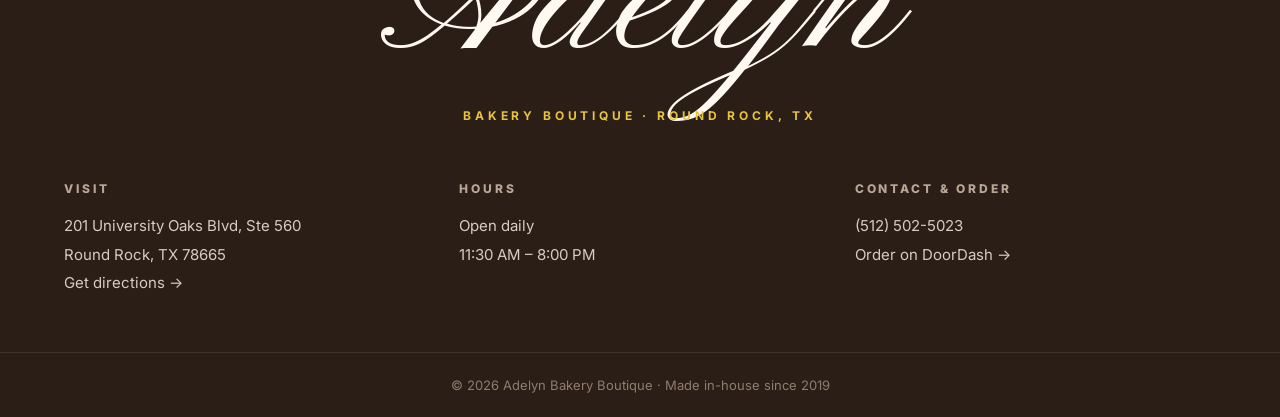
==== commit 90b7d1b8: "v3 'La Vie en Rainbow': from-scratch color-driven redesign Drastically different system replacing th" ====
--- a/index.html
+++ b/index.html
@@ -6,7 +6,7 @@
 <title>Adelyn Bakery Boutique — French Macarons, Custom Cakes &amp; Boba | Round Rock, TX</title>
 <meta name="description" content="Adelyn Bakery Boutique in University Oaks, Round Rock — French macarons, custom cakes, crème brûlée and a boba bar, all made in-house by Chef Annie since 2019. Open daily 11:30–8. (512) 502-5023.">
 <link rel="preconnect" href="https://fonts.googleapis.com"><link rel="preconnect" href="https://fonts.gstatic.com" crossorigin>
-<link href="https://fonts.googleapis.com/css2?family=Fraunces:ital,opsz,wght@0,9..144,400..600;1,9..144,400..600&family=Inter:wght@400;500;600;700&family=Pinyon+Script&display=swap" rel="stylesheet">
+<link href="https://fonts.googleapis.com/css2?family=Fraunces:ital,opsz,wght@0,9..144,300..900;1,9..144,300..900&family=Inter:wght@400;500;600;700;800&family=Pinyon+Script&display=swap" rel="stylesheet">
 <link rel="stylesheet" href="assets/site.css">
 <link rel="icon" href="data:image/svg+xml,%3Csvg%20xmlns%3D%27http%3A//www.w3.org/2000/svg%27%20viewBox%3D%270%200%20100%20100%27%3E%3Ccircle%20cx%3D%2750%27%20cy%3D%2750%27%20r%3D%2746%27%20fill%3D%27%233E7E90%27/%3E%3Ctext%20x%3D%2750%27%20y%3D%2768%27%20font-size%3D%2754%27%20text-anchor%3D%27middle%27%20fill%3D%27%23FBF6EE%27%20font-family%3D%27Georgia%27%20font-style%3D%27italic%27%3EA%3C/text%3E%3C/svg%3E">
 <script type="application/ld+json">
@@ -18,17 +18,23 @@
   "telephone":"+15125025023",
   "address":{"@type":"PostalAddress","streetAddress":"201 University Oaks Blvd Ste 560","addressLocality":"Round Rock","addressRegion":"TX","postalCode":"78665","addressCountry":"US"},
   "openingHours":"Mo-Su 11:30-20:00",
-  "foundingDate":"2019",
-  "url":"https://adelynbakeryboutique.com/"
+  "foundingDate":"2019"
 }
 </script>
 </head>
 <body>
 
+<div class="intro" aria-hidden="true">
+  <div class="intro-in">
+    <span class="script">Adelyn</span>
+    <div class="intro-dots"><i></i><i></i><i></i><i></i><i></i></div>
+  </div>
+</div>
+
 <header class="nav">
   <a class="brand" href="index.html" aria-label="Adelyn Bakery Boutique — home">
     <svg viewBox="0 0 52 52" fill="none" aria-hidden="true">
-      <circle cx="26" cy="26" r="24.5" stroke="#3E7E90" stroke-width="1.6"/>
+      <circle cx="26" cy="26" r="24.5" stroke="#3E7E90" stroke-width="1.8"/>
       <circle cx="26" cy="26" r="21" stroke="#3E7E90" stroke-width="1" stroke-dasharray="1.5 3.2"/>
       <path d="M26 10.5 L26 14" stroke="#3E7E90" stroke-width="1.5" stroke-linecap="round"/>
       <path d="M26 14 C26 24 22.5 31 17.5 39.5 M26 14 C26 24 29.5 31 34.5 39.5" stroke="#3E7E90" stroke-width="1.6" stroke-linecap="round"/>
@@ -48,198 +54,253 @@
   </nav>
   <div class="nav-cta">
     <a class="tel" href="tel:5125025023">(512) 502-5023</a>
-    <a class="btn btn-blue btn-sm" href="https://www.doordash.com/store/adelyn-bakery-boutique-round-rock-750996" target="_blank" rel="noopener">Order Online</a>
+    <a class="btn btn-fill btn-sm magnet" href="https://www.doordash.com/store/adelyn-bakery-boutique-round-rock-750996" target="_blank" rel="noopener">Order Online</a>
   </div>
 </header>
 
-<!-- ============ HERO ============ -->
-<section class="hero">
-  <div class="hero-in">
-    <div class="hero-copy">
-      <span class="chip" data-hours="11.5-20;11.5-20;11.5-20;11.5-20;11.5-20;11.5-20;11.5-20"><span class="dot"></span><span class="js-status">Open daily 11:30–8</span></span>
-      <span class="hero-script">a little taste of</span>
-      <h1>Paris, by way<br>of <span class="it">Round Rock.</span></h1>
-      <p class="lede">French macarons with delicate shells and silky centers. Custom cakes decorated by hand. A boba bar pouring taro, butterfly and Thai milk teas. Everything made in-house by Chef Annie — since 2019.</p>
-      <div class="cta-row">
-        <a class="btn btn-blue btn-lg" href="https://www.doordash.com/store/adelyn-bakery-boutique-round-rock-750996" target="_blank" rel="noopener">Order online <span class="arr">→</span></a>
-        <a class="btn btn-ghost btn-lg" href="custom.html">Plan a custom cake</a>
+<!-- ================= HERO ================= -->
+<section class="hero" data-bg="#FFF9F2">
+  <span class="conf" style="width:26px;height:26px;background:var(--rose);top:18%;left:12%" data-speed="-0.12"></span>
+  <span class="conf" style="width:16px;height:16px;background:var(--violet);top:64%;right:14%" data-speed="-0.2"></span>
+  <span class="conf" style="width:20px;height:20px;background:var(--marigold);top:30%;right:30%" data-speed="-0.08"></span>
+  <span class="conf" style="width:14px;height:14px;background:var(--leaf);bottom:22%;left:30%" data-speed="-0.16"></span>
+
+  <figure class="stk stk-tower" data-speed="-0.06">
+    <img src="assets/img/macaron-tower.jpg" alt="A rainbow macaron tower above the ADELYN letters" width="750" height="1000" fetchpriority="high">
+    <figcaption>the tower</figcaption>
+  </figure>
+  <figure class="stk stk-taro" data-speed="-0.11">
+    <img src="assets/img/taro.jpg" alt="Taro coconut smoothie with tapioca pearls" width="750" height="1000">
+    <figcaption>taro coconut</figcaption>
+  </figure>
+  <figure class="stk stk-box" data-speed="-0.04">
+    <img src="assets/img/macaron-box.jpg" alt="Strawberry smoothies beside a box of macarons" width="1000" height="750">
+    <figcaption>to-go, très vite</figcaption>
+  </figure>
+  <figure class="stk stk-case" data-speed="-0.09">
+    <img src="assets/img/macaron-case.jpg" alt="A boxed half-dozen macarons in front of the case" width="750" height="1000">
+    <figcaption>fresh from the case</figcaption>
+  </figure>
+
+  <div class="hero-type">
+    <span class="hero-chip" data-hours="11.5-20;11.5-20;11.5-20;11.5-20;11.5-20;11.5-20;11.5-20"><span class="dot"></span><span class="js-status">Open daily 11:30–8</span></span><br>
+    <span class="hero-hi">bonjour, Round Rock —</span>
+    <h1 class="giant">
+      <span class="hero-l1 outline">Macarons,</span>
+      <span class="hero-l2">cakes</span>
+      <span class="hero-l3">&amp; Boba.</span>
+    </h1>
+    <p class="hero-sub">A little corner of Paris in University Oaks. Everything in the case — macaron shells, cake layers, crème brûlée, chewy pearls — made in-house by Chef Annie, since 2019.</p>
+    <div class="hero-ctas">
+      <a class="btn btn-rose btn-lg magnet" href="https://www.doordash.com/store/adelyn-bakery-boutique-round-rock-750996" target="_blank" rel="noopener">Order online <span class="arr">→</span></a>
+      <a class="btn btn-lg magnet" href="custom.html">Plan a custom cake</a>
+    </div>
+    <p class="hero-proof"><span class="stars">★★★★★</span>&ensp;4.5 on Yelp · 94 reviews</p>
+  </div>
+
+  <div class="scroll-cue"><i></i>scroll pour la douceur</div>
+</section>
+
+<!-- ================= MARQUEE ================= -->
+<div class="mq" aria-hidden="true">
+  <div class="mq-row">
+    <div class="mq-track">
+      <span>French Macarons</span><i></i><span class="o">Custom Cakes</span><i></i><span>Crème Brûlée</span><i></i><span class="o">Taro Coconut</span><i></i><span>Cake Pops</span><i></i><span class="o">Butterfly Milk Tea</span><i></i><span>Cupcakes</span><i></i><span class="o">Mango Snow Ice</span><i></i>
+      <span>French Macarons</span><i></i><span class="o">Custom Cakes</span><i></i><span>Crème Brûlée</span><i></i><span class="o">Taro Coconut</span><i></i><span>Cake Pops</span><i></i><span class="o">Butterfly Milk Tea</span><i></i><span>Cupcakes</span><i></i><span class="o">Mango Snow Ice</span><i></i>
+    </div>
+  </div>
+  <div class="mq-row rev">
+    <div class="mq-track">
+      <span class="o">Made In-House</span><i></i><span>Thai Tea</span><i></i><span class="o">Honeydew</span><i></i><span>Dreamy Sky</span><i></i><span class="o">Est. 2019</span><i></i><span>Smoothies</span><i></i><span class="o">Slushies</span><i></i><span>Round Rock TX</span><i></i>
+      <span class="o">Made In-House</span><i></i><span>Thai Tea</span><i></i><span class="o">Honeydew</span><i></i><span>Dreamy Sky</span><i></i><span class="o">Est. 2019</span><i></i><span>Smoothies</span><i></i><span class="o">Slushies</span><i></i><span>Round Rock TX</span><i></i>
+    </div>
+  </div>
+</div>
+
+<!-- ================= THE CASE ================= -->
+<section class="section" id="sweets" data-bg="#F7D9DC">
+  <div class="wrap">
+    <div class="sec-head">
+      <span class="kicker"><span class="kdot"></span>From the case</span>
+      <h2 class="kin">Baked this morning, <span class="it">gone by evening</span></h2>
+    </div>
+    <div class="case-list" data-follow>
+      <a class="case-row" href="menu.html#macarons" style="--row-c:#D95D77" data-img="assets/img/macaron-case.jpg">
+        <span class="case-num">01</span>
+        <span class="case-word">Macarons</span>
+        <span class="case-tag">crisp shells, silky ganache, a rotating rainbow</span>
+        <span class="go-arr">→</span>
+      </a>
+      <a class="case-row" href="custom.html" style="--row-c:#3E7E90" data-img="assets/img/pastry-case.jpg">
+        <span class="case-num">02</span>
+        <span class="case-word">Custom Cakes</span>
+        <span class="case-tag">designed with you, decorated by hand</span>
+        <span class="go-arr">→</span>
+      </a>
+      <a class="case-row" href="menu.html#patisserie" style="--row-c:#DD9427" data-emoji="🧁">
+        <span class="case-num">03</span>
+        <span class="case-word">Cupcakes &amp; Pops</span>
+        <span class="case-tag">scratch frosting, hand-dipped, party-ready</span>
+        <span class="go-arr">→</span>
+      </a>
+      <a class="case-row" href="menu.html#patisserie" style="--row-c:#B0872D" data-emoji="🍮">
+        <span class="case-num">04</span>
+        <span class="case-word">Crème Brûlée</span>
+        <span class="case-tag">a proper French custard, crackling top</span>
+        <span class="go-arr">→</span>
+      </a>
+      <a class="case-row" href="menu.html#boba" style="--row-c:#8D74C9" data-img="assets/img/boba.jpg">
+        <span class="case-num">05</span>
+        <span class="case-word">Boba Bar</span>
+        <span class="case-tag">Dreamy Sky, Butterfly, Thai, taro coconut</span>
+        <span class="go-arr">→</span>
+      </a>
+      <a class="case-row" href="menu.html#smoothies" style="--row-c:#6E9A4C" data-img="assets/img/macaron-box.jpg">
+        <span class="case-num">06</span>
+        <span class="case-word">Smoothies</span>
+        <span class="case-tag">real fruit, blended frosty, très Texas</span>
+        <span class="go-arr">→</span>
+      </a>
+    </div>
+  </div>
+</section>
+
+<!-- ================= FLAVOR TOUR ================= -->
+<section class="tour" id="flavors" data-bg="#E4DCF3" style="height:380svh"
+  data-flavors='[
+    {"name":"Taro Coconut","desc":"Creamy, nutty, unmistakably violet — the house favorite, blended frosty with chewy pearls.","bg":"#E4DCF3","deep":"#6B4FA8"},
+    {"name":"Honeydew","desc":"Melon-sweet and mellow, green as the pistachio shelf — a Texas-afternoon classic.","bg":"#DCEAD0","deep":"#4F7A33"},
+    {"name":"Black Milk Tea","desc":"The classic — brewed black tea, silky milk, not too sweet, wearing the little blue Adelyn badge.","bg":"#F0E0C8","deep":"#8A5A26"},
+    {"name":"Strawberry","desc":"Bright pink and blended with real fruit — grab a carry tray and a box of macarons to match.","bg":"#F7D9DC","deep":"#C24762"}
+  ]'>
+  <div class="tour-pin">
+    <div>
+      <span class="kicker tour-kicker" style="justify-content:center"><span class="kdot"></span>The boba bar — keep scrolling</span>
+      <div class="tour-stage">
+        <div class="tour-cupwrap">
+          <div class="tour-cup">
+            <img src="assets/img/taro.jpg" alt="Taro coconut smoothie" class="on">
+            <img src="assets/img/smoothies.jpg" alt="Honeydew boba, green and cold" loading="lazy">
+            <img src="assets/img/boba.jpg" alt="Two Adelyn milk teas with the blue badge" loading="lazy">
+            <img src="assets/img/macaron-box.jpg" alt="Strawberry smoothies in a carry tray" loading="lazy">
+          </div>
+        </div>
+        <h2 class="tour-word" style="margin-top:26px">Taro Coconut</h2>
       </div>
-      <div class="hero-meta"><span class="stars">★★★★★</span><span><b>4.5</b> on Yelp · 94 reviews · University Oaks</span></div>
-    </div>
-    <div class="hero-art">
-      <div class="hero-arch">
-        <img src="assets/img/macaron-tower.jpg" alt="A rainbow tower of French macarons above the ADELYN letters in the pastry case" width="750" height="1000" fetchpriority="high">
-      </div>
-      <figure class="hero-ed-float">
-        <img src="assets/img/taro.jpg" alt="Taro coconut smoothie with tapioca pearls" width="400" height="500">
-        <figcaption>taro coconut, s'il vous plaît</figcaption>
-      </figure>
-      <div class="rosette" aria-hidden="true">
-        <svg viewBox="0 0 100 100">
-          <defs><path id="rr" d="M50,50 m-36,0 a36,36 0 1,1 72,0 a36,36 0 1,1 -72,0"/></defs>
-          <circle cx="50" cy="50" r="49" fill="#FFFDF8" stroke="rgba(51,38,30,.1)"/>
-          <circle cx="50" cy="50" r="28" fill="none" stroke="#DE8E9C" stroke-width="1" stroke-dasharray="2 3"/>
-          <text style="font:600 10.5px Inter,sans-serif;letter-spacing:2.6px" fill="#3E7E90">
-            <textPath href="#rr">EST. 2019 · MADE IN-HOUSE · ROUND ROCK TX ·</textPath>
-          </text>
-          <text x="50" y="57" text-anchor="middle" style="font:italic 500 20px Fraunces,serif" fill="#33261E">A</text>
-        </svg>
-      </div>
-    </div>
-  </div>
-</section>
-
-<!-- ============ FLAVOR TICKER ============ -->
-<div class="ticker-clip" aria-hidden="true">
-<div class="ticker">
-  <div class="ticker-track">
-    <div class="ticker-set">
-      <span>French Macarons</span><i></i><span>Custom Cakes</span><i></i><span>Crème Brûlée</span><i></i><span>Taro Coconut Milk Tea</span><i></i><span>Cake Pops</span><i></i><span>Butterfly Milk Tea</span><i></i><span>Cupcakes</span><i></i><span>Mango Snow Ice</span><i></i><span>Thai Tea</span><i></i><span>Honeydew Smoothie</span><i></i>
-    </div>
-    <div class="ticker-set">
-      <span>French Macarons</span><i></i><span>Custom Cakes</span><i></i><span>Crème Brûlée</span><i></i><span>Taro Coconut Milk Tea</span><i></i><span>Cake Pops</span><i></i><span>Butterfly Milk Tea</span><i></i><span>Cupcakes</span><i></i><span>Mango Snow Ice</span><i></i><span>Thai Tea</span><i></i><span>Honeydew Smoothie</span><i></i>
-    </div>
-  </div>
-</div>
-</div>
-
-<!-- ============ FROM THE CASE ============ -->
-<section class="section" id="sweets">
-  <div class="wrap">
-    <div class="center-head">
-      <span class="kicker">From the case</span>
-      <h2>Baked this morning,<br><span class="it">gone by evening</span></h2>
-    </div>
-    <div class="case-list">
-      <a class="case-row" href="menu.html#macarons">
-        <span class="case-num">No. 01</span>
-        <div class="case-body"><h3>French Macarons</h3><p>Crisp shells, chewy centers, silky ganache — in a rotating rainbow of flavors. Reviewers say they'll never buy one anywhere else.</p></div>
-        <span class="case-thumb"><img src="assets/img/macaron-case.jpg" alt="A boxed half-dozen of pastel macarons held in front of the case"></span>
-      </a>
-      <a class="case-row" href="custom.html">
-        <span class="case-num">No. 02</span>
-        <div class="case-body"><h3>Custom Cakes</h3><p>Birthdays, baby showers, weddings — designed with you, baked from scratch, decorated entirely by hand.</p></div>
-        <span class="case-thumb"><img src="assets/img/pastry-case.jpg" alt="The Adelyn pastry case, with cakes and desserts against the Paris mural"></span>
-      </a>
-      <a class="case-row" href="menu.html#patisserie">
-        <span class="case-num">No. 03</span>
-        <div class="case-body"><h3>Cupcakes &amp; Cake Pops</h3><p>Buttery cupcakes with scratch-made frosting, and hand-dipped cake pops made for parties.</p></div>
-        <span class="case-thumb is-swatch sw-rose" aria-hidden="true">🧁</span>
-      </a>
-      <a class="case-row" href="menu.html#patisserie">
-        <span class="case-num">No. 04</span>
-        <div class="case-body"><h3>Crème Brûlée</h3><p>A proper French custard with a crackling caramel top — a quiet favorite among the regulars.</p></div>
-        <span class="case-thumb is-swatch sw-butter" aria-hidden="true">🍮</span>
-      </a>
-      <a class="case-row" href="menu.html#boba">
-        <span class="case-num">No. 05</span>
-        <div class="case-body"><h3>Boba &amp; Milk Tea</h3><p>Dreamy Sky, Butterfly, Thai, taro coconut — brewed teas with chewy pearls, poured into our little blue-badge cups.</p></div>
-        <span class="case-thumb"><img src="assets/img/boba.jpg" alt="Two Adelyn milk teas with boba pearls, wearing the blue Adelyn badge"></span>
-      </a>
-      <a class="case-row" href="menu.html#smoothies">
-        <span class="case-num">No. 06</span>
-        <div class="case-body"><h3>Smoothies &amp; Slushies</h3><p>Strawberry, mango, honeydew — cold, bright fruit blends made for Texas afternoons.</p></div>
-        <span class="case-thumb"><img src="assets/img/macaron-box.jpg" alt="Strawberry smoothies in a carry tray beside a box of macarons"></span>
-      </a>
-    </div>
-    <div class="case-cta"><a class="btn btn-ink" href="menu.html">See the full menu <span class="arr">→</span></a></div>
-  </div>
-</section>
-
-<!-- ============ MURAL STORY ============ -->
-<section class="mural">
-  <img src="assets/img/pastry-case.jpg" alt="">
-  <div class="mural-in">
-    <span class="kicker">The boutique</span>
-    <h2>A hand-painted corner of Paris, inside University Oaks</h2>
-    <p>Step past the pastry case and you're on a painted Parisian street — flower carts, café awnings, the Eiffel Tower in the distance. Chef Annie opened Adelyn in 2019 after more than a decade in pastry, and everything in the case is still made from scratch, in-house, every day.</p>
-    <span class="mural-sign">— Chef Annie &amp; the Adelyn team</span>
-  </div>
-</section>
-<div class="scallop" aria-hidden="true"></div>
-
-<!-- ============ CUSTOM CAKES ============ -->
-<section class="section">
-  <div class="split">
-    <div class="split-art">
-      <span class="arch-img"><img src="assets/img/cake.jpg" alt="A collection of decorated celebration cakes"></span>
-      <div class="stamp"><div class="stamp-big">From scratch</div><small>every layer, every time</small></div>
-    </div>
-    <div class="split-copy">
-      <span class="kicker">Custom cakes</span>
-      <h2>Bring us the occasion.<br><span class="it">We'll bake the centerpiece.</span></h2>
-      <p>From first-birthday smash cakes to wedding tiers, every custom cake is designed around your flavors, your colors and your story — then baked and decorated by hand in our kitchen.</p>
-      <div class="tag-row">
-        <span class="tag tag-rose">Birthdays</span>
-        <span class="tag tag-blue">Baby Showers</span>
-        <span class="tag tag-butter">Weddings</span>
-        <span class="tag tag-pist">Graduations</span>
-        <span class="tag tag-lav">Just Because</span>
-      </div>
-      <a class="btn btn-blue" href="custom.html">Start your cake <span class="arr">→</span></a>
-    </div>
-  </div>
-</section>
-
-<!-- ============ REVIEWS ============ -->
-<div class="scallop-deep" aria-hidden="true"></div>
-<section class="section boba">
-  <div class="wrap">
-    <div class="center-head">
-      <span class="kicker">Word around town</span>
-      <h2>Don't take <span class="it">our</span> word for it</h2>
-    </div>
-    <div class="reviews-grid">
-      <article class="review">
-        <span class="stars" aria-label="5 stars">★★★★★</span>
+      <p class="tour-desc"></p>
+      <div class="tour-dots"><i class="on"></i><i></i><i></i><i></i></div>
+      <div style="margin-top:26px"><a class="btn magnet" href="menu.html#boba">See the whole board <span class="arr">→</span></a></div>
+    </div>
+    <div class="tour-count">01 / 04</div>
+  </div>
+</section>
+
+<!-- ================= STORY ================= -->
+<section class="story" data-bg="#FFF9F2">
+  <div class="story-panel">
+    <div class="story-copy">
+      <span class="kicker"><span class="kdot" style="background:#E8C33C"></span>The boutique</span>
+      <h2>A hand-painted corner of <span class="it">Paris</span></h2>
+      <p>Step past the pastry case and you're on a painted Parisian street — flower carts, café awnings, the Eiffel Tower in the distance. Chef Annie opened Adelyn in 2019 after more than a decade in pastry, and everything in the case is still made from scratch, in-house, every single day.</p>
+      <span class="story-sign">— Chef Annie &amp; the Adelyn team</span>
+    </div>
+    <div class="story-art">
+      <svg class="story-ring" viewBox="0 0 200 200" aria-hidden="true">
+        <defs><path id="sr" d="M100,100 m-84,0 a84,84 0 1,1 168,0 a84,84 0 1,1 -168,0"/></defs>
+        <text style="font:700 12.5px Inter,sans-serif;letter-spacing:5px" fill="#E8C33C">
+          <textPath href="#sr">MADE IN-HOUSE · EST. 2019 · UNIVERSITY OAKS · ROUND ROCK TX ·</textPath>
+        </text>
+      </svg>
+      <div class="story-circle"><img src="assets/img/pastry-case.jpg" alt="The Adelyn pastry case against the hand-painted Paris mural" loading="lazy"></div>
+    </div>
+  </div>
+</section>
+
+<!-- ================= WALL OF LOVE ================= -->
+<section class="section" data-bg="#F8ECCB">
+  <div class="wrap">
+    <div class="sec-head center">
+      <span class="kicker"><span class="kdot"></span>Word around town</span>
+      <h2 class="kin">Don't take <span class="it">our</span> word for it</h2>
+    </div>
+    <div class="love-grid">
+      <article class="love">
+        <div class="stars" aria-label="5 stars">★★★★★</div>
         <p>"Love the boba here and all of their desserts, especially the macarons &amp; crème brûlée. The decor inside is really cute with a Paris theme. Happy to support a wonderful small business!"</p>
         <div class="who"><span class="ava">A</span><span><b>Archana B.</b><small>Austin, TX · Yelp</small></span></div>
       </article>
-      <article class="review">
-        <span class="stars" aria-label="5 stars">★★★★★</span>
+      <article class="love">
+        <div class="stars" aria-label="5 stars">★★★★★</div>
         <p>"Super cute spot with a great variety of milk teas, juices, and smoothies. The macarons and cupcakes looked divine, and their custom cakes on display were gorgeous. What a lovely local spot."</p>
         <div class="who"><span class="ava">T</span><span><b>Trixie L.</b><small>Walnut Creek, CA · Yelp</small></span></div>
       </article>
-      <article class="review">
-        <span class="stars" aria-label="5 stars">★★★★★</span>
+      <article class="love">
+        <div class="stars" aria-label="5 stars">★★★★★</div>
         <p>"Some of the best tasting boba teas I've had in a while. My son had the Cookies and Cream, which is now his favorite dessert drink in the world. The quality was worth it."</p>
         <div class="who"><span class="ava">C</span><span><b>Christian C.</b><small>Round Rock, TX · Yelp</small></span></div>
       </article>
     </div>
-    <p class="reviews-foot">Rated <b>4.5 of 5</b> across <b>94 reviews</b> on Yelp</p>
-  </div>
-</section>
-<div class="scallop-deep" aria-hidden="true" style="transform:scaleY(-1);margin-top:0;margin-bottom:-1px"></div>
-
-<!-- ============ VISIT ============ -->
-<section class="section" id="visit">
-  <div class="split">
-    <div class="split-copy">
-      <span class="kicker">Hours &amp; visit</span>
-      <h2>Come say <span class="it">bonjour</span></h2>
-      <div class="visit-card" style="margin-bottom:28px">
-        <span class="open-chip" data-hours="11.5-20;11.5-20;11.5-20;11.5-20;11.5-20;11.5-20;11.5-20"><span class="dot"></span><span class="js-status">Open daily</span></span>
-        <p class="visit-addr"><b>201 University Oaks Blvd, Ste 560</b><br>Round Rock, TX 78665</p>
-        <p class="visit-note" style="margin-bottom:18px">In the University Oaks shopping center, next to Two Hands — free parking at the door.</p>
-        <div class="hours-line"><span>Monday – Sunday</span><b>11:30 AM – 8:00 PM</b></div>
+    <div class="love-foot"><span class="love-stamp">4.5 of 5 across 94 Yelp reviews</span></div>
+  </div>
+</section>
+
+<!-- ================= OCCASIONS / CUSTOM ================= -->
+<section class="section" id="custom" data-bg="#E4DCF3">
+  <div class="wrap">
+    <div class="sec-head">
+      <span class="kicker"><span class="kdot"></span>Custom cakes</span>
+      <h2 class="kin">Bring us the occasion — <span class="it">we'll bake the centerpiece</span></h2>
+    </div>
+    <div class="occ-list">
+      <a class="occ" href="custom.html" style="--row-c:#D95D77"><span class="occ-word">First birthdays</span><span class="occ-note">smash cakes included</span></a>
+      <a class="occ" href="custom.html" style="--row-c:#3E7E90"><span class="occ-word">Baby showers</span><span class="occ-note">in your palette</span></a>
+      <a class="occ" href="custom.html" style="--row-c:#DD9427"><span class="occ-word">Weddings</span><span class="occ-note">tiers &amp; macaron towers</span></a>
+      <a class="occ" href="custom.html" style="--row-c:#6E9A4C"><span class="occ-word">Graduations</span><span class="occ-note">Round Rock proud</span></a>
+      <a class="occ" href="custom.html" style="--row-c:#8D74C9"><span class="occ-word">Just because</span><span class="occ-note">the best reason</span></a>
+    </div>
+    <div style="margin-top:38px;display:flex;gap:14px;flex-wrap:wrap">
+      <a class="btn btn-fill magnet" href="custom.html">How custom cakes work <span class="arr">→</span></a>
+      <a class="btn magnet" href="tel:5125025023">Call (512) 502-5023</a>
+    </div>
+  </div>
+</section>
+
+<!-- ================= VISIT ================= -->
+<section class="section" id="visit" data-bg="#D9E9EC">
+  <div class="wrap">
+    <div class="visit-grid">
+      <div>
+        <div class="sec-head" style="margin-bottom:30px">
+          <span class="kicker"><span class="kdot"></span>Hours &amp; visit</span>
+          <h2 class="kin">Come say <span class="it">bonjour</span></h2>
+        </div>
+        <div class="visit-card">
+          <span class="open-chip" data-hours="11.5-20;11.5-20;11.5-20;11.5-20;11.5-20;11.5-20;11.5-20"><span class="dot"></span><span class="js-status">Open daily</span></span>
+          <p class="visit-addr">201 University Oaks Blvd, Ste 560<br>Round Rock, TX 78665</p>
+          <p class="visit-note">Next to Two Hands in University Oaks — free parking at the door.</p>
+          <div class="hours-line"><span>Monday – Sunday</span><b>11:30 AM – 8:00 PM</b></div>
+        </div>
+        <div style="margin-top:26px;display:flex;gap:14px;flex-wrap:wrap">
+          <a class="btn btn-fill magnet" href="https://maps.google.com/?q=Adelyn+Bakery+Boutique,+201+University+Oaks+Blvd+Ste+560,+Round+Rock,+TX+78665" target="_blank" rel="noopener">Get directions</a>
+          <a class="btn magnet" href="tel:5125025023">Call the boutique</a>
+        </div>
       </div>
-      <div class="cta-row">
-        <a class="btn btn-blue" href="https://maps.google.com/?q=Adelyn+Bakery+Boutique,+201+University+Oaks+Blvd+Ste+560,+Round+Rock,+TX+78665" target="_blank" rel="noopener">Get directions</a>
-        <a class="btn btn-ghost" href="tel:5125025023">Call (512) 502-5023</a>
+      <div class="visit-art">
+        <a class="visit-photo" href="https://maps.google.com/?q=Adelyn+Bakery+Boutique,+201+University+Oaks+Blvd+Ste+560,+Round+Rock,+TX+78665" target="_blank" rel="noopener" aria-label="Open in Google Maps">
+          <img src="assets/img/storefront-night.jpg" alt="The Adelyn storefront lit up at night" loading="lazy">
+        </a>
+        <span class="visit-stamp">on y va ?</span>
       </div>
     </div>
-    <div class="split-art">
-      <span class="arch-img"><img src="assets/img/storefront-night.jpg" alt="The Adelyn Bakery Boutique storefront lit up at night"></span>
-    </div>
-  </div>
-</section>
-
-<!-- ============ GALLERY ============ -->
-<section class="section-tight">
-  <div class="wrap">
-    <div class="center-head">
-      <span class="kicker">Sweet moments</span>
-      <h2>Inside the boutique</h2>
+  </div>
+</section>
+
+<!-- ================= GALLERY ================= -->
+<section class="section" data-bg="#FFF9F2" style="padding-top:clamp(60px,8vh,90px)">
+  <div class="wrap">
+    <div class="sec-head center">
+      <span class="kicker"><span class="kdot"></span>Sweet moments</span>
+      <h2 class="kin">Inside the <span class="it">boutique</span></h2>
     </div>
     <div class="gallery">
       <img src="assets/img/hero-macarons.jpg" alt="Macaron tower reaching toward the ceiling" loading="lazy">
@@ -255,20 +316,16 @@
   </div>
 </section>
 
-<!-- ============ CTA BAND ============ -->
-<section class="section cta-band">
-  <div class="wrap">
-    <span class="script">on y va ?</span>
-    <h2>Your table in Paris is twenty minutes away</h2>
-    <p>Swing by for a macaron and a milk tea, or have the case delivered to your door. Either way — it was all made here this morning.</p>
-    <div class="cta-row" style="justify-content:center">
-      <a class="btn btn-ink btn-lg" href="https://www.doordash.com/store/adelyn-bakery-boutique-round-rock-750996" target="_blank" rel="noopener">Order online <span class="arr">→</span></a>
-      <a class="btn btn-ghost btn-lg" href="contact.html">Plan a visit</a>
-    </div>
-  </div>
-</section>
-
-<!-- ============ FOOTER ============ -->
+<!-- ================= MEGA CTA ================= -->
+<section class="mega-wrap" data-bg="#F7D9DC">
+  <span class="mega-script">still hungry?</span>
+  <a class="mega" href="https://www.doordash.com/store/adelyn-bakery-boutique-round-rock-750996" target="_blank" rel="noopener">
+    Order <em>now</em>
+  </a>
+  <p class="mega-sub">Delivery via DoorDash · or <a href="tel:5125025023">call (512) 502-5023</a> and it's waiting at the counter</p>
+</section>
+
+<!-- ================= FOOTER ================= -->
 <footer class="footer">
   <div class="footer-mark" aria-hidden="true">Adelyn</div>
   <div class="footer-tag">Bakery Boutique · Round Rock, TX</div>
@@ -281,5 +338,6 @@
 </footer>
 
 <script src="assets/site.js" defer></script>
+<script src="assets/magic.js" defer></script>
 </body>
 </html>
--- a/assets/site.css
+++ b/assets/site.css
@@ -1,559 +1,565 @@
 /* ==========================================================================
-   Adelyn Bakery Boutique — "Paris, by way of Round Rock"
-   Editorial patisserie design system. Built around the real brand:
-   the French-blue script badge on their cups, the hand-painted Paris
-   mural, and the pastel macaron case.
+   Adelyn Bakery Boutique — v2 "LA VIE EN RAINBOW"
+   A color-driven, scroll-alive candy-shop-Paris experience.
+   The page background morphs through macaron pastels as you scroll
+   (engine in magic.js reads each section's data-bg). Typography is huge
+   and kinetic; photos are stickers; the brand rainbow comes from the
+   ADELYN letters in their own shop.
    ========================================================================== */
 
 :root{
-  /* paper + ink */
-  --paper:#FBF6EE;          /* warm parchment */
-  --paper-deep:#F4EADA;     /* deeper parchment band */
-  --cream:#FFFDF8;
-  --ink:#33261E;            /* cocoa ink */
-  --ink-soft:#6B5A4E;
-
-  /* brand (from their cup badge) */
-  --blue:#3E7E90;           /* Adelyn french blue */
+  /* canvas + ink */
+  --canvas:#FFF9F2;
+  --ink:#2A1E17;
+  --ink-soft:#6E5B4E;
+  --white:#FFFDFA;
+
+  /* macaron pastels (page-morph backgrounds) */
+  --rose:#F7D9DC;
+  --butter:#F8ECCB;
+  --pistachio:#DCEAD0;
+  --taro:#E4DCF3;
+  --sky:#D9E9EC;
+
+  /* saturated shell accents */
+  --hot-rose:#D95D77;
+  --marigold:#DD9427;
+  --leaf:#6E9A4C;
+  --violet:#8D74C9;
+  --blue:#3E7E90;
   --blue-deep:#2C5F6E;
-  --blue-tint:#E3EEF0;
-
-  /* macaron pastels */
-  --rose:#DE8E9C;
-  --rose-tint:#F9E3E3;
-  --pistachio:#A9BF8B;
-  --pistachio-tint:#EAF0DE;
-  --butter:#E5B84E;
-  --butter-tint:#F9EFD7;
-  --lavender:#A793C9;
-  --lavender-tint:#EFE9F6;
-
-  --gold:#C1953F;
+
+  --rainbow:linear-gradient(90deg,#4A90BE,#E8C33C,#C65BA4,#DD7A33,#8D74C9,#69A75B);
 
   --serif:'Fraunces', Georgia, serif;
-  --sans:'Inter', -apple-system, 'Helvetica Neue', sans-serif;
+  --sans:'Inter', -apple-system, sans-serif;
   --script:'Pinyon Script', cursive;
 
   --ease:cubic-bezier(.22,.61,.21,1);
-  --shadow-soft:0 18px 50px -18px rgba(51,38,30,.22);
-  --shadow-lift:0 30px 70px -25px rgba(51,38,30,.35);
-  --arch:999px 999px 26px 26px;
-  --wrap:1180px;
+  --spring:cubic-bezier(.34,1.56,.5,1);
+  --shadow:0 24px 60px -22px rgba(42,30,23,.28);
+  --wrap:1240px;
 }
 
 /* ---------- reset ---------- */
 *,*::before,*::after{box-sizing:border-box;margin:0;padding:0}
 html{scroll-behavior:smooth;overflow-x:clip}
 body{
-  font-family:var(--sans);
-  color:var(--ink);
-  background:var(--paper);
-  line-height:1.65;
-  font-size:16.5px;
-  -webkit-font-smoothing:antialiased;
-  overflow-x:hidden;
+  font-family:var(--sans);color:var(--ink);
+  background:var(--canvas); /* morphed live by magic.js */
+  line-height:1.6;font-size:16.5px;
+  -webkit-font-smoothing:antialiased;overflow-x:clip;
 }
 img{max-width:100%;height:auto;display:block}
 a{color:inherit;text-decoration:none}
 button{font:inherit;cursor:pointer;border:0;background:none}
-::selection{background:var(--rose-tint);color:var(--ink)}
-
-h1,h2,h3{font-family:var(--serif);font-weight:500;line-height:1.08;letter-spacing:-.015em}
+::selection{background:var(--ink);color:var(--canvas)}
+
+h1,h2,h3{font-family:var(--serif);font-weight:560;line-height:.98;letter-spacing:-.02em}
 .it{font-style:italic}
-.script{font-family:var(--script);font-weight:400;letter-spacing:0}
-
-.wrap{max-width:var(--wrap);margin:0 auto;padding:0 clamp(20px,4vw,44px)}
-
-/* kicker — small caps label with macaron dot */
+.script{font-family:var(--script);font-weight:400}
+.wrap{max-width:var(--wrap);margin:0 auto;padding:0 clamp(20px,4vw,48px)}
+
+/* display type utilities */
+.giant{
+  font-family:var(--serif);font-weight:600;text-transform:uppercase;
+  letter-spacing:-.015em;line-height:.92;
+}
+.outline{
+  color:transparent;-webkit-text-stroke:2px var(--ink);
+}
 .kicker{
   display:inline-flex;align-items:center;gap:10px;
-  font-size:12.5px;font-weight:600;letter-spacing:.22em;text-transform:uppercase;
-  color:var(--blue);margin-bottom:18px;
-}
-.kicker::before{content:'';width:9px;height:9px;border-radius:50%;background:var(--rose);flex:none}
+  font-size:12.5px;font-weight:700;letter-spacing:.26em;text-transform:uppercase;
+}
+.kicker .kdot{width:10px;height:10px;border-radius:50%;background:var(--hot-rose);flex:none}
+
+/* kinetic word reveal (magic.js splits .kin into .w spans) */
+.kin .w{display:inline-block;transform:translateY(1.1em) rotate(4deg);opacity:0;
+  transition:transform .8s var(--spring),opacity .5s}
+.kin.go .w{transform:none;opacity:1}
+@media (prefers-reduced-motion:reduce){.kin .w{transform:none;opacity:1}}
 
 /* ---------- buttons ---------- */
 .btn{
-  display:inline-flex;align-items:center;justify-content:center;gap:9px;
-  padding:15px 30px;border-radius:999px;
-  font-weight:600;font-size:15px;letter-spacing:.01em;line-height:1;
-  transition:transform .35s var(--ease),box-shadow .35s var(--ease),background .25s,color .25s,border-color .25s;
-  will-change:transform;
-}
-.btn:hover{transform:translateY(-2px)}
-.btn:active{transform:translateY(0)}
-.btn-blue{background:var(--blue);color:#fff;box-shadow:0 10px 26px -10px rgba(62,126,144,.55)}
-.btn-blue:hover{background:var(--blue-deep);box-shadow:0 16px 32px -12px rgba(44,95,110,.6)}
-.btn-ink{background:var(--ink);color:var(--paper)}
-.btn-ink:hover{background:#211610}
-.btn-ghost{background:transparent;color:var(--ink);border:1.5px solid rgba(51,38,30,.28)}
-.btn-ghost:hover{border-color:var(--ink);background:rgba(51,38,30,.04)}
-.btn-lg{padding:18px 36px;font-size:16px}
-.btn-sm{padding:11px 22px;font-size:14px}
+  display:inline-flex;align-items:center;justify-content:center;gap:10px;
+  padding:16px 32px;border-radius:999px;
+  font-weight:700;font-size:15px;line-height:1;letter-spacing:.01em;
+  border:2px solid var(--ink);color:var(--ink);background:transparent;
+  transition:transform .3s var(--spring),background .25s,color .25s,box-shadow .3s;
+}
+.btn:hover{transform:translateY(-3px) rotate(-1deg);box-shadow:0 14px 30px -14px rgba(42,30,23,.5)}
+.btn-fill{background:var(--ink);color:var(--canvas)}
+.btn-fill:hover{background:#160e09}
+.btn-rose{background:var(--hot-rose);border-color:var(--hot-rose);color:#fff}
+.btn-rose:hover{background:#C24762;border-color:#C24762}
+.btn-lg{padding:19px 40px;font-size:16.5px}
+.btn-sm{padding:12px 22px;font-size:13.5px}
 .btn .arr{transition:transform .3s var(--ease)}
-.btn:hover .arr{transform:translateX(3px)}
+.btn:hover .arr{transform:translateX(4px)}
+
+/* ==========================================================================
+   INTRO OVERLAY (index only)
+   ========================================================================== */
+.intro{
+  position:fixed;inset:0;z-index:100;background:var(--ink);
+  display:grid;place-items:center;
+  transition:transform .7s cubic-bezier(.7,0,.3,1);
+}
+.intro.bye{transform:translateY(-101%)}
+.intro-in{text-align:center}
+.intro-in .script{font-size:clamp(56px,10vw,110px);color:var(--canvas);display:block;line-height:1.1}
+.intro-dots{display:flex;gap:14px;justify-content:center;margin-top:18px}
+.intro-dots i{width:16px;height:16px;border-radius:50%;animation:ibounce 1s infinite var(--spring)}
+.intro-dots i:nth-child(1){background:#4A90BE}
+.intro-dots i:nth-child(2){background:#E8C33C;animation-delay:.08s}
+.intro-dots i:nth-child(3){background:#C65BA4;animation-delay:.16s}
+.intro-dots i:nth-child(4){background:#8D74C9;animation-delay:.24s}
+.intro-dots i:nth-child(5){background:#69A75B;animation-delay:.32s}
+@keyframes ibounce{50%{transform:translateY(-12px)}}
 
 /* ==========================================================================
    NAV
    ========================================================================== */
 header.nav{
-  position:sticky;top:0;z-index:60;
-  display:flex;align-items:center;gap:28px;
-  padding:14px clamp(20px,4vw,44px);
-  background:rgba(251,246,238,.88);
-  -webkit-backdrop-filter:blur(14px);backdrop-filter:blur(14px);
-  border-bottom:1px solid rgba(51,38,30,.07);
-  transition:box-shadow .3s,padding .3s;
-}
-header.nav.scrolled{box-shadow:0 10px 30px -18px rgba(51,38,30,.25);padding-top:9px;padding-bottom:9px}
-
-.brand{display:flex;align-items:center;gap:13px;flex:none}
-.brand svg{width:52px;height:52px;transition:transform .5s var(--ease)}
-.brand:hover svg{transform:rotate(-8deg)}
+  position:fixed;top:0;left:0;right:0;z-index:60;
+  display:flex;align-items:center;gap:24px;
+  padding:16px clamp(20px,4vw,44px);
+  transition:background .35s,box-shadow .35s,padding .35s,backdrop-filter .35s;
+}
+header.nav.scrolled{
+  background:rgba(255,251,244,.82);
+  -webkit-backdrop-filter:blur(16px);backdrop-filter:blur(16px);
+  box-shadow:0 10px 34px -20px rgba(42,30,23,.3);
+  padding-top:10px;padding-bottom:10px;
+}
+.brand{display:flex;align-items:center;gap:12px;flex:none}
+.brand svg{width:50px;height:50px;transition:transform .6s var(--spring)}
+.brand:hover svg{transform:rotate(-14deg) scale(1.06)}
 .brand-word{display:flex;flex-direction:column;line-height:1}
-.brand-word .bw-script{font-family:var(--script);font-size:29px;color:var(--ink);transform:translateY(-2px)}
-.brand-word .bw-sub{font-size:8.5px;font-weight:700;letter-spacing:.34em;text-transform:uppercase;color:var(--blue);margin-top:1px}
-
-.nav-links{display:flex;gap:6px;margin-left:auto}
+.brand-word .bw-script{font-family:var(--script);font-size:28px;color:var(--ink)}
+.brand-word .bw-sub{font-size:8px;font-weight:800;letter-spacing:.34em;text-transform:uppercase;color:var(--blue);margin-top:2px}
+
+.nav-links{display:flex;gap:2px;margin-left:auto;background:rgba(255,253,250,.7);
+  border:1.5px solid rgba(42,30,23,.14);border-radius:999px;padding:5px}
 .nav-links a{
-  position:relative;padding:9px 15px;font-size:14.5px;font-weight:500;color:var(--ink-soft);
-  border-radius:999px;transition:color .2s,background .2s;
-}
-.nav-links a:hover{color:var(--ink);background:rgba(51,38,30,.05)}
-.nav-links a.active{color:var(--ink);font-weight:600}
-.nav-links a.active::after{
-  content:'';position:absolute;left:50%;bottom:2px;transform:translateX(-50%);
-  width:5px;height:5px;border-radius:50%;background:var(--rose);
-}
-.nav-cta{display:flex;align-items:center;gap:18px;flex:none}
-.nav-cta .tel{font-size:14.5px;font-weight:600;color:var(--ink-soft);transition:color .2s}
-.nav-cta .tel:hover{color:var(--blue)}
-
-/* mobile toggle + drawer (injected by site.js) */
-.nav-toggle{display:none;flex-direction:column;gap:5px;padding:10px;margin-left:6px}
-.nav-toggle span{display:block;width:22px;height:2px;background:var(--ink);border-radius:2px;transition:transform .3s var(--ease),opacity .3s}
-.drawer-open .nav-toggle span:nth-child(1){transform:translateY(7px) rotate(45deg)}
+  padding:9px 18px;font-size:14px;font-weight:600;color:var(--ink-soft);
+  border-radius:999px;transition:color .2s,background .25s;
+}
+.nav-links a:hover{color:var(--ink)}
+.nav-links a.active{background:var(--ink);color:var(--canvas)}
+.nav-cta{display:flex;align-items:center;gap:16px;flex:none}
+.nav-cta .tel{font-size:14px;font-weight:700;color:var(--ink);opacity:.75;transition:opacity .2s}
+.nav-cta .tel:hover{opacity:1}
+
+/* toggle + drawer (injected by site.js) */
+.nav-toggle{display:none;flex-direction:column;gap:5px;padding:10px}
+.nav-toggle span{display:block;width:23px;height:2.5px;background:var(--ink);border-radius:3px;transition:transform .3s var(--ease),opacity .3s}
+.drawer-open .nav-toggle span:nth-child(1){transform:translateY(7.5px) rotate(45deg)}
 .drawer-open .nav-toggle span:nth-child(2){opacity:0}
-.drawer-open .nav-toggle span:nth-child(3){transform:translateY(-7px) rotate(-45deg)}
-
-.mobile-drawer{
-  position:fixed;inset:0;z-index:55;background:rgba(51,38,30,.35);overflow:hidden;
+.drawer-open .nav-toggle span:nth-child(3){transform:translateY(-7.5px) rotate(-45deg)}
+.mobile-drawer{position:fixed;inset:0;z-index:55;background:rgba(42,30,23,.4);overflow:hidden;
   opacity:0;pointer-events:none;transition:opacity .35s;
-  -webkit-backdrop-filter:blur(4px);backdrop-filter:blur(4px);
-}
+  -webkit-backdrop-filter:blur(5px);backdrop-filter:blur(5px)}
 .drawer-open .mobile-drawer{opacity:1;pointer-events:auto}
-.drawer-panel{
-  position:absolute;top:0;right:0;height:100%;width:min(320px,84vw);
-  background:var(--paper);padding:96px 34px 34px;
-  display:flex;flex-direction:column;gap:4px;
-  transform:translateX(100%);transition:transform .45s var(--ease);
-  box-shadow:-20px 0 60px rgba(51,38,30,.25);
-}
+.drawer-panel{position:absolute;top:0;right:0;height:100%;width:min(330px,86vw);
+  background:var(--canvas);padding:100px 36px 36px;
+  display:flex;flex-direction:column;
+  transform:translateX(100%);transition:transform .5s var(--spring);
+  border-left:5px solid var(--ink)}
 .drawer-open .drawer-panel{transform:none}
-.drawer-panel a{
-  font-family:var(--serif);font-size:27px;padding:12px 4px;color:var(--ink);
-  border-bottom:1px solid rgba(51,38,30,.08);
-}
-.drawer-panel a.active{color:var(--blue);font-style:italic}
+.drawer-panel a{font-family:var(--serif);font-weight:600;text-transform:uppercase;
+  font-size:30px;padding:14px 2px;color:var(--ink);border-bottom:2px solid rgba(42,30,23,.1)}
+.drawer-panel a.active{color:var(--hot-rose);font-style:italic}
 
 /* ==========================================================================
    HERO
    ========================================================================== */
-.hero{position:relative;overflow:clip}
-.hero-in{
-  max-width:var(--wrap);margin:0 auto;
-  padding:clamp(40px,6vh,84px) clamp(20px,4vw,44px) clamp(56px,8vh,96px);
-  display:grid;grid-template-columns:1.05fr .95fr;gap:clamp(32px,5vw,72px);align-items:center;
-}
-.hero-copy .chip{
-  display:inline-flex;align-items:center;gap:9px;
-  padding:9px 18px;border-radius:999px;background:var(--cream);
-  border:1px solid rgba(51,38,30,.1);
-  font-size:13.5px;font-weight:600;color:var(--ink-soft);
-  box-shadow:0 6px 18px -10px rgba(51,38,30,.18);
-  margin-bottom:30px;
-}
-.hero-copy .chip .dot{width:8px;height:8px;border-radius:50%;background:#3FA35C;flex:none}
-
-.hero-script{
-  font-family:var(--script);font-size:clamp(30px,4vw,44px);color:var(--rose);
-  display:block;transform:rotate(-3deg);margin-bottom:2px;
-}
-.hero h1{
-  font-size:clamp(48px,7.2vw,92px);
-  margin-bottom:26px;
-}
-.hero h1 .it{color:var(--blue)}
-.hero-copy p.lede{
-  font-size:clamp(16.5px,1.4vw,19px);line-height:1.75;color:var(--ink-soft);
-  max-width:46ch;margin-bottom:36px;
-}
-.cta-row{display:flex;flex-wrap:wrap;gap:14px;align-items:center}
-.hero-meta{
-  display:flex;align-items:center;gap:14px;margin-top:38px;
-  font-size:13.5px;font-weight:500;color:var(--ink-soft);letter-spacing:.04em;
-}
-.hero-meta .stars{color:var(--butter);letter-spacing:2px;font-size:15px}
-.hero-meta b{color:var(--ink)}
-
-/* hero art — arched window + floating polaroid + rosette */
-.hero-art{position:relative;justify-self:end;width:min(100%,470px)}
-.hero-arch{
-  position:relative;border-radius:var(--arch);overflow:hidden;
-  aspect-ratio:3/4;
-  box-shadow:var(--shadow-lift);
-  border:8px solid var(--cream);
-  outline:1px solid rgba(51,38,30,.08);
-}
-.hero-arch img{width:100%;height:100%;object-fit:cover;transform:scale(1.02)}
-.hero-ed-float{
-  position:absolute;left:-17%;bottom:7%;width:44%;
-  background:var(--cream);padding:10px 10px 14px;border-radius:18px;
-  box-shadow:var(--shadow-lift);
-  transform:rotate(-5deg);
-}
-.hero-ed-float img{border-radius:11px;aspect-ratio:4/5;object-fit:cover}
-.hero-ed-float figcaption{
-  font-family:var(--script);font-size:19px;color:var(--ink-soft);
-  text-align:center;padding-top:8px;line-height:1;
-}
-.rosette{
-  position:absolute;top:-26px;right:-22px;width:108px;height:108px;
-  display:grid;place-items:center;text-align:center;
-  animation:spin 26s linear infinite;
-}
-.rosette svg{position:absolute;inset:0;width:100%;height:100%}
+.hero{
+  position:relative;min-height:100svh;display:grid;place-items:center;
+  overflow:clip;padding:130px 20px 90px;text-align:center;
+}
+.hero-type{position:relative;z-index:4}
+.hero-hi{font-family:var(--script);font-size:clamp(28px,4vw,46px);color:var(--hot-rose);
+  display:block;transform:rotate(-3deg);margin-bottom:6px}
+.hero-l1{display:block;font-size:clamp(58px,12.5vw,170px)}
+.hero-l2{
+  display:block;font-family:var(--serif);font-style:italic;font-weight:500;
+  text-transform:none;letter-spacing:-.02em;
+  font-size:clamp(44px,9vw,124px);line-height:.9;
+  color:var(--blue);margin-top:-.06em;
+}
+.hero-l3{display:block;font-size:clamp(58px,12.5vw,170px)}
+.hero-sub{max-width:52ch;margin:26px auto 0;font-size:clamp(15.5px,1.3vw,18px);
+  line-height:1.7;color:var(--ink-soft)}
+.hero-ctas{display:flex;gap:14px;justify-content:center;flex-wrap:wrap;margin-top:32px}
+.hero-proof{margin-top:26px;font-size:13.5px;font-weight:600;color:var(--ink-soft)}
+.hero-proof .stars{color:var(--marigold);letter-spacing:2px}
+.hero-chip{
+  display:inline-flex;align-items:center;gap:9px;margin-bottom:22px;
+  padding:9px 18px;border-radius:999px;background:var(--white);
+  border:1.5px solid rgba(42,30,23,.14);font-size:13px;font-weight:700;
+}
+.hero-chip .dot{width:8px;height:8px;border-radius:50%;background:#3FA35C}
+
+/* photo stickers */
+.stk{
+  position:absolute;background:var(--white);padding:9px 9px 12px;border-radius:16px;
+  box-shadow:var(--shadow);z-index:3;will-change:transform;
+}
+.stk img{border-radius:10px;object-fit:cover}
+.stk figcaption{font-family:var(--script);font-size:17px;color:var(--ink-soft);
+  text-align:center;padding-top:6px;line-height:1}
+.stk-tower{right:max(2vw,8px);top:16vh;width:clamp(150px,20vw,290px);transform:rotate(4deg)}
+.stk-tower img{aspect-ratio:3/4}
+.stk-taro{left:max(2vw,8px);top:22vh;width:clamp(120px,15vw,215px);transform:rotate(-6deg)}
+.stk-taro img{aspect-ratio:4/5}
+.stk-box{left:max(6vw,20px);bottom:7vh;width:clamp(140px,17vw,250px);transform:rotate(3deg)}
+.stk-box img{aspect-ratio:4/3}
+.stk-case{right:max(6vw,16px);bottom:5vh;width:clamp(130px,16vw,235px);transform:rotate(-4deg)}
+.stk-case img{aspect-ratio:3/4}
+
+/* confetti dots behind hero */
+.hero .conf{position:absolute;border-radius:50%;z-index:1;opacity:.85}
+
+/* scroll cue */
+.scroll-cue{
+  position:absolute;bottom:22px;left:50%;transform:translateX(-50%);z-index:5;
+  display:flex;flex-direction:column;align-items:center;gap:6px;
+  font-size:11.5px;font-weight:700;letter-spacing:.22em;text-transform:uppercase;color:var(--ink-soft);
+}
+.scroll-cue i{width:12px;height:12px;border-radius:50%;background:var(--hot-rose);
+  animation:cuedrop 1.6s infinite var(--ease)}
+@keyframes cuedrop{0%{transform:translateY(-6px);opacity:0}40%{opacity:1}100%{transform:translateY(10px);opacity:0}}
+@media (prefers-reduced-motion:reduce){.scroll-cue i{animation:none}}
+
+/* ==========================================================================
+   MARQUEE (double row, opposite directions)
+   ========================================================================== */
+.mq{background:var(--ink);color:var(--canvas);overflow:hidden;padding:20px 0;
+  transform:rotate(-1.2deg) scale(1.03);position:relative;z-index:5}
+.mq-row{display:flex;width:max-content;gap:0}
+.mq-row+.mq-row{margin-top:10px}
+.mq-track{display:flex;align-items:center;flex:none;animation:mqa 30s linear infinite}
+.mq-row.rev .mq-track{animation-direction:reverse}
+.mq:hover .mq-track{animation-play-state:paused}
+@keyframes mqa{to{transform:translateX(-50%)}}
+@media (prefers-reduced-motion:reduce){.mq-track{animation:none}}
+.mq-track span{
+  font-family:var(--serif);font-weight:600;text-transform:uppercase;
+  font-size:clamp(20px,2.6vw,34px);letter-spacing:.01em;
+  padding:0 22px;white-space:nowrap;line-height:1.2;
+}
+.mq-track span.o{color:transparent;-webkit-text-stroke:1.3px var(--canvas)}
+.mq-track i{width:11px;height:11px;border-radius:50%;flex:none}
+.mq-track i:nth-of-type(5n+1){background:#E8C33C}
+.mq-track i:nth-of-type(5n+2){background:#C65BA4}
+.mq-track i:nth-of-type(5n+3){background:#69A75B}
+.mq-track i:nth-of-type(5n+4){background:#4A90BE}
+.mq-track i:nth-of-type(5n+5){background:#DD7A33}
+
+/* ==========================================================================
+   SECTIONS
+   ========================================================================== */
+.section{padding:clamp(90px,13vh,150px) 0;position:relative}
+.sec-head{margin-bottom:clamp(40px,6vh,70px)}
+.sec-head .kicker{margin-bottom:16px}
+.sec-head h2{font-size:clamp(40px,6.5vw,84px);text-transform:uppercase}
+.sec-head h2 .it{text-transform:none;font-weight:500}
+.sec-head.center{text-align:center}
+.sec-head.center .kicker{justify-content:center}
+
+/* ---------- THE CASE — giant index list ---------- */
+.case-list{border-top:2.5px solid var(--ink)}
+.case-row{
+  display:flex;align-items:baseline;gap:clamp(14px,3vw,36px);
+  padding:clamp(20px,3.4vh,34px) 6px;border-bottom:2.5px solid var(--ink);
+  position:relative;transition:padding .35s var(--ease);
+}
+.case-row:hover{padding-left:clamp(18px,3vw,40px)}
+.case-num{font-family:var(--serif);font-style:italic;font-size:clamp(14px,1.6vw,20px);
+  color:var(--ink-soft);flex:none;width:3ch}
+.case-word{
+  font-family:var(--serif);font-weight:600;text-transform:uppercase;
+  font-size:clamp(30px,5.6vw,74px);line-height:1;letter-spacing:-.015em;
+  transition:color .25s,letter-spacing .35s var(--ease);
+}
+.case-row:hover .case-word{color:var(--row-c,var(--hot-rose))}
+.case-tag{margin-left:auto;font-size:clamp(12px,1.2vw,14.5px);font-weight:600;
+  color:var(--ink-soft);text-align:right;max-width:24ch;flex:none}
+.case-row .go-arr{
+  flex:none;font-size:clamp(20px,2.4vw,30px);opacity:0;transform:translateX(-8px);
+  transition:opacity .25s,transform .35s var(--spring);color:var(--row-c,var(--hot-rose));
+}
+.case-row:hover .go-arr{opacity:1;transform:none}
+/* cursor-follow image (magic.js) */
+.follow-img{
+  position:fixed;z-index:40;width:190px;height:190px;border-radius:50%;
+  overflow:hidden;pointer-events:none;border:6px solid var(--white);
+  box-shadow:var(--shadow);opacity:0;transform:scale(.6) rotate(-6deg);
+  transition:opacity .25s,transform .35s var(--spring);
+}
+.follow-img.on{opacity:1;transform:scale(1) rotate(3deg)}
+.follow-img img{width:100%;height:100%;object-fit:cover}
+.follow-img .fi-swatch{width:100%;height:100%;display:grid;place-items:center;font-size:64px}
+
+/* ---------- FLAVOR TOUR (pinned) ---------- */
+.tour{position:relative}
+.tour-pin{position:sticky;top:0;height:100svh;display:grid;place-items:center;
+  overflow:clip;text-align:center;padding:84px 20px 30px}
+.tour-kicker{margin-bottom:8px}
+.tour-stage{position:relative;display:grid;place-items:center}
+.tour-word{
+  font-family:var(--serif);font-style:italic;font-weight:520;
+  font-size:clamp(38px,7.6vw,96px);line-height:.95;letter-spacing:-.02em;
+  position:relative;z-index:3;transition:color .5s;
+}
+.tour-cupwrap{position:relative;width:clamp(150px,19vh,260px);margin:clamp(12px,2vh,24px) auto 0}
+.tour-cup{position:relative;aspect-ratio:4/5;border-radius:999px 999px 24px 24px;overflow:hidden;
+  border:8px solid var(--white);box-shadow:var(--shadow);background:var(--white)}
+.tour-cup img{position:absolute;inset:0;width:100%;height:100%;object-fit:cover;
+  opacity:0;transform:scale(1.12);transition:opacity .55s,transform .9s var(--ease)}
+.tour-cup img.on{opacity:1;transform:scale(1)}
+.tour-desc{max-width:44ch;margin:14px auto 0;font-size:15px;color:var(--ink-soft);min-height:2.6em}
+.tour-dots{display:flex;gap:10px;justify-content:center;margin-top:14px}
+.tour-dots i{width:11px;height:11px;border-radius:50%;background:rgba(42,30,23,.18);transition:background .3s,transform .3s}
+.tour-dots i.on{background:var(--ink);transform:scale(1.25)}
+.tour-count{
+  position:absolute;top:96px;right:30px;font-family:var(--serif);font-style:italic;
+  font-size:clamp(15px,1.6vw,20px);color:var(--ink-soft);
+}
+
+/* ---------- DARK STORY PANEL ---------- */
+.story{padding:0 clamp(12px,2vw,28px)}
+.story-panel{
+  background:var(--ink);color:var(--canvas);border-radius:clamp(28px,4vw,48px);
+  max-width:1400px;margin:0 auto;overflow:clip;position:relative;
+  display:grid;grid-template-columns:1.05fr .95fr;gap:clamp(30px,5vw,70px);
+  align-items:center;padding:clamp(50px,8vh,100px) clamp(26px,5vw,80px);
+}
+.story-copy .kicker{color:#F0C9CE;margin-bottom:18px}
+.story-copy h2{font-size:clamp(34px,4.6vw,62px);color:var(--canvas);
+  text-transform:uppercase;margin-bottom:20px}
+.story-copy h2 .it{text-transform:none;color:#E8C33C;font-weight:500}
+.story-copy p{color:rgba(255,249,242,.82);max-width:54ch;font-size:16.5px}
+.story-sign{font-family:var(--script);font-size:clamp(26px,3vw,38px);color:#E8C33C;
+  display:inline-block;margin-top:24px;transform:rotate(-2deg)}
+.story-art{position:relative;justify-self:center;width:min(100%,430px)}
+.story-ring{position:absolute;inset:-34px;z-index:1;animation:spin 30s linear infinite}
 @keyframes spin{to{transform:rotate(360deg)}}
-@media (prefers-reduced-motion:reduce){.rosette{animation:none}}
-
-/* hero backdrop washes */
-.hero::before{
-  content:'';position:absolute;inset:0;pointer-events:none;
-  background:
-    radial-gradient(circle 260px at 88% 12%, var(--blue-tint), transparent 70%),
-    radial-gradient(circle 220px at 6% 78%, var(--rose-tint), transparent 70%);
-  opacity:.8;
-}
-
-/* ==========================================================================
-   TICKER
-   ========================================================================== */
-.ticker-clip{overflow:hidden;padding:16px 0}
-.ticker{
-  background:var(--ink);color:var(--paper);
-  overflow:hidden;padding:15px 0;
-  transform:rotate(-1deg) scale(1.02);
-  border-top:1px solid rgba(255,255,255,.08);border-bottom:1px solid rgba(255,255,255,.08);
-}
-.ticker-track{display:flex;gap:0;width:max-content;animation:tick 36s linear infinite}
-.ticker:hover .ticker-track{animation-play-state:paused}
-@keyframes tick{to{transform:translateX(-50%)}}
-@media (prefers-reduced-motion:reduce){.ticker-track{animation:none}}
-.ticker-set{display:flex;align-items:center;flex:none}
-.ticker-set span{
-  font-family:var(--serif);font-style:italic;font-size:17px;letter-spacing:.02em;
-  padding:0 14px;white-space:nowrap;
-}
-.ticker-set i{width:8px;height:8px;border-radius:50%;flex:none}
-.ticker-set i:nth-of-type(5n+1){background:var(--rose)}
-.ticker-set i:nth-of-type(5n+2){background:var(--pistachio)}
-.ticker-set i:nth-of-type(5n+3){background:var(--butter)}
-.ticker-set i:nth-of-type(5n+4){background:var(--lavender)}
-.ticker-set i:nth-of-type(5n+5){background:var(--blue)}
-
-/* ==========================================================================
-   SECTIONS
-   ========================================================================== */
-.section{padding:clamp(72px,10vh,120px) 0}
-.section-tight{padding:clamp(52px,7vh,84px) 0}
-.center-head{text-align:center;max-width:640px;margin:0 auto clamp(40px,6vh,64px)}
-.center-head .kicker{justify-content:center}
-.center-head h2{font-size:clamp(34px,4.6vw,54px)}
-.center-head p{color:var(--ink-soft);margin-top:16px;font-size:17px}
-
-/* scallop dividers (doily edge) */
-.scallop{height:26px;margin-top:-1px;position:relative;z-index:2;
-  background:radial-gradient(circle 13px at 13px 0, var(--paper) 12.5px, transparent 13px) repeat-x;
-  background-size:26px 26px;
-}
-.scallop-deep{height:26px;margin-top:-1px;position:relative;z-index:2;
-  background:radial-gradient(circle 13px at 13px 0, var(--paper-deep) 12.5px, transparent 13px) repeat-x;
-  background-size:26px 26px;
-}
-
-/* ---------- the case (menu editorial rows) ---------- */
-.case-list{border-bottom:1px solid rgba(51,38,30,.11)}
-.case-row{
-  display:grid;grid-template-columns:76px 1fr auto;gap:clamp(16px,3vw,40px);
-  align-items:center;padding:30px 6px;
-  border-top:1px solid rgba(51,38,30,.11);
-  transition:background .3s,padding .3s var(--ease);
-  position:relative;
-}
-.case-row:hover{background:var(--cream);padding-left:18px;padding-right:18px}
-.case-num{
-  font-family:var(--serif);font-style:italic;font-size:19px;color:var(--blue);
-  letter-spacing:.05em;
-}
-.case-body h3{font-size:clamp(24px,3vw,34px);font-weight:500;margin-bottom:6px;transition:color .25s}
-.case-row:hover .case-body h3{color:var(--blue-deep)}
-.case-body p{color:var(--ink-soft);font-size:15.5px;max-width:56ch}
-.case-thumb{
-  width:120px;height:120px;border-radius:50%;overflow:hidden;flex:none;
-  border:5px solid var(--cream);box-shadow:var(--shadow-soft);
-  transform:rotate(4deg);transition:transform .45s var(--ease);
-}
-.case-row:hover .case-thumb{transform:rotate(-3deg) scale(1.06)}
-.case-thumb img{width:100%;height:100%;object-fit:cover}
-.case-thumb.is-swatch{display:grid;place-items:center;font-size:38px}
-.sw-rose{background:linear-gradient(140deg,var(--rose-tint),var(--rose))}
-.sw-butter{background:linear-gradient(140deg,var(--butter-tint),var(--butter))}
-.sw-lav{background:linear-gradient(140deg,var(--lavender-tint),var(--lavender))}
-.case-cta{text-align:center;margin-top:44px}
-
-/* ---------- mural band (full-bleed story) ---------- */
-.mural{
-  position:relative;display:grid;align-items:end;
-  background:var(--ink);color:var(--paper);overflow:hidden;
-}
-.mural > img{position:absolute;inset:0;width:100%;height:100%;object-fit:cover;opacity:.92}
-.mural::after{content:'';position:absolute;inset:0;background:linear-gradient(to top,rgba(30,20,14,.85) 0%,rgba(30,20,14,.3) 45%,rgba(30,20,14,.08) 100%)}
-.mural-in{position:relative;z-index:2;max-width:var(--wrap);margin:0 auto;width:100%;
-  padding:clamp(200px,32vh,320px) clamp(20px,4vw,44px) clamp(52px,8vh,80px)}
-.mural-in .kicker{color:#F0C9CE}
-.mural-in .kicker::before{background:var(--butter)}
-.mural-in h2{font-size:clamp(32px,4.6vw,56px);max-width:20ch;color:#FDF8F0;margin-bottom:18px}
-.mural-in p{max-width:58ch;color:rgba(253,248,240,.88);font-size:17px}
-.mural-sign{
-  font-family:var(--script);font-size:34px;color:var(--butter);
-  margin-top:26px;transform:rotate(-2deg);display:inline-block;
-}
-
-/* ---------- split (custom cakes / visit) ---------- */
-.split{
-  display:grid;grid-template-columns:1fr 1fr;gap:clamp(36px,6vw,90px);
-  align-items:center;max-width:var(--wrap);margin:0 auto;
-  padding:0 clamp(20px,4vw,44px);
-}
-.split-art{position:relative}
-.split-art .arch-img{
-  border-radius:var(--arch);overflow:hidden;aspect-ratio:4/5;
-  border:8px solid var(--cream);outline:1px solid rgba(51,38,30,.08);
-  box-shadow:var(--shadow-lift);display:block;
-}
-.split-art .arch-img img{width:100%;height:100%;object-fit:cover;transition:transform .8s var(--ease)}
-.split-art:hover .arch-img img{transform:scale(1.045)}
-.split-copy h2{font-size:clamp(32px,4.2vw,50px);margin-bottom:20px}
-.split-copy > p{color:var(--ink-soft);margin-bottom:26px;max-width:50ch}
-.tag-row{display:flex;flex-wrap:wrap;gap:10px;margin-bottom:32px}
-.tag{
-  padding:8px 17px;border-radius:999px;font-size:13.5px;font-weight:600;
-  border:1px solid rgba(51,38,30,.12);background:var(--cream);
-}
-.tag-rose{background:var(--rose-tint);color:#9C4A57;border-color:transparent}
-.tag-blue{background:var(--blue-tint);color:var(--blue-deep);border-color:transparent}
-.tag-pist{background:var(--pistachio-tint);color:#5B7040;border-color:transparent}
-.tag-butter{background:var(--butter-tint);color:#8A6516;border-color:transparent}
-.tag-lav{background:var(--lavender-tint);color:#61478A;border-color:transparent}
-
-.stamp{
-  position:absolute;bottom:26px;right:-16px;background:var(--cream);
-  padding:14px 22px;border-radius:16px;box-shadow:var(--shadow-lift);
-  transform:rotate(3deg);text-align:center;
-}
-.stamp-big{font-family:var(--serif);font-style:italic;font-size:24px;font-weight:600;color:var(--blue-deep);line-height:1.2}
-.stamp small{font-size:12px;font-weight:600;letter-spacing:.08em;text-transform:uppercase;color:var(--ink-soft)}
-
-/* ---------- boba bar ---------- */
-.boba{background:var(--paper-deep)}
-.boba-grid{display:grid;grid-template-columns:repeat(3,1fr);gap:22px}
-.boba-card{
-  background:var(--cream);border-radius:24px;overflow:hidden;
-  box-shadow:0 14px 36px -18px rgba(51,38,30,.18);
-  transition:transform .45s var(--ease),box-shadow .45s var(--ease);
-}
-.boba-card:hover{transform:translateY(-7px);box-shadow:var(--shadow-lift)}
-.boba-card img{aspect-ratio:4/3;object-fit:cover;width:100%}
-.boba-card .body{padding:22px 24px 26px}
-.boba-card h3{font-size:22px;margin-bottom:6px}
-.boba-card p{font-size:14.5px;color:var(--ink-soft)}
-.flavor-cloud{display:flex;flex-wrap:wrap;gap:10px;justify-content:center;margin-top:40px}
-
-/* ---------- reviews ---------- */
-.reviews-grid{display:grid;grid-template-columns:repeat(3,1fr);gap:22px}
-.review{
-  background:var(--cream);border-radius:24px;padding:32px 30px 28px;position:relative;
-  border:1px solid rgba(51,38,30,.07);
-  box-shadow:0 14px 36px -20px rgba(51,38,30,.16);
-  display:flex;flex-direction:column;gap:16px;
-  transition:transform .4s var(--ease);
-}
-.review:hover{transform:translateY(-5px)}
-.review::before{
-  content:'\201C';font-family:var(--serif);font-size:74px;line-height:.6;
-  color:var(--rose);position:absolute;top:26px;right:26px;opacity:.55;
-}
-.review .stars{color:var(--butter);letter-spacing:3px;font-size:15px}
-.review p{font-size:15.5px;line-height:1.7;color:var(--ink);flex:1}
-.review .who{display:flex;align-items:center;gap:12px}
-.review .ava{
-  width:40px;height:40px;border-radius:50%;display:grid;place-items:center;
-  font-family:var(--serif);font-style:italic;font-size:17px;color:#fff;flex:none;
-}
-.review:nth-child(1) .ava{background:var(--rose)}
-.review:nth-child(2) .ava{background:var(--blue)}
-.review:nth-child(3) .ava{background:var(--pistachio)}
-.review .who b{font-size:14.5px;display:block;line-height:1.2}
-.review .who small{font-size:12.5px;color:var(--ink-soft)}
-.reviews-foot{text-align:center;margin-top:36px;font-size:14px;color:var(--ink-soft)}
-.reviews-foot b{color:var(--ink)}
-
-/* ---------- visit ---------- */
+@media (prefers-reduced-motion:reduce){.story-ring{animation:none}}
+.story-circle{position:relative;z-index:2;border-radius:50%;overflow:hidden;aspect-ratio:1;
+  border:9px solid rgba(255,249,242,.14)}
+.story-circle img{width:100%;height:100%;object-fit:cover}
+
+/* ---------- WALL OF LOVE ---------- */
+.love-grid{display:grid;grid-template-columns:repeat(3,1fr);gap:clamp(18px,2.5vw,30px);align-items:start}
+.love{
+  background:var(--white);border:2.5px solid var(--ink);border-radius:26px;
+  padding:30px 28px 26px;position:relative;box-shadow:8px 10px 0 rgba(42,30,23,.9);
+  transition:transform .35s var(--spring),box-shadow .35s;
+}
+.love:nth-child(1){transform:rotate(-2deg)}
+.love:nth-child(2){transform:rotate(1.4deg) translateY(16px)}
+.love:nth-child(3){transform:rotate(-1deg)}
+.love:hover{transform:rotate(0) translateY(-4px);box-shadow:10px 14px 0 rgba(42,30,23,.9)}
+.love .stars{color:var(--marigold);letter-spacing:3px;font-size:16px;margin-bottom:12px}
+.love p{font-family:var(--serif);font-size:clamp(16.5px,1.5vw,19.5px);line-height:1.55;font-weight:450}
+.love .who{display:flex;align-items:center;gap:11px;margin-top:18px}
+.love .ava{width:38px;height:38px;border-radius:50%;display:grid;place-items:center;flex:none;
+  font-family:var(--serif);font-style:italic;font-size:16px;color:#fff}
+.love:nth-child(1) .ava{background:var(--hot-rose)}
+.love:nth-child(2) .ava{background:var(--blue)}
+.love:nth-child(3) .ava{background:var(--leaf)}
+.love .who b{font-size:14px;display:block;line-height:1.2}
+.love .who small{font-size:12px;color:var(--ink-soft)}
+.love-foot{text-align:center;margin-top:clamp(34px,5vh,54px)}
+.love-stamp{
+  display:inline-block;background:var(--ink);color:var(--canvas);
+  font-family:var(--serif);font-style:italic;font-size:clamp(17px,2vw,22px);
+  padding:14px 30px;border-radius:999px;transform:rotate(-1.5deg);
+}
+
+/* ---------- OCCASIONS (custom cakes) ---------- */
+.occ-list{border-top:2.5px solid var(--ink)}
+.occ{
+  display:flex;align-items:baseline;gap:clamp(16px,3vw,40px);
+  padding:clamp(16px,2.8vh,28px) 6px;border-bottom:2.5px solid var(--ink);
+  transition:padding .35s var(--ease);
+}
+.occ:hover{padding-left:clamp(16px,2.6vw,34px)}
+.occ-word{font-family:var(--serif);font-style:italic;font-weight:520;
+  font-size:clamp(30px,5.4vw,68px);line-height:1.05;transition:color .25s}
+.occ:hover .occ-word{color:var(--row-c,var(--hot-rose))}
+.occ-note{margin-left:auto;font-size:clamp(12px,1.2vw,14.5px);font-weight:600;
+  color:var(--ink-soft);text-align:right;flex:none;max-width:22ch}
+
+/* steps */
+.steps{display:grid;grid-template-columns:repeat(3,1fr);gap:clamp(16px,2.4vw,26px);counter-reset:step}
+.step{
+  border:2.5px solid var(--ink);border-radius:26px;padding:32px 28px;
+  counter-increment:step;background:var(--white);
+  box-shadow:7px 9px 0 rgba(42,30,23,.9);
+}
+.step:nth-child(1){background:var(--rose)}
+.step:nth-child(2){background:var(--butter)}
+.step:nth-child(3){background:var(--pistachio)}
+.step::before{
+  content:counter(step,decimal-leading-zero);
+  font-family:var(--serif);font-style:italic;font-size:clamp(38px,4vw,52px);
+  display:block;line-height:1;margin-bottom:14px;
+}
+.step h3{font-size:clamp(19px,2vw,23px);text-transform:uppercase;margin-bottom:10px}
+.step p{font-size:14.5px;color:var(--ink-soft)}
+
+/* ---------- VISIT ---------- */
+.visit-grid{display:grid;grid-template-columns:1.05fr .95fr;gap:clamp(30px,5vw,70px);align-items:center}
 .visit-card{
-  background:var(--cream);border-radius:30px;padding:clamp(30px,4vw,48px);
-  border:1px solid rgba(51,38,30,.07);box-shadow:var(--shadow-soft);
-}
-.hours-line{display:flex;justify-content:space-between;gap:16px;padding:11px 0;border-bottom:1px dashed rgba(51,38,30,.15);font-size:15.5px}
+  background:var(--white);border:2.5px solid var(--ink);border-radius:28px;
+  padding:clamp(26px,3.4vw,44px);box-shadow:9px 11px 0 rgba(42,30,23,.9);
+}
+.open-chip{display:inline-flex;align-items:center;gap:9px;padding:8px 17px;border-radius:999px;
+  background:var(--pistachio);border:1.5px solid rgba(42,30,23,.2);
+  font-size:13px;font-weight:700;margin-bottom:18px}
+.open-chip .dot{width:8px;height:8px;border-radius:50%;background:#3FA35C}
+.visit-addr{font-family:var(--serif);font-size:clamp(19px,2vw,24px);line-height:1.35;margin-bottom:8px}
+.visit-note{font-size:13.5px;color:var(--ink-soft);margin-bottom:20px}
+.hours-line{display:flex;justify-content:space-between;gap:14px;padding:10px 0;
+  border-bottom:2px dashed rgba(42,30,23,.18);font-size:15px}
 .hours-line:last-of-type{border-bottom:0}
-.hours-line b{font-weight:600}
-.visit-addr{font-size:17px;line-height:1.6;margin-bottom:6px}
-.visit-note{font-size:13.5px;color:var(--ink-soft)}
-.open-chip{
-  display:inline-flex;align-items:center;gap:9px;padding:8px 16px;border-radius:999px;
-  background:var(--pistachio-tint);font-size:13.5px;font-weight:600;margin-bottom:20px;
-}
-.open-chip .dot{width:8px;height:8px;border-radius:50%;background:#3FA35C}
-
-/* ---------- gallery ---------- */
-.gallery{display:grid;grid-template-columns:repeat(4,1fr);gap:14px}
+.hours-line b{font-weight:700}
+.visit-art{position:relative;justify-self:center;width:min(100%,470px)}
+.visit-photo{border-radius:999px 999px 26px 26px;overflow:hidden;aspect-ratio:4/5;display:block;
+  border:8px solid var(--white);box-shadow:var(--shadow)}
+.visit-photo img{width:100%;height:100%;object-fit:cover;transition:transform .8s var(--ease)}
+.visit-photo:hover img{transform:scale(1.05)}
+.visit-stamp{
+  position:absolute;bottom:30px;left:-18px;background:var(--ink);color:var(--canvas);
+  font-family:var(--script);font-size:24px;padding:12px 26px;border-radius:999px;
+  transform:rotate(-4deg);box-shadow:var(--shadow);
+}
+
+/* ---------- GALLERY ---------- */
+.gallery{display:grid;grid-template-columns:repeat(4,1fr);gap:clamp(12px,1.8vw,22px)}
 .gallery img{
   width:100%;aspect-ratio:1;object-fit:cover;border-radius:18px;
-  transition:transform .5s var(--ease),box-shadow .5s var(--ease);
-}
-.gallery img:nth-child(4n+1){border-radius:var(--arch)}
-.gallery img:hover{transform:scale(1.03) rotate(-.5deg);box-shadow:var(--shadow-soft)}
-.gallery-note{text-align:center;margin-top:22px;font-size:13.5px;color:var(--ink-soft)}
-
-/* ---------- big CTA band ---------- */
-.cta-band{background:var(--blue);color:#fff;text-align:center;position:relative;overflow:hidden}
-.cta-band::before,.cta-band::after{
-  content:'';position:absolute;width:340px;height:340px;border-radius:50%;
-  background:rgba(255,255,255,.07);
-}
-.cta-band::before{top:-160px;left:-120px}
-.cta-band::after{bottom:-180px;right:-100px;background:rgba(30,20,14,.12)}
-.cta-band .wrap{position:relative;z-index:2}
-.cta-band .script{font-size:clamp(30px,3.6vw,42px);color:var(--butter-tint);display:block;transform:rotate(-2deg);margin-bottom:4px}
-.cta-band h2{font-size:clamp(34px,5vw,58px);color:#fff;max-width:18ch;margin:0 auto 20px}
-.cta-band p{color:rgba(255,255,255,.85);max-width:52ch;margin:0 auto 34px}
-.cta-band .btn-ink{background:var(--ink)}
-.cta-band .btn-ghost{color:#fff;border-color:rgba(255,255,255,.45)}
-.cta-band .btn-ghost:hover{border-color:#fff;background:rgba(255,255,255,.08)}
-
-/* ==========================================================================
-   INNER PAGES
-   ========================================================================== */
-.page-hero{padding:clamp(52px,8vh,90px) 0 clamp(36px,5vh,56px);text-align:center;position:relative}
-.page-hero .script{font-size:clamp(28px,3.4vw,40px);color:var(--rose);display:block;transform:rotate(-2deg)}
-.page-hero h1{font-size:clamp(44px,6.4vw,78px);margin-bottom:20px}
-.page-hero p{max-width:56ch;margin:0 auto;color:var(--ink-soft);font-size:17.5px}
-
-/* menu card */
-.menu-card{
-  background:var(--cream);border:1px solid rgba(51,38,30,.09);border-radius:34px;
-  box-shadow:var(--shadow-soft);
-  padding:clamp(34px,5vw,68px);
-  max-width:880px;margin:0 auto;position:relative;
-}
-.menu-card::before{
-  content:'';position:absolute;inset:14px;border:1px solid rgba(51,38,30,.1);
-  border-radius:24px;pointer-events:none;
-}
-.menu-sec{padding:10px 0 38px}
-.menu-sec:last-child{padding-bottom:0}
-.menu-sec-head{text-align:center;margin-bottom:26px}
-.menu-sec-head .ornament{display:flex;align-items:center;gap:14px;justify-content:center;margin-bottom:10px}
-.menu-sec-head .ornament::before,.menu-sec-head .ornament::after{
-  content:'';height:1px;width:64px;background:rgba(51,38,30,.2);
-}
-.menu-sec-head .ornament span{font-size:20px}
-.menu-sec-head h2{font-size:clamp(27px,3.4vw,38px)}
-.menu-sec-head small{font-size:14px;color:var(--ink-soft);display:block;margin-top:6px;font-style:italic;font-family:var(--serif)}
-.menu-items{display:grid;grid-template-columns:1fr 1fr;gap:6px 44px}
+  border:6px solid var(--white);box-shadow:0 14px 34px -16px rgba(42,30,23,.3);
+  transition:transform .45s var(--spring);
+}
+.gallery img:nth-child(odd){transform:rotate(-1.6deg)}
+.gallery img:nth-child(even){transform:rotate(1.4deg)}
+.gallery img:hover{transform:rotate(0) scale(1.05);z-index:2;position:relative}
+.gallery-note{text-align:center;margin-top:22px;font-size:13px;font-weight:600;color:var(--ink-soft)}
+
+/* ---------- MEGA CTA ---------- */
+.mega-wrap{padding:clamp(80px,12vh,140px) clamp(16px,3vw,40px);text-align:center}
+.mega-script{font-family:var(--script);font-size:clamp(30px,4vw,52px);color:var(--hot-rose);
+  display:block;transform:rotate(-2deg);margin-bottom:6px}
+.mega{
+  display:block;max-width:1200px;margin:0 auto;
+  font-family:var(--serif);font-weight:650;text-transform:uppercase;
+  font-size:clamp(52px,11vw,150px);line-height:.95;letter-spacing:-.02em;
+  border:3.5px solid var(--ink);border-radius:clamp(26px,4vw,44px);
+  padding:clamp(28px,5vh,60px) 20px;color:var(--ink);position:relative;overflow:hidden;
+  transition:color .35s;
+}
+.mega em{font-style:italic;font-weight:500}
+.mega::before{
+  content:'';position:absolute;inset:0;background:var(--rainbow);
+  transform:translateY(101%);transition:transform .5s cubic-bezier(.7,0,.3,1);z-index:-1;
+}
+.mega:hover{color:#fff}
+.mega:hover::before{transform:none}
+.mega-sub{margin-top:22px;font-size:14.5px;font-weight:600;color:var(--ink-soft)}
+.mega-sub a{text-decoration:underline;text-underline-offset:3px}
+.mega-sub a:hover{color:var(--hot-rose)}
+
+/* ==========================================================================
+   PAGE HERO (subpages)
+   ========================================================================== */
+.page-hero{padding:clamp(150px,22vh,220px) 20px clamp(40px,6vh,70px);text-align:center;overflow:clip;position:relative}
+.page-hero .script{font-size:clamp(28px,3.6vw,44px);color:var(--hot-rose);display:block;transform:rotate(-2deg)}
+.page-hero h1{font-size:clamp(52px,11vw,140px);text-transform:uppercase;line-height:.92}
+.page-hero h1 .it{text-transform:none;font-weight:500;color:var(--blue)}
+.page-hero p{max-width:56ch;margin:22px auto 0;color:var(--ink-soft);font-size:17px}
+
+/* ---------- MENU BOARDS ---------- */
+.board{
+  max-width:980px;margin:0 auto clamp(26px,4vh,40px);
+  border:2.5px solid var(--ink);border-radius:clamp(24px,3vw,36px);
+  padding:clamp(30px,4.5vw,56px);box-shadow:9px 11px 0 rgba(42,30,23,.9);
+  background:var(--white);position:relative;overflow:clip;
+}
+.board.rose{background:var(--rose)}
+.board.butter{background:var(--butter)}
+.board.taro{background:var(--taro)}
+.board.pistachio{background:var(--pistachio)}
+.board-head{display:flex;align-items:baseline;gap:18px;flex-wrap:wrap;margin-bottom:8px}
+.board-head h2{font-size:clamp(30px,4.6vw,54px);text-transform:uppercase}
+.board-head .board-no{font-family:var(--serif);font-style:italic;font-size:clamp(15px,1.6vw,20px);color:var(--ink-soft)}
+.board-sub{font-family:var(--serif);font-style:italic;font-size:15.5px;color:var(--ink-soft);margin-bottom:26px}
+.menu-items{display:grid;grid-template-columns:1fr 1fr;gap:4px 44px}
 .menu-item{display:flex;align-items:baseline;gap:10px;padding:9px 0}
-.menu-item .nm{font-weight:600;font-size:15.5px}
-.menu-item .lead{flex:1;border-bottom:1.5px dotted rgba(51,38,30,.28);transform:translateY(-4px);min-width:24px}
-.menu-item .ds{font-size:13.5px;color:var(--ink-soft);text-align:right;max-width:24ch}
-.menu-flavors{display:flex;flex-wrap:wrap;gap:9px;justify-content:center}
-.menu-note{
-  text-align:center;margin-top:36px;padding-top:26px;border-top:1px dashed rgba(51,38,30,.18);
-  font-size:14.5px;color:var(--ink-soft);font-style:italic;font-family:var(--serif);
-}
-
-/* custom cakes steps */
-.steps{display:grid;grid-template-columns:repeat(3,1fr);gap:22px;counter-reset:step}
-.step{
-  background:var(--cream);border-radius:26px;padding:34px 30px;position:relative;
-  border:1px solid rgba(51,38,30,.07);box-shadow:0 14px 36px -20px rgba(51,38,30,.15);
-  counter-increment:step;
-}
-.step::before{
-  content:counter(step,decimal-leading-zero);
-  font-family:var(--serif);font-style:italic;font-size:46px;color:var(--blue);
-  display:block;margin-bottom:14px;line-height:1;
-}
-.step:nth-child(2)::before{color:var(--rose)}
-.step:nth-child(3)::before{color:var(--pistachio)}
-.step h3{font-size:21px;margin-bottom:10px}
-.step p{font-size:14.5px;color:var(--ink-soft)}
+.menu-item .nm{font-weight:700;font-size:15.5px}
+.menu-item .lead{flex:1;border-bottom:2px dotted rgba(42,30,23,.35);transform:translateY(-4px);min-width:24px}
+.menu-item .ds{font-size:13px;color:var(--ink-soft);text-align:right;max-width:24ch;font-weight:500}
+.menu-flavors{display:flex;flex-wrap:wrap;gap:9px}
+.tag{
+  padding:8px 17px;border-radius:999px;font-size:13px;font-weight:700;
+  border:2px solid var(--ink);background:var(--white);
+}
+.menu-note{max-width:980px;margin:34px auto 0;text-align:center;
+  font-family:var(--serif);font-style:italic;font-size:15px;color:var(--ink-soft)}
+
+/* cards trio (contact / custom extras) */
+.trio{display:grid;grid-template-columns:repeat(3,1fr);gap:clamp(16px,2.4vw,26px)}
+.trio-card{
+  border:2.5px solid var(--ink);border-radius:26px;overflow:hidden;background:var(--white);
+  box-shadow:7px 9px 0 rgba(42,30,23,.9);transition:transform .35s var(--spring);
+}
+.trio-card:hover{transform:translateY(-6px) rotate(-.5deg)}
+.trio-card img{aspect-ratio:4/3;object-fit:cover;width:100%;border-bottom:2.5px solid var(--ink)}
+.trio-card .body{padding:22px 24px 26px}
+.trio-card h3{font-size:20px;text-transform:uppercase;margin-bottom:8px}
+.trio-card p{font-size:14.5px;color:var(--ink-soft)}
 
 /* ==========================================================================
    FOOTER
    ========================================================================== */
-footer.footer{background:var(--ink);color:#D9CBBF;position:relative;overflow:hidden}
-.footer-mark{
-  text-align:center;font-family:var(--script);
-  font-size:clamp(72px,14vw,170px);line-height:1.15;color:var(--paper);
-  padding:clamp(40px,7vh,70px) 20px 0;
-}
-.footer-tag{text-align:center;font-size:12.5px;letter-spacing:.3em;text-transform:uppercase;color:var(--butter);font-weight:600;margin-top:-4px}
-.footer-in{
-  max-width:var(--wrap);margin:0 auto;
-  display:grid;grid-template-columns:repeat(3,1fr);gap:34px;
-  padding:clamp(44px,6vh,64px) clamp(20px,4vw,44px);
-}
-.footer h4{font-size:12.5px;letter-spacing:.22em;text-transform:uppercase;color:#B9A695;margin-bottom:14px;font-family:var(--sans);font-weight:700}
+footer.footer{background:var(--ink);color:#D9CBBF;position:relative;overflow:hidden;margin-top:0}
+.footer::before{content:'';display:block;height:10px;background:var(--rainbow)}
+.footer-mark{text-align:center;font-family:var(--script);
+  font-size:clamp(76px,15vw,190px);line-height:1.12;color:var(--canvas);
+  padding:clamp(40px,7vh,70px) 20px 0}
+.footer-tag{text-align:center;font-size:12px;letter-spacing:.32em;text-transform:uppercase;
+  color:#E8C33C;font-weight:700;margin-top:-4px}
+.footer-in{max-width:var(--wrap);margin:0 auto;display:grid;grid-template-columns:repeat(3,1fr);
+  gap:34px;padding:clamp(44px,6vh,64px) clamp(20px,4vw,44px)}
+.footer h4{font-size:12px;letter-spacing:.24em;text-transform:uppercase;color:#B9A695;
+  margin-bottom:14px;font-family:var(--sans);font-weight:800}
 .footer .fcol{font-size:15px;line-height:1.9}
 .footer a:hover{color:#fff}
-.footer .copy{
-  text-align:center;padding:22px;font-size:13px;color:#8F7D6E;
-  border-top:1px solid rgba(255,255,255,.08);
-}
-
-/* ==========================================================================
-   JS-INJECTED COMPONENTS
-   ========================================================================== */
-.reveal{opacity:0;transform:translateY(26px);transition:opacity .8s var(--ease),transform .8s var(--ease)}
+.footer .copy{text-align:center;padding:22px;font-size:13px;color:#8F7D6E;
+  border-top:1px solid rgba(255,255,255,.09)}
+
+/* ==========================================================================
+   JS-INJECTED (site.js)
+   ========================================================================== */
+.reveal{opacity:0;transform:translateY(30px);transition:opacity .8s var(--ease),transform .8s var(--ease)}
 .reveal.in{opacity:1;transform:none}
 
-.to-top{
-  position:fixed;right:22px;bottom:22px;z-index:50;width:48px;height:48px;border-radius:50%;
-  background:var(--ink);color:var(--paper);font-size:19px;
+.to-top{position:fixed;right:22px;bottom:22px;z-index:50;width:50px;height:50px;border-radius:50%;
+  background:var(--ink);color:var(--canvas);font-size:20px;border:2px solid var(--canvas);
   opacity:0;pointer-events:none;transform:translateY(12px);
-  transition:opacity .3s,transform .3s,background .2s;box-shadow:var(--shadow-soft);
-}
+  transition:opacity .3s,transform .3s,background .2s;box-shadow:var(--shadow)}
 .to-top.show{opacity:1;pointer-events:auto;transform:none}
-.to-top:hover{background:var(--blue)}
-
-.lightbox{
-  position:fixed;inset:0;z-index:80;background:rgba(30,20,14,.9);
-  display:grid;place-items:center;opacity:0;pointer-events:none;transition:opacity .3s;
-}
+.to-top:hover{background:var(--hot-rose)}
+
+.lightbox{position:fixed;inset:0;z-index:80;background:rgba(22,14,9,.92);
+  display:grid;place-items:center;opacity:0;pointer-events:none;transition:opacity .3s}
 .lb-open .lightbox{opacity:1;pointer-events:auto}
-.lightbox img{max-width:88vw;max-height:84vh;border-radius:14px;box-shadow:0 40px 120px rgba(0,0,0,.5)}
-.lb-close,.lb-prev,.lb-next{
-  position:absolute;color:#fff;font-size:34px;padding:16px;opacity:.8;transition:opacity .2s;z-index:2;
-}
+.lightbox img{max-width:88vw;max-height:84vh;border-radius:16px;border:6px solid var(--white)}
+.lb-close,.lb-prev,.lb-next{position:absolute;color:#fff;font-size:36px;padding:16px;opacity:.85;z-index:2}
 .lb-close:hover,.lb-prev:hover,.lb-next:hover{opacity:1}
 .lb-close{top:14px;right:20px}
 .lb-prev{left:12px;top:50%;transform:translateY(-50%)}
@@ -566,52 +572,60 @@
    RESPONSIVE
    ========================================================================== */
 @media (max-width:1020px){
-  .hero-in{grid-template-columns:1fr;gap:56px}
-  .hero-art{justify-self:center;width:min(100%,420px)}
-  .hero-copy{text-align:center}
-  .hero-copy p.lede{margin-left:auto;margin-right:auto}
-  .cta-row{justify-content:center}
-  .hero-meta{justify-content:center;flex-wrap:wrap}
-  .boba-grid,.reviews-grid,.steps{grid-template-columns:1fr 1fr}
-  .split{grid-template-columns:1fr;gap:44px}
-  .split-art{max-width:460px;margin:0 auto;width:100%}
+  .love-grid{grid-template-columns:1fr 1fr}
+  .love:nth-child(3){grid-column:1/-1;max-width:520px;justify-self:center}
+  .story-panel{grid-template-columns:1fr;text-align:center;gap:44px}
+  .story-copy .kicker{justify-content:center}
+  .story-copy p{margin:0 auto}
+  .visit-grid{grid-template-columns:1fr;gap:50px}
+  .steps,.trio{grid-template-columns:1fr 1fr}
   .gallery{grid-template-columns:repeat(3,1fr)}
+  .stk-box{display:none}
 }
 @media (max-width:760px){
   header.nav{gap:8px;padding-left:16px;padding-right:12px}
   .nav-links{display:none}
-  .nav-toggle{display:flex;margin-left:0}
-  .nav-cta{gap:0;margin-left:auto}
+  .nav-toggle{display:flex;margin-left:auto}
+  .nav-cta{gap:0}
   .nav-cta .tel{display:none}
-  .nav-cta .btn-sm{padding:10px 16px;font-size:13.5px}
+  .nav-cta .btn-sm{padding:11px 16px;font-size:13px}
   .brand{gap:9px}
   .brand svg{width:40px;height:40px}
   .brand-word .bw-script{font-size:23px}
-  .brand-word .bw-sub{font-size:7.5px;letter-spacing:.26em}
-  .hero-ed-float{left:0}
-  .rosette{width:88px;height:88px;top:-18px;right:-8px}
-  .case-row{grid-template-columns:1fr auto;gap:14px}
+  .brand-word .bw-sub{font-size:7px;letter-spacing:.26em}
+
+  .hero{padding-top:96px;min-height:92svh}
+  .stk-taro,.stk-case,.stk-box{display:none}
+  .stk-tower{width:24vw;top:82px;right:8px;padding:5px 5px 7px}
+  .stk figcaption{font-size:11px}
+  .hero-sub{max-width:34ch}
+  .scroll-cue{display:none}
+
   .case-num{display:none}
-  .case-thumb{width:86px;height:86px}
-  .case-thumb.is-swatch{font-size:28px}
-  .boba-grid,.reviews-grid,.steps{grid-template-columns:1fr}
+  .case-tag{display:none}
+  .case-row .go-arr{opacity:1;transform:none;margin-left:auto}
+  .follow-img{display:none}
+
+  .tour-count{top:16px;right:16px}
+
+  .love-grid{grid-template-columns:1fr}
+  .love:nth-child(2){transform:rotate(1.4deg)}
+  .love:nth-child(3){grid-column:auto}
+
+  .occ-note{display:none}
+  .steps,.trio{grid-template-columns:1fr}
   .menu-items{grid-template-columns:1fr}
   .menu-item .ds{max-width:none}
   .gallery{grid-template-columns:repeat(2,1fr)}
   .footer-in{grid-template-columns:1fr;gap:28px;text-align:center}
-  .ticker-set span{font-size:15px}
-  .stamp{right:2px;bottom:14px}
-
-  /* sticky call/directions bar */
-  .mobile-cta{
-    display:flex;position:fixed;left:14px;right:14px;bottom:14px;z-index:52;gap:10px;
-  }
-  .mobile-cta a{
-    flex:1;text-align:center;padding:15px;border-radius:999px;font-weight:700;font-size:15px;
-    box-shadow:0 14px 34px -12px rgba(51,38,30,.45);
-  }
-  .mc-call{background:var(--blue);color:#fff}
-  .mc-dir{background:var(--cream);color:var(--ink);border:1px solid rgba(51,38,30,.14)}
+
+  .board{box-shadow:6px 7px 0 rgba(42,30,23,.9)}
+
+  .mobile-cta{display:flex;position:fixed;left:14px;right:14px;bottom:14px;z-index:52;gap:10px}
+  .mobile-cta a{flex:1;text-align:center;padding:15px;border-radius:999px;font-weight:800;font-size:15px;
+    border:2.5px solid var(--ink);box-shadow:0 14px 34px -12px rgba(42,30,23,.5)}
+  .mc-call{background:var(--ink);color:var(--canvas)}
+  .mc-dir{background:var(--white);color:var(--ink)}
   body.has-mobile-cta{padding-bottom:84px}
   .to-top{bottom:88px}
 }
